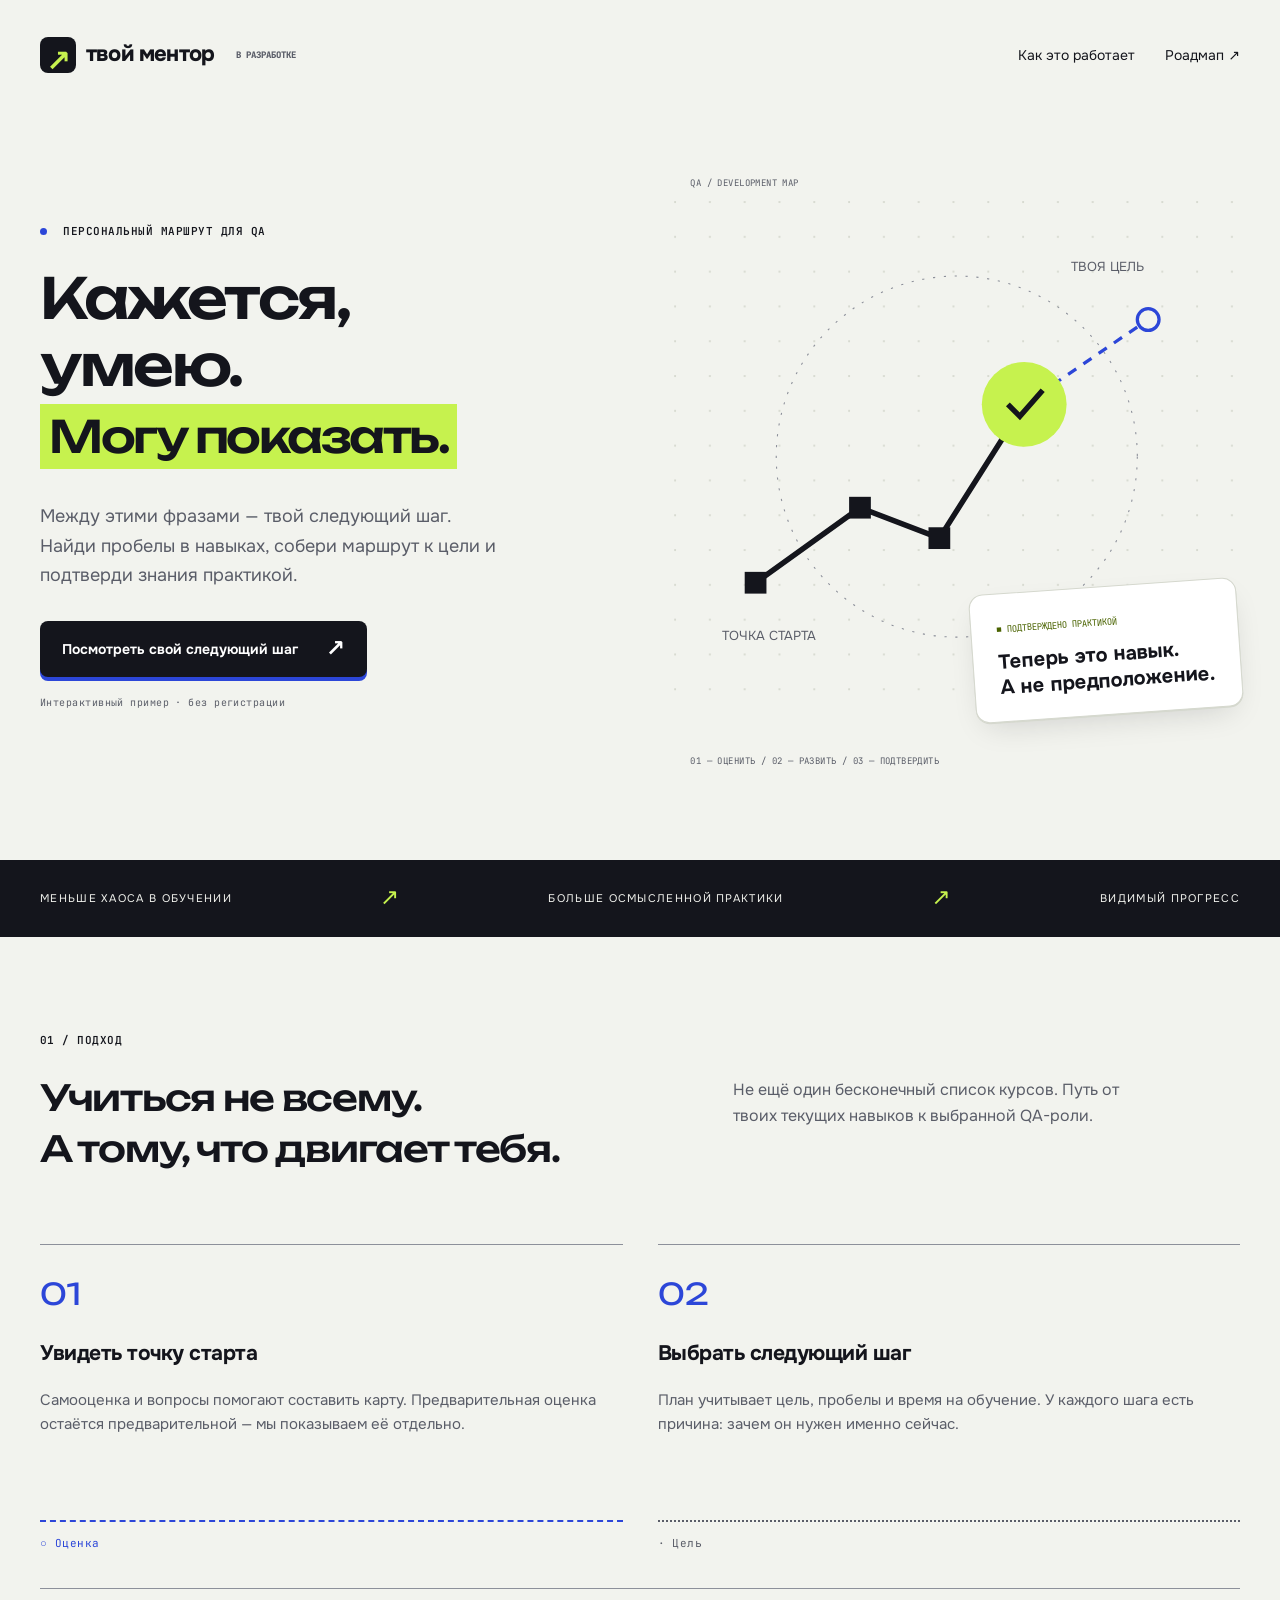
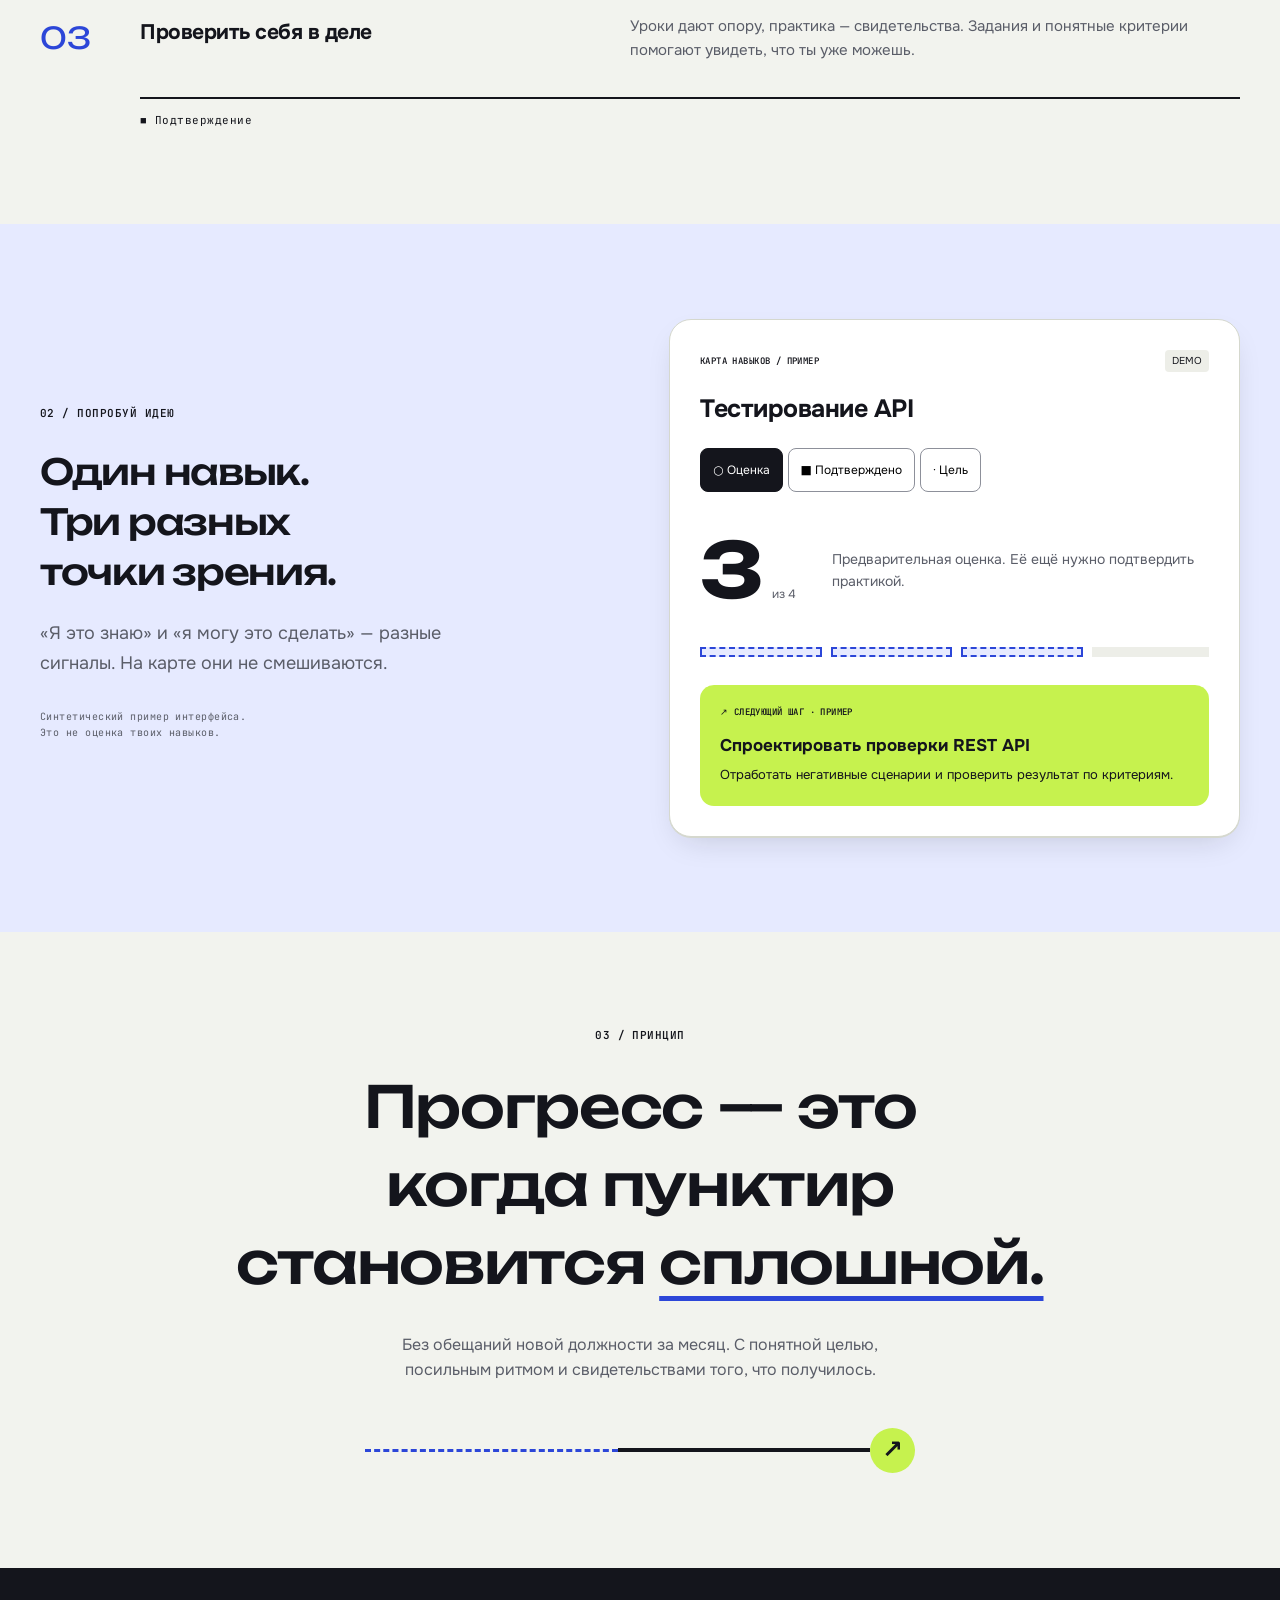
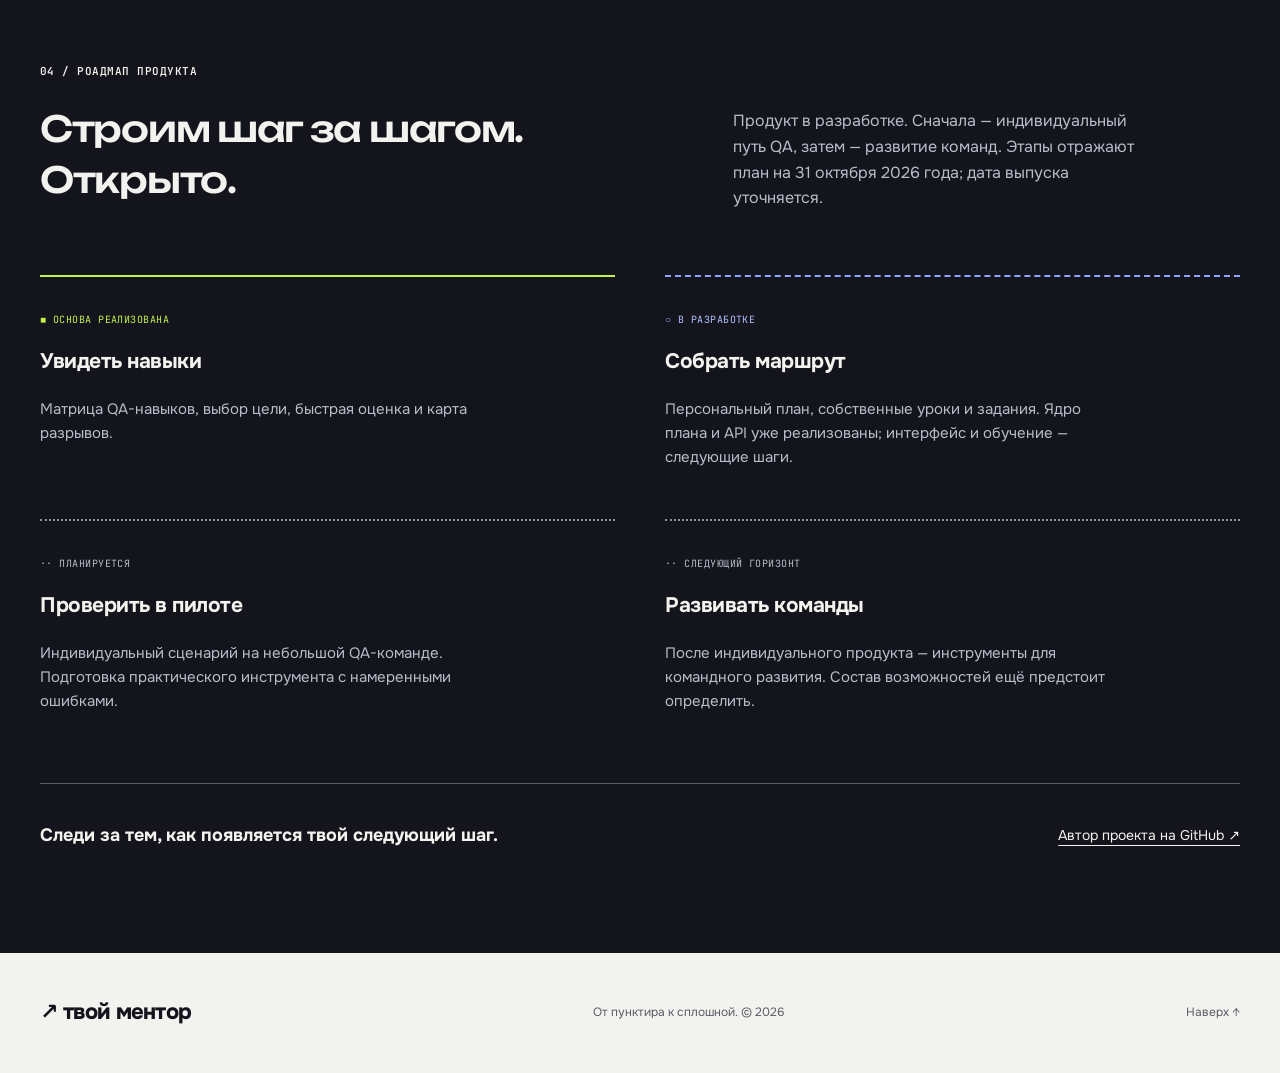
==== index.html @ ec6e6e2c "Publish Tvoi Mentor landing with interactive skill demo and roadmap" ====
<!doctype html>
<html lang="ru" data-theme="light">
  <head>
    <meta charset="utf-8">
    <meta name="viewport" content="width=device-width,initial-scale=1">
    <meta name="description" content="Твой Ментор — персональный путь развития QA: карта навыков, осмысленный план и подтверждение знаний практикой. Продукт в разработке.">
    <meta name="theme-color" content="#f2f3ee">
    <title>Твой Ментор — от «кажется, умею» к «могу показать»</title>
    <link rel="stylesheet" href="theme.css">
    <link rel="stylesheet" href="styles.css">
    <script src="demo.js" defer></script>
  </head>
  <body>
    <a class="skip" href="#main">К содержимому</a>
    <header class="wrap header">
      <a href="#" class="brand" aria-label="Твой Ментор — главная"><span class="brand-mark" aria-hidden="true">↗</span> твой ментор<span class="beta">В РАЗРАБОТКЕ</span></a>
      <nav aria-label="Основная навигация"><a href="#approach">Как это работает</a><a href="#roadmap">Роадмап ↗</a></nav>
    </header>
    <main id="main">
      <section class="wrap hero">
        <div class="hero-copy"><p class="eyebrow"><span class="dot"></span> ПЕРСОНАЛЬНЫЙ МАРШРУТ ДЛЯ QA</p>
          <h1>Кажется,<br>умею.<br><span class="highlight">Могу показать.</span></h1>
          <p class="intro">Между этими фразами — твой следующий шаг. Найди пробелы в навыках, собери маршрут к цели и подтверди знания практикой.</p>
          <a class="button" href="#demo">Посмотреть свой следующий шаг <span aria-hidden="true">↗</span></a>
          <p class="caption">Интерактивный пример · без регистрации</p>
        </div>
        <div class="hero-art" aria-hidden="true">
          <div class="art-coordinate top">QA / DEVELOPMENT MAP</div>
          <svg viewBox="0 0 520 480"><defs><pattern id="grid" width="32" height="32" patternUnits="userSpaceOnUse"><circle cx="1" cy="1" r="1" fill="#d5d8ce"/></pattern></defs><rect width="520" height="480" fill="url(#grid)"/><circle cx="260" cy="235" r="166" fill="none" stroke="#8d909a" stroke-dasharray="2 8"/><path d="M75 351 171 282 244 310 322 187 436 109" fill="none" stroke="#2c46d8" stroke-width="3" stroke-dasharray="9 8"/><path d="M75 351 171 282 244 310 322 187" fill="none" stroke="#14151c" stroke-width="5"/><rect x="65" y="341" width="20" height="20" fill="#14151c"/><rect x="161" y="272" width="20" height="20" fill="#14151c"/><rect x="234" y="300" width="20" height="20" fill="#14151c"/><circle cx="322" cy="187" r="39" fill="#c6f24e"/><path d="m307 187 11 11 21-24" fill="none" stroke="#14151c" stroke-width="5"/><circle cx="436" cy="109" r="10" fill="#f2f3ee" stroke="#2c46d8" stroke-width="3"/><text x="44" y="404" font-size="12" fill="#5a5d68">ТОЧКА СТАРТА</text><text x="365" y="64" font-size="12" fill="#5a5d68">ТВОЯ ЦЕЛЬ</text></svg>
          <div class="art-note"><span>■ ПОДТВЕРЖДЕНО ПРАКТИКОЙ</span><strong>Теперь это навык.<br>А не предположение.</strong></div>
          <div class="art-coordinate bottom">01 — ОЦЕНИТЬ / 02 — РАЗВИТЬ / 03 — ПОДТВЕРДИТЬ</div>
        </div>
      </section>
      <div class="ticker"><div class="wrap">МЕНЬШЕ ХАОСА В ОБУЧЕНИИ <span>↗</span> БОЛЬШЕ ОСМЫСЛЕННОЙ ПРАКТИКИ <span>↗</span> ВИДИМЫЙ ПРОГРЕСС</div></div>
      <section id="approach" class="wrap section">
        <p class="eyebrow">01 / ПОДХОД</p><div class="section-heading"><h2>Учиться не всему.<br>А тому, что двигает тебя.</h2><p>Не ещё один бесконечный список курсов. Путь от твоих текущих навыков к выбранной QA-роли.</p></div>
        <div class="steps"><article><span class="step-number">01</span><h3>Увидеть точку старта</h3><p>Самооценка и вопросы помогают составить карту. Предварительная оценка остаётся предварительной — мы показываем её отдельно.</p><span class="line-sample estimate">○ Оценка</span></article><article><span class="step-number">02</span><h3>Выбрать следующий шаг</h3><p>План учитывает цель, пробелы и время на обучение. У каждого шага есть причина: зачем он нужен именно сейчас.</p><span class="line-sample target">· Цель</span></article><article><span class="step-number">03</span><h3>Проверить себя в деле</h3><p>Уроки дают опору, практика — свидетельства. Задания и понятные критерии помогают увидеть, что ты уже можешь.</p><span class="line-sample confirmed">■ Подтверждение</span></article></div>
      </section>
      <section class="demo-section" id="demo"><div class="wrap section demo-grid"><div><p class="eyebrow">02 / ПОПРОБУЙ ИДЕЮ</p><h2>Один навык.<br>Три разных<br>точки зрения.</h2><p class="intro">«Я это знаю» и «я могу это сделать» — разные сигналы. На карте они не смешиваются.</p><p class="caption">Синтетический пример интерфейса.<br>Это не оценка твоих навыков.</p></div><div class="demo-card"><div class="card-top"><span class="eyebrow">КАРТА НАВЫКОВ / ПРИМЕР</span><span class="sample-badge">DEMO</span></div><h3>Тестирование API</h3><div class="tabs" role="group" aria-label="Выбрать представление"><button type="button" data-view="estimate" aria-pressed="true">○ Оценка</button><button type="button" data-view="confirmed" aria-pressed="false">■ Подтверждено</button><button type="button" data-view="target" aria-pressed="false">· Цель</button></div><div class="level-display" aria-live="polite" aria-atomic="true"><div class="level"><strong id="level">3</strong><span>из 4</span></div><p id="explanation">Предварительная оценка. Её ещё нужно подтвердить практикой.</p></div><div id="level-bars" class="level-bars estimate" aria-hidden="true"><i></i><i></i><i></i><i></i></div><div class="next-step"><span class="eyebrow">↗ СЛЕДУЮЩИЙ ШАГ · ПРИМЕР</span><strong>Спроектировать проверки REST API</strong><p>Отработать негативные сценарии и проверить результат по критериям.</p></div><noscript><p>В примере: оценка 3, подтверждено 2, цель 4.</p></noscript></div></div></section>
      <section class="wrap section manifesto"><p class="eyebrow">03 / ПРИНЦИП</p><h2>Прогресс — это<br>когда пунктир<br>становится <span>сплошной.</span></h2><p>Без обещаний новой должности за месяц. С понятной целью, посильным ритмом и свидетельствами того, что получилось.</p><div class="progress-line" aria-hidden="true"><span></span><b>↗</b></div></section>
      <section class="roadmap-section" id="roadmap"><div class="wrap section"><p class="eyebrow">04 / РОАДМАП ПРОДУКТА</p><div class="section-heading"><h2>Строим шаг за шагом.<br>Открыто.</h2><p>Продукт в разработке. Сначала — индивидуальный путь QA, затем — развитие команд. Этапы отражают план на 31 октября 2026 года; дата выпуска уточняется.</p></div><ol class="roadmap"><li class="done"><span class="roadmap-status">■ ОСНОВА РЕАЛИЗОВАНА</span><h3>Увидеть навыки</h3><p>Матрица QA-навыков, выбор цели, быстрая оценка и карта разрывов.</p></li><li class="current"><span class="roadmap-status">○ В РАЗРАБОТКЕ</span><h3>Собрать маршрут</h3><p>Персональный план, собственные уроки и задания. Ядро плана и API уже реализованы; интерфейс и обучение — следующие шаги.</p></li><li><span class="roadmap-status">·· ПЛАНИРУЕТСЯ</span><h3>Проверить в пилоте</h3><p>Индивидуальный сценарий на небольшой QA-команде. Подготовка практического инструмента с намеренными ошибками.</p></li><li><span class="roadmap-status">·· СЛЕДУЮЩИЙ ГОРИЗОНТ</span><h3>Развивать команды</h3><p>После индивидуального продукта — инструменты для командного развития. Состав возможностей ещё предстоит определить.</p></li></ol><div class="roadmap-footer"><strong>Следи за тем, как появляется твой следующий шаг.</strong><a href="https://github.com/avyakunichkin-code" class="text-link">Автор проекта на GitHub ↗</a></div></div></section>
    </main><footer class="wrap footer"><a href="#" class="brand">↗ твой ментор</a><span>От пунктира к сплошной. © 2026</span><a href="#main">Наверх ↑</a></footer>
  </body>
</html>
---- theme.css ----
/* Твой Ментор — дизайн-система «От пунктира к сплошной» (ADR 0012).
   Значения совпадают с docs/design/DESIGN-PRINCIPLES.md и прототипом docs/design/prototype/styles.css.
   Подключение в приложении — после Tailwind:
     @import 'tailwindcss';
     @import '@tvoi-mentor/ui/theme.css'; */



/* ---------- Шрифты: self-hosted, поднабор кириллица + латиница (ADR 0012) ---------- */
@font-face {
  font-family: "Unbounded";
  src: url("./fonts/unbounded-var.woff2") format("woff2");
  font-weight: 200 900;
  font-display: swap;
}
@font-face {
  font-family: "Onest";
  src: url("./fonts/onest-var.woff2") format("woff2");
  font-weight: 100 900;
  font-display: swap;
}
@font-face {
  font-family: "JetBrains Mono";
  src: url("./fonts/jetbrains-mono-var.woff2") format("woff2");
  font-weight: 100 800;
  font-display: swap;
}

/* ---------- Токены ---------- */
:root {
  color-scheme: light;
  --bg: #f2f3ee;
  --surface: #ffffff;
  --surface-2: #edeee8;
  --border: #d5d8ce;
  --border-strong: #8d909a;
  --text: #14151c;
  --text-2: #5a5d68;
  --primary: #14151c;
  --primary-hover: #2e3039;
  --on-primary: #ffffff;
  --primary-step: #2c46d8;
  --accent: #2c46d8;
  --accent-hover: #1b2fa6;
  --accent-soft: #e6eaff;
  --on-accent: #ffffff;
  --spark: #c6f24e;
  --on-spark: #14151c;
  --spark-text: #4a6300;
  --streak: #ff6a3d;
  --on-streak: #14151c;
  --ok: #157a4a;
  --ok-soft: #dff3e8;
  --warn: #a33a12;
  --warn-soft: #ffe7dc;
  --danger: #b3261e;
  --danger-soft: #fbe6e4;
  --focus: #2c46d8;
  --viz-estimate: #2c46d8;
  --viz-confirmed: #14151c;
  --viz-confirmed-fill: #c6f24e;
  --viz-target: #5a5d68;
  --viz-grid: #e2e4dc;
  --shadow: 0 1px 0 #d5d8ce, 0 12px 32px -12px rgb(20 21 28 / 0.18);
  --shadow-step: 0 3px 0 var(--primary-step);
  --tap: 44px;
}

@media (prefers-color-scheme: dark) {
  :root:not([data-theme="light"]) {
    color-scheme: dark;
    --bg: #0e0f14;
    --surface: #181a22;
    --surface-2: #22252f;
    --border: #2f333f;
    --border-strong: #6b6f7b;
    --text: #eef0ea;
    --text-2: #a3a7b5;
    --primary: #eef0ea;
    --primary-hover: #ffffff;
    --on-primary: #0e0f14;
    --primary-step: #8ea2ff;
    --accent: #8ea2ff;
    --accent-hover: #b3c0ff;
    --accent-soft: #232b4f;
    --on-accent: #0e0f14;
    --spark-text: #c6f24e;
    --ok: #5cc593;
    --ok-soft: #15301f;
    --warn: #ff9a7a;
    --warn-soft: #3a2118;
    --danger: #ff8a80;
    --danger-soft: #3a1b19;
    --focus: #8ea2ff;
    --viz-estimate: #8ea2ff;
    --viz-confirmed: #eef0ea;
    --viz-target: #a3a7b5;
    --viz-grid: #2f333f;
    --shadow: none;
    --shadow-step: none;
  }
}

:root[data-theme="dark"] {
  color-scheme: dark;
  --bg: #0e0f14;
  --surface: #181a22;
  --surface-2: #22252f;
  --border: #2f333f;
  --border-strong: #6b6f7b;
  --text: #eef0ea;
  --text-2: #a3a7b5;
  --primary: #eef0ea;
  --primary-hover: #ffffff;
  --on-primary: #0e0f14;
  --primary-step: #8ea2ff;
  --accent: #8ea2ff;
  --accent-hover: #b3c0ff;
  --accent-soft: #232b4f;
  --on-accent: #0e0f14;
  --spark-text: #c6f24e;
  --ok: #5cc593;
  --ok-soft: #15301f;
  --warn: #ff9a7a;
  --warn-soft: #3a2118;
  --danger: #ff8a80;
  --danger-soft: #3a1b19;
  --focus: #8ea2ff;
  --viz-estimate: #8ea2ff;
  --viz-confirmed: #eef0ea;
  --viz-target: #a3a7b5;
  --viz-grid: #2f333f;
  --shadow: none;
  --shadow-step: none;
}
---- styles.css ----
*{box-sizing:border-box}html{scroll-behavior:smooth;scroll-padding-top:24px}body{margin:0;font-family:Onest,system-ui,sans-serif;background:var(--bg);color:var(--text);line-height:1.6}a{color:inherit;text-decoration:none}button{font:inherit}a:focus-visible,button:focus-visible{outline:3px solid var(--focus);outline-offset:5px}a:hover{text-decoration:underline}.wrap{width:min(1240px,calc(100% - 80px));margin:auto}.header{min-height:110px;display:flex;align-items:center;justify-content:space-between;gap:24px}.brand{display:flex;align-items:center;gap:10px;font-weight:750;font-size:22px;letter-spacing:-.8px}.brand-mark{background:var(--text);color:var(--spark);width:36px;height:36px;display:grid;place-items:center;border-radius:8px;font-size:30px}.beta,.eyebrow,.caption,.art-coordinate,.line-sample,.roadmap-status{font-family:"JetBrains Mono",monospace;font-size:11px;letter-spacing:.045em}.beta{font-size:9px;letter-spacing:0;color:var(--text-2);margin-left:12px}.header nav{display:flex;gap:30px;font-size:14px}.header nav a,.footer a{padding:12px 0;min-height:44px}.hero{display:grid;grid-template-columns:1.06fr 1fr;gap:35px;padding-top:66px;padding-bottom:92px;align-items:center}.eyebrow{font-weight:500;margin:0 0 24px}.dot{display:inline-block;width:7px;height:7px;border-radius:50%;background:var(--accent);margin-right:9px}h1{font-family:Unbounded,system-ui,sans-serif;font-size:clamp(36px,4.4vw,64px);font-weight:550;line-height:1.19;letter-spacing:-2.5px;margin:0 0 30px}.highlight{background:var(--spark);box-decoration-break:clone;-webkit-box-decoration-break:clone;line-height:1.6;font-size:.79em;padding:5px 9px}.intro{font-size:18px;max-width:465px;color:var(--text-2);margin:22px 0 30px;line-height:1.65}.button{display:inline-flex;gap:28px;align-items:center;justify-content:space-between;min-height:56px;padding:16px 22px;background:var(--primary);color:var(--on-primary);border-radius:8px;box-shadow:0 4px 0 var(--primary-step);font-size:14px;font-weight:650}.button:hover{background:var(--primary-hover);text-decoration:none}.button span{font-size:23px;line-height:1}.caption{color:var(--text-2);font-size:10px;margin-top:18px}.hero-art{position:relative;padding:25px 0 45px;min-width:0}.hero-art svg{width:100%;display:block}.art-coordinate{color:var(--text-2);font-size:9px;position:absolute;left:16px}.top{top:0}.bottom{bottom:0}.art-note{position:absolute;right:0;bottom:53px;background:var(--surface);border:1px solid var(--border);border-radius:14px;padding:20px 25px;box-shadow:var(--shadow);transform:rotate(-4deg)}.art-note span{font-family:"JetBrains Mono",monospace;font-size:9px;color:var(--spark-text)}.art-note strong{display:block;font-size:20px;line-height:1.3;margin-top:9px}.ticker{background:var(--text);color:var(--bg);font-size:11px;letter-spacing:1.3px;padding:20px 0}.ticker .wrap{display:flex;justify-content:space-between;gap:12px;align-items:center}.ticker span{font-size:23px;color:var(--spark)}.section{padding-top:95px;padding-bottom:95px}.section-heading{display:grid;grid-template-columns:1.2fr 1fr;gap:85px;align-items:start;margin-bottom:50px}h2{font-family:Unbounded,system-ui,sans-serif;font-weight:500;font-size:clamp(25px,2.8vw,38px);line-height:1.4;letter-spacing:-1.3px;margin:0 0 20px}h3{font-size:21px;line-height:1.35;letter-spacing:-.5px}.section-heading p{color:var(--text-2);max-width:410px;margin:4px 0}.steps{display:grid;grid-template-columns:repeat(3,1fr);gap:35px}.steps article{border-top:1px solid var(--border-strong);padding-top:25px}.step-number{font-family:Unbounded,system-ui,sans-serif;font-size:30px;color:var(--accent)}.steps p{color:var(--text-2);font-size:15px;min-height:104px}.line-sample{display:block;margin-top:28px;padding-top:13px}.estimate{border-top:2px dashed var(--accent);color:var(--accent)}.target{border-top:2px dotted var(--text-2);color:var(--text-2)}.confirmed{border-top:2px solid var(--text)}.demo-section{background:var(--accent-soft)}.demo-grid{display:grid;grid-template-columns:1fr 1.1fr;gap:110px;align-items:center}.demo-card{padding:30px;background:var(--surface);border-radius:22px;border:1px solid var(--border);box-shadow:var(--shadow)}.card-top{display:flex;justify-content:space-between;align-items:baseline;gap:10px}.card-top .eyebrow{font-size:9px}.sample-badge{font-size:10px;background:var(--surface-2);padding:3px 7px;border-radius:4px}.demo-card h3{font-size:25px;margin:0 0 22px}.tabs{display:flex;gap:5px;flex-wrap:wrap}.tabs button{border:1px solid var(--border-strong);border-radius:8px;background:transparent;padding:10px 12px;font-size:12px;min-height:44px;cursor:pointer}.tabs button[aria-pressed=true]{background:var(--text);color:var(--surface);border-color:var(--text)}.level-display{display:grid;grid-template-columns:110px 1fr;align-items:center;gap:22px;min-height:155px}.level strong{font-family:Unbounded,system-ui,sans-serif;font-size:76px;line-height:1}.level span{margin-left:8px;font-size:12px;color:var(--text-2)}.level-display p{font-size:14px;color:var(--text-2)}.level-bars{display:flex;gap:9px;border:0}.level-bars i{height:10px;flex:1;background:var(--surface-2)}.level-bars.estimate i:nth-child(-n+3){border:2px dashed var(--accent);background:var(--accent-soft)}.level-bars.confirmed i:nth-child(-n+2){background:var(--text)}.level-bars.target i{border:2px dotted var(--text-2)}.next-step{background:var(--spark);border-radius:14px;padding:20px;margin-top:28px;color:var(--on-spark)}.next-step .eyebrow{display:block;font-size:9px;margin-bottom:12px}.next-step strong{font-size:17px}.next-step p{font-size:13px;margin:6px 0 0}.manifesto{max-width:900px;text-align:center}.manifesto h2{font-size:clamp(30px,4.5vw,58px);line-height:1.35}.manifesto h2 span{text-decoration:underline;text-decoration-color:var(--accent);text-underline-offset:12px}.manifesto>p:not(.eyebrow){max-width:530px;margin:30px auto;color:var(--text-2)}.progress-line{display:flex;align-items:center;margin:45px auto 0;max-width:550px;gap:0}.progress-line:before{content:"";flex:1;border-top:3px dashed var(--accent)}.progress-line span{flex:1;border-top:4px solid var(--text)}.progress-line b{width:45px;height:45px;display:grid;place-items:center;background:var(--spark);font-size:25px;border-radius:50%}.roadmap-section{background:var(--text);color:var(--bg)}.roadmap-section .section-heading p{color:#b9bdca}.roadmap{list-style:none;padding:0;display:grid;grid-template-columns:repeat(2,1fr);gap:0 50px}.roadmap li{position:relative;padding:28px 0 35px;border-top:2px dotted #8d909a}.roadmap li.done{border-top:2px solid var(--spark)}.roadmap li.current{border-top:2px dashed #8ea2ff}.roadmap-status{font-size:10px;color:#b9bdca}.done .roadmap-status{color:var(--spark)}.current .roadmap-status{color:#b3c0ff}.roadmap p{font-size:15px;color:#b9bdca;max-width:460px}.roadmap h3{margin-top:17px}.roadmap-footer{border-top:1px solid #5a5d68;padding-top:30px;margin-top:20px;display:flex;justify-content:space-between;gap:30px;align-items:center}.roadmap-footer strong{font-size:18px;max-width:480px}.text-link{font-size:14px;text-decoration:underline;text-underline-offset:5px;min-height:44px;display:flex;align-items:center}.footer{display:flex;justify-content:space-between;gap:20px;align-items:center;min-height:120px}.footer span,.footer>a:last-child{font-size:12px;color:var(--text-2)}.skip{position:absolute;top:-100px;left:20px;z-index:5;padding:12px;background:var(--surface)}.skip:focus{top:12px}
@media(min-width:1100px){.steps{grid-template-columns:1fr 1fr}.steps article:last-child{grid-column:1/-1;display:grid;grid-template-columns:80px 1fr 1.3fr;gap:20px;align-items:start}.steps article:last-child p{margin-top:0;min-height:0}.steps article:last-child h3{margin-top:4px}.steps article:last-child .line-sample{grid-column:2/-1;margin-top:0}}
@media(max-width:850px){.wrap{width:calc(100% - 40px)}.header{min-height:85px;flex-wrap:wrap;gap:8px;padding-top:20px;padding-bottom:20px}.brand{font-size:19px}.beta{font-size:8px;margin-left:3px}.header nav{gap:20px;font-size:12px}.hero{grid-template-columns:1fr;padding-top:40px;gap:30px;padding-bottom:60px}h1{font-size:clamp(35px,7.5vw,60px)}.hero-art{max-width:520px;width:100%;margin:auto}.section{padding-top:65px;padding-bottom:65px}.section-heading{grid-template-columns:1fr;gap:12px;margin-bottom:30px}.steps{grid-template-columns:1fr;gap:30px}.steps p{min-height:0}.demo-grid{grid-template-columns:1fr;gap:30px}.demo-card{padding:23px}.ticker{font-size:9px}.ticker .wrap{flex-wrap:wrap;justify-content:center}.roadmap{gap:0 25px}.roadmap-footer{align-items:start;flex-direction:column;gap:12px}.footer{flex-wrap:wrap;padding-top:25px;padding-bottom:25px;gap:10px}.footer .brand{width:100%}}
@media(max-width:480px){.roadmap{grid-template-columns:1fr}.level-display{grid-template-columns:90px 1fr;gap:14px}.level strong{font-size:64px}.tabs button{padding:10px 8px;font-size:11px}.hero-art .art-note{padding:15px;bottom:45px}.art-note strong{font-size:16px}.art-note span{font-size:8px}.button{font-size:12px;gap:12px;padding:15px}.eyebrow{font-size:9px}h1{letter-spacing:-1.6px}.manifesto h2{letter-spacing:-1px}.ticker .wrap{gap:7px}.ticker span:last-of-type{display:none}}
@media(prefers-reduced-motion:reduce){html{scroll-behavior:auto}}
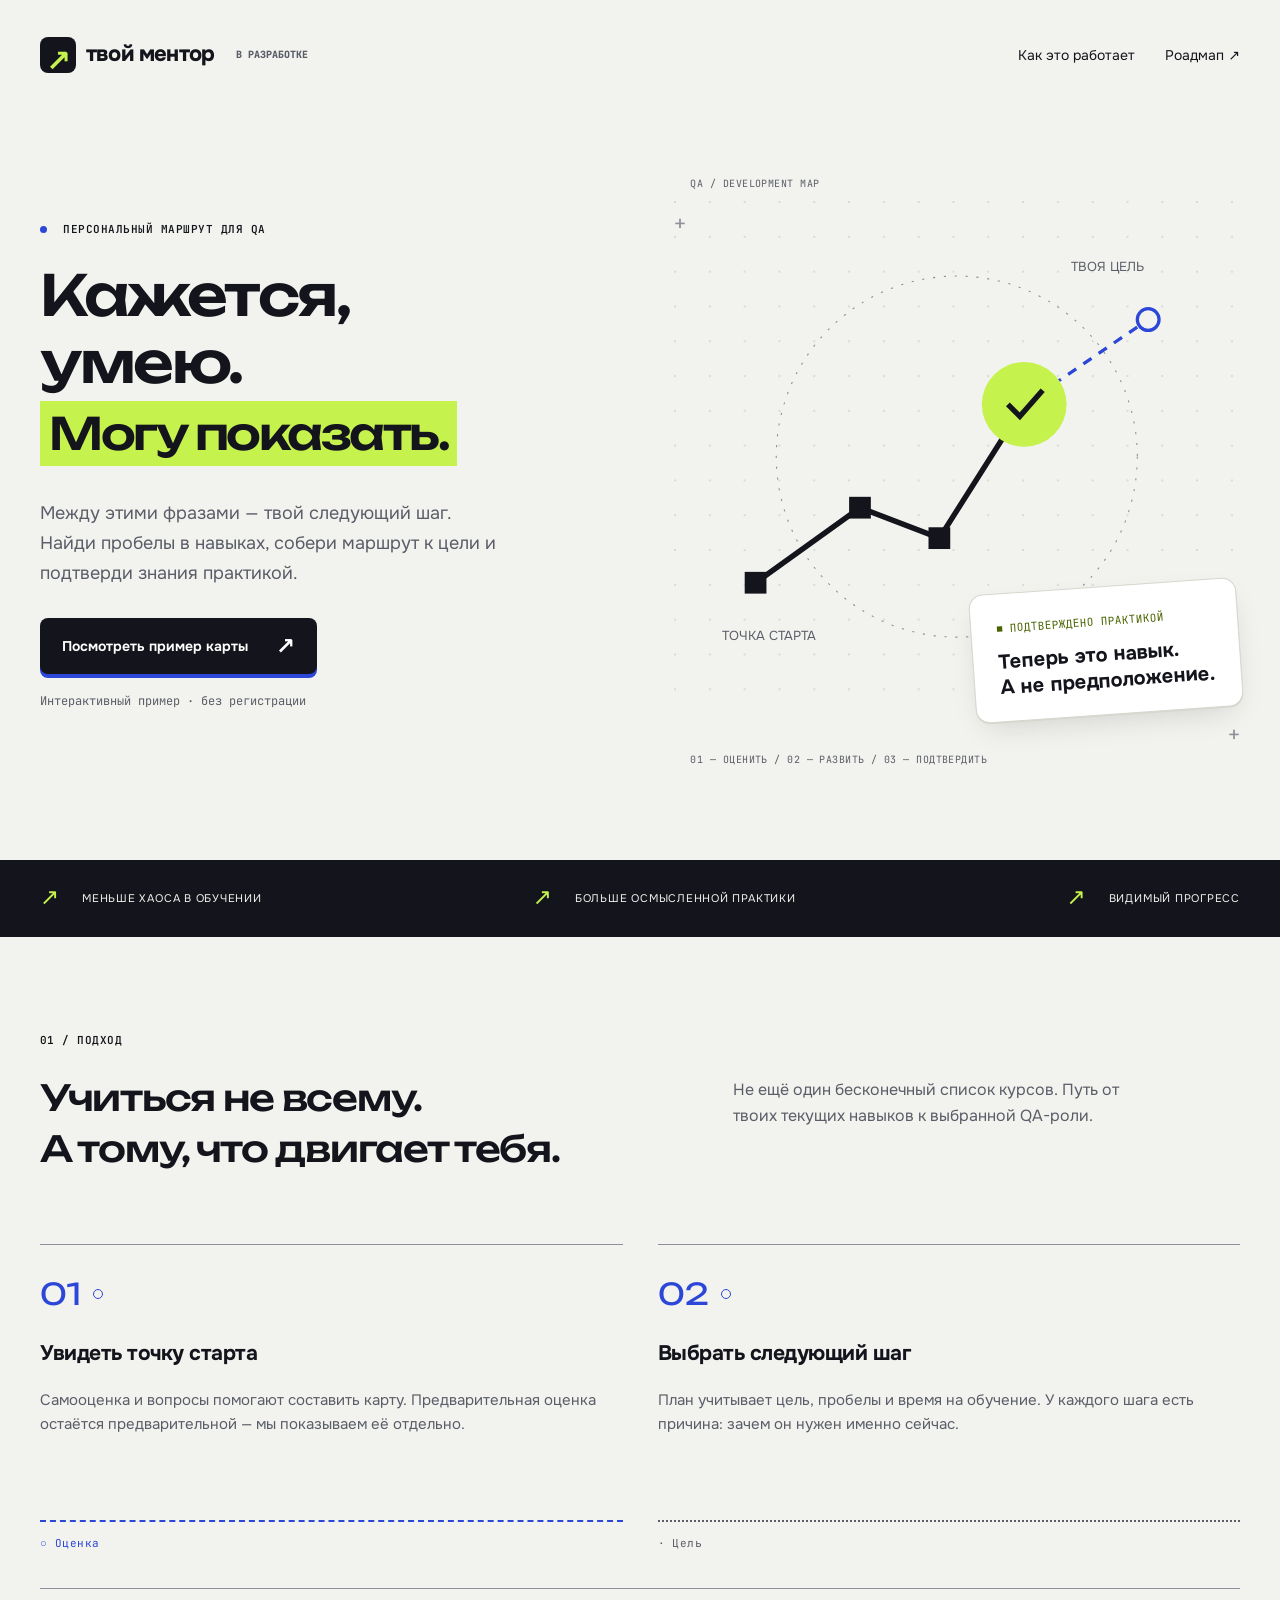
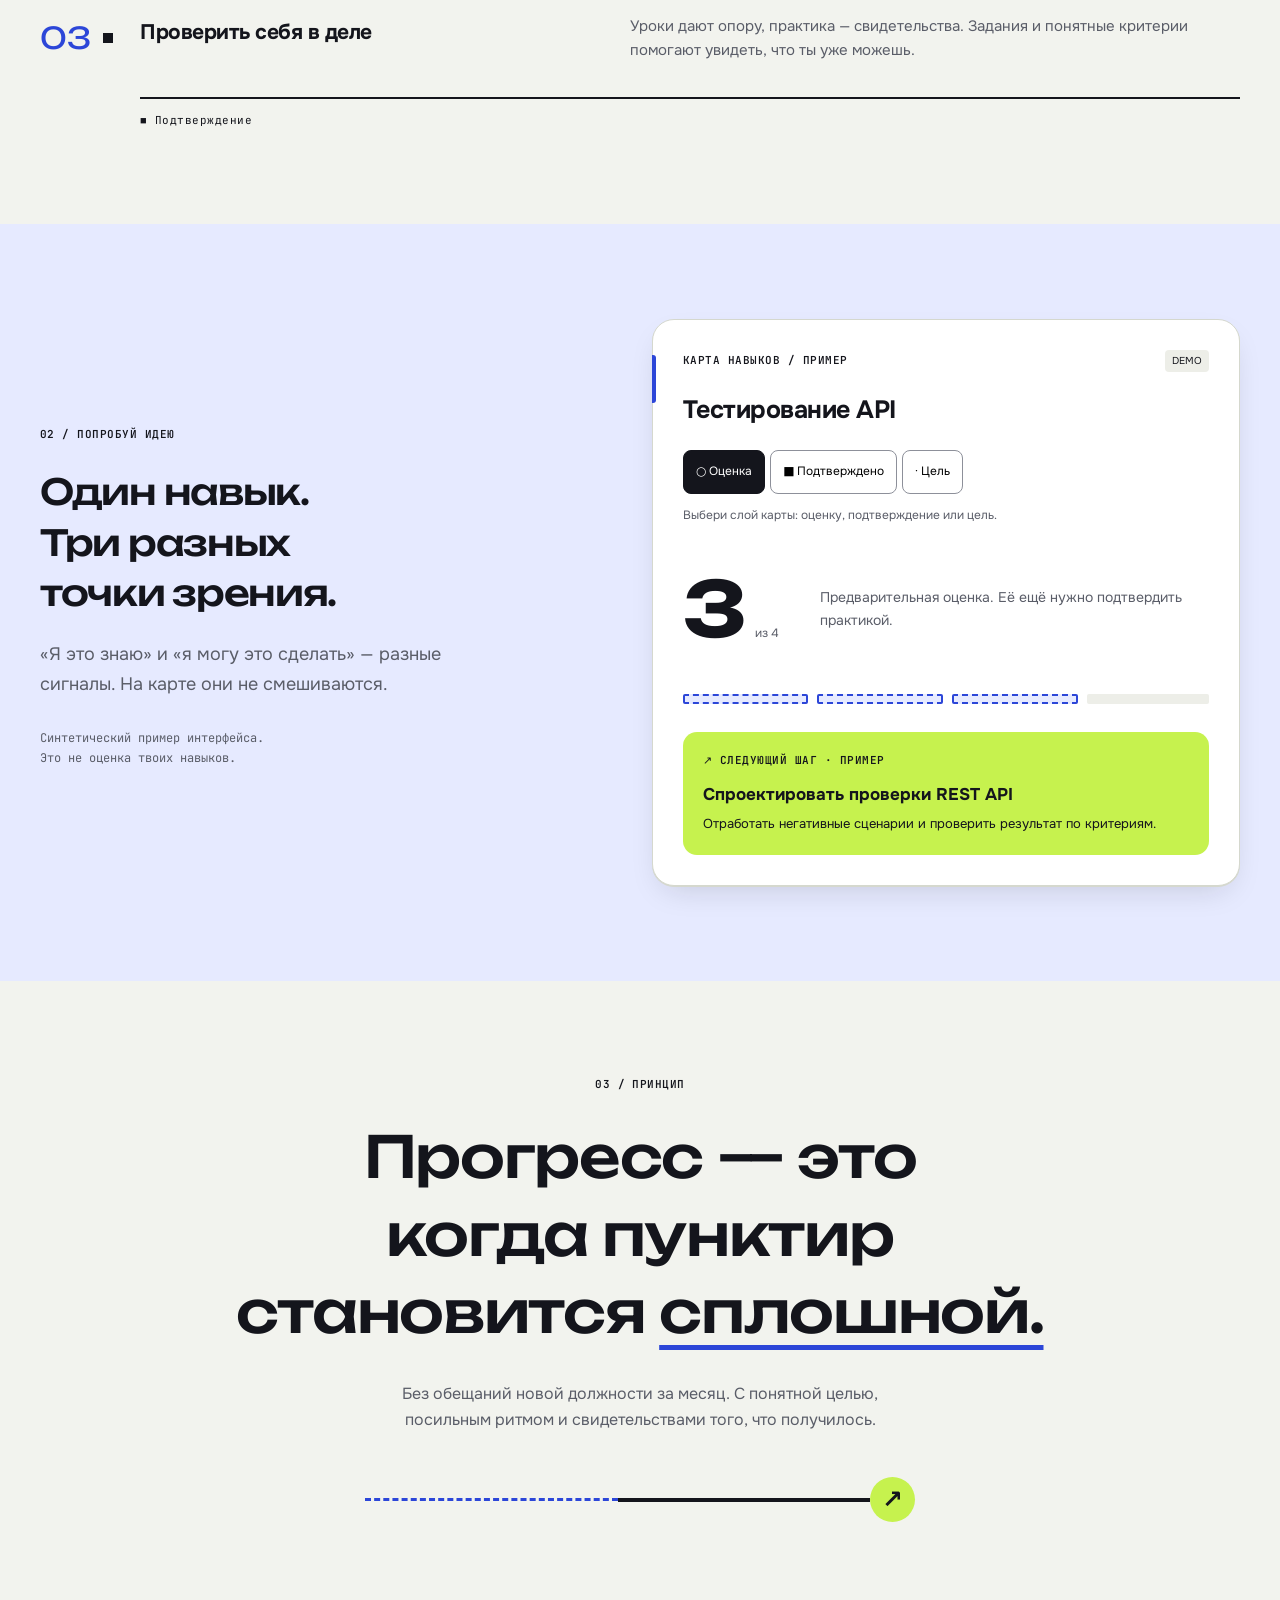
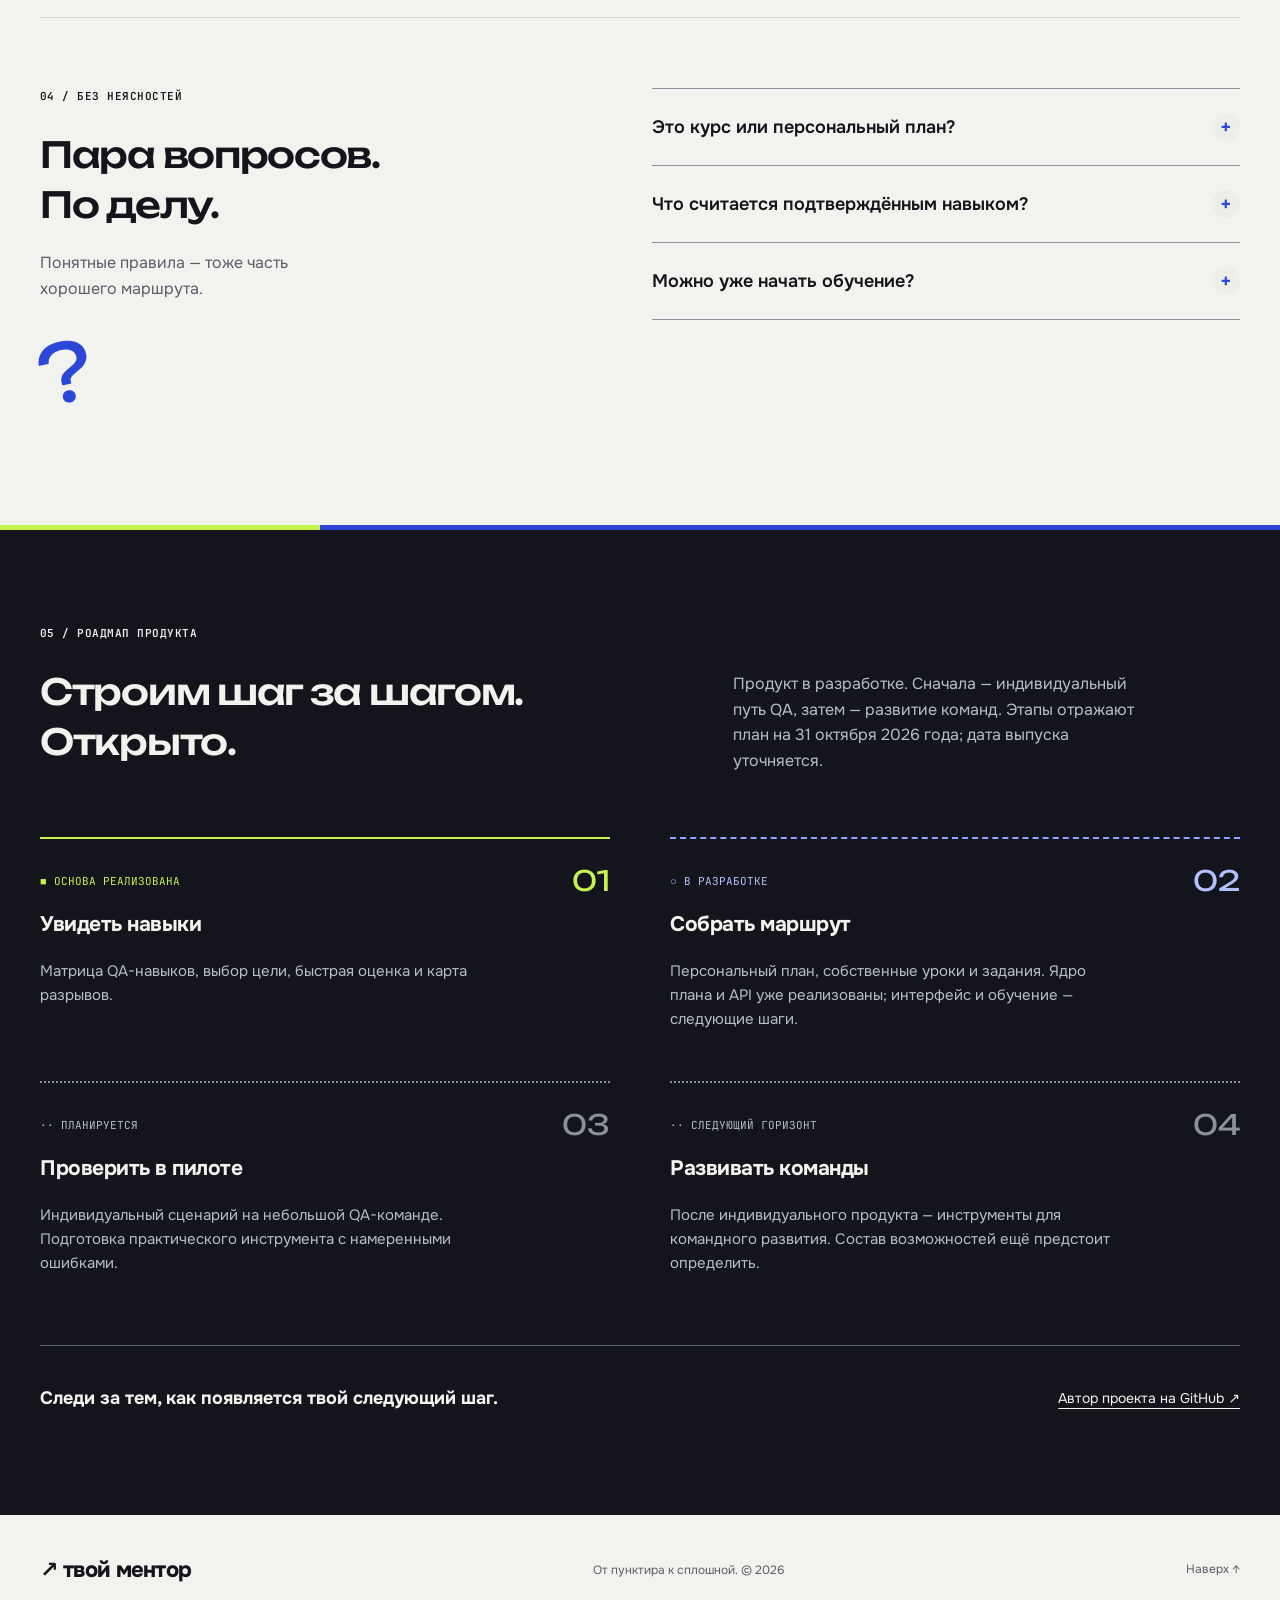
==== commit 54952089: "Refine landing accessibility, mobile layout and brand details" ====
--- a/index.html
+++ b/index.html
@@ -6,6 +6,10 @@
     <meta name="description" content="Твой Ментор — персональный путь развития QA: карта навыков, осмысленный план и подтверждение знаний практикой. Продукт в разработке.">
     <meta name="theme-color" content="#f2f3ee">
     <title>Твой Ментор — от «кажется, умею» к «могу показать»</title>
+    <link rel="icon" href="favicon.svg" type="image/svg+xml">
+    <link rel="canonical" href="https://avyakunichkin-code.github.io/tvoi-mentor-landing/">
+    <link rel="preload" href="fonts/onest-var.woff2" as="font" type="font/woff2" crossorigin>
+    <link rel="preload" href="fonts/unbounded-var.woff2" as="font" type="font/woff2" crossorigin>
     <link rel="stylesheet" href="theme.css">
     <link rel="stylesheet" href="styles.css">
     <script src="demo.js" defer></script>
@@ -21,7 +25,7 @@
         <div class="hero-copy"><p class="eyebrow"><span class="dot"></span> ПЕРСОНАЛЬНЫЙ МАРШРУТ ДЛЯ QA</p>
           <h1>Кажется,<br>умею.<br><span class="highlight">Могу показать.</span></h1>
           <p class="intro">Между этими фразами — твой следующий шаг. Найди пробелы в навыках, собери маршрут к цели и подтверди знания практикой.</p>
-          <a class="button" href="#demo">Посмотреть свой следующий шаг <span aria-hidden="true">↗</span></a>
+          <a class="button" href="#demo">Посмотреть пример карты <span aria-hidden="true">↗</span></a>
           <p class="caption">Интерактивный пример · без регистрации</p>
         </div>
         <div class="hero-art" aria-hidden="true">
@@ -31,14 +35,22 @@
           <div class="art-coordinate bottom">01 — ОЦЕНИТЬ / 02 — РАЗВИТЬ / 03 — ПОДТВЕРДИТЬ</div>
         </div>
       </section>
-      <div class="ticker"><div class="wrap">МЕНЬШЕ ХАОСА В ОБУЧЕНИИ <span>↗</span> БОЛЬШЕ ОСМЫСЛЕННОЙ ПРАКТИКИ <span>↗</span> ВИДИМЫЙ ПРОГРЕСС</div></div>
+      <div class="ticker"><ul class="wrap"><li>Меньше хаоса в обучении</li><li>Больше осмысленной практики</li><li>Видимый прогресс</li></ul></div>
       <section id="approach" class="wrap section">
         <p class="eyebrow">01 / ПОДХОД</p><div class="section-heading"><h2>Учиться не всему.<br>А тому, что двигает тебя.</h2><p>Не ещё один бесконечный список курсов. Путь от твоих текущих навыков к выбранной QA-роли.</p></div>
         <div class="steps"><article><span class="step-number">01</span><h3>Увидеть точку старта</h3><p>Самооценка и вопросы помогают составить карту. Предварительная оценка остаётся предварительной — мы показываем её отдельно.</p><span class="line-sample estimate">○ Оценка</span></article><article><span class="step-number">02</span><h3>Выбрать следующий шаг</h3><p>План учитывает цель, пробелы и время на обучение. У каждого шага есть причина: зачем он нужен именно сейчас.</p><span class="line-sample target">· Цель</span></article><article><span class="step-number">03</span><h3>Проверить себя в деле</h3><p>Уроки дают опору, практика — свидетельства. Задания и понятные критерии помогают увидеть, что ты уже можешь.</p><span class="line-sample confirmed">■ Подтверждение</span></article></div>
       </section>
-      <section class="demo-section" id="demo"><div class="wrap section demo-grid"><div><p class="eyebrow">02 / ПОПРОБУЙ ИДЕЮ</p><h2>Один навык.<br>Три разных<br>точки зрения.</h2><p class="intro">«Я это знаю» и «я могу это сделать» — разные сигналы. На карте они не смешиваются.</p><p class="caption">Синтетический пример интерфейса.<br>Это не оценка твоих навыков.</p></div><div class="demo-card"><div class="card-top"><span class="eyebrow">КАРТА НАВЫКОВ / ПРИМЕР</span><span class="sample-badge">DEMO</span></div><h3>Тестирование API</h3><div class="tabs" role="group" aria-label="Выбрать представление"><button type="button" data-view="estimate" aria-pressed="true">○ Оценка</button><button type="button" data-view="confirmed" aria-pressed="false">■ Подтверждено</button><button type="button" data-view="target" aria-pressed="false">· Цель</button></div><div class="level-display" aria-live="polite" aria-atomic="true"><div class="level"><strong id="level">3</strong><span>из 4</span></div><p id="explanation">Предварительная оценка. Её ещё нужно подтвердить практикой.</p></div><div id="level-bars" class="level-bars estimate" aria-hidden="true"><i></i><i></i><i></i><i></i></div><div class="next-step"><span class="eyebrow">↗ СЛЕДУЮЩИЙ ШАГ · ПРИМЕР</span><strong>Спроектировать проверки REST API</strong><p>Отработать негативные сценарии и проверить результат по критериям.</p></div><noscript><p>В примере: оценка 3, подтверждено 2, цель 4.</p></noscript></div></div></section>
+      <section class="demo-section" id="demo"><div class="wrap section demo-grid"><div><p class="eyebrow">02 / ПОПРОБУЙ ИДЕЮ</p><h2>Один навык.<br>Три разных<br>точки зрения.</h2><p class="intro">«Я это знаю» и «я могу это сделать» — разные сигналы. На карте они не смешиваются.</p><p class="caption">Синтетический пример интерфейса.<br>Это не оценка твоих навыков.</p></div><div class="demo-card"><div class="card-top"><span class="eyebrow">КАРТА НАВЫКОВ / ПРИМЕР</span><span class="sample-badge">DEMO</span></div><h3>Тестирование API</h3><div class="tabs" hidden role="group" aria-label="Выбрать представление" aria-describedby="demo-hint"><button type="button" data-view="estimate" aria-pressed="true">○ Оценка</button><button type="button" data-view="confirmed" aria-pressed="false">■ Подтверждено</button><button type="button" data-view="target" aria-pressed="false">· Цель</button></div><p id="demo-hint" class="demo-hint" hidden>Выбери слой карты: оценку, подтверждение или цель.</p><div class="level-display" aria-live="polite" aria-atomic="true"><div class="level"><strong id="level">3</strong><span>из 4</span></div><p id="explanation">Предварительная оценка. Её ещё нужно подтвердить практикой.</p></div><div id="level-bars" class="level-bars estimate" aria-hidden="true"><i></i><i></i><i></i><i></i></div><div class="next-step"><span class="eyebrow">↗ СЛЕДУЮЩИЙ ШАГ · ПРИМЕР</span><strong>Спроектировать проверки REST API</strong><p>Отработать негативные сценарии и проверить результат по критериям.</p></div><noscript><p>В примере: оценка 3, подтверждено 2, цель 4.</p></noscript></div></div></section>
       <section class="wrap section manifesto"><p class="eyebrow">03 / ПРИНЦИП</p><h2>Прогресс — это<br>когда пунктир<br>становится <span>сплошной.</span></h2><p>Без обещаний новой должности за месяц. С понятной целью, посильным ритмом и свидетельствами того, что получилось.</p><div class="progress-line" aria-hidden="true"><span></span><b>↗</b></div></section>
-      <section class="roadmap-section" id="roadmap"><div class="wrap section"><p class="eyebrow">04 / РОАДМАП ПРОДУКТА</p><div class="section-heading"><h2>Строим шаг за шагом.<br>Открыто.</h2><p>Продукт в разработке. Сначала — индивидуальный путь QA, затем — развитие команд. Этапы отражают план на 31 октября 2026 года; дата выпуска уточняется.</p></div><ol class="roadmap"><li class="done"><span class="roadmap-status">■ ОСНОВА РЕАЛИЗОВАНА</span><h3>Увидеть навыки</h3><p>Матрица QA-навыков, выбор цели, быстрая оценка и карта разрывов.</p></li><li class="current"><span class="roadmap-status">○ В РАЗРАБОТКЕ</span><h3>Собрать маршрут</h3><p>Персональный план, собственные уроки и задания. Ядро плана и API уже реализованы; интерфейс и обучение — следующие шаги.</p></li><li><span class="roadmap-status">·· ПЛАНИРУЕТСЯ</span><h3>Проверить в пилоте</h3><p>Индивидуальный сценарий на небольшой QA-команде. Подготовка практического инструмента с намеренными ошибками.</p></li><li><span class="roadmap-status">·· СЛЕДУЮЩИЙ ГОРИЗОНТ</span><h3>Развивать команды</h3><p>После индивидуального продукта — инструменты для командного развития. Состав возможностей ещё предстоит определить.</p></li></ol><div class="roadmap-footer"><strong>Следи за тем, как появляется твой следующий шаг.</strong><a href="https://github.com/avyakunichkin-code" class="text-link">Автор проекта на GitHub ↗</a></div></div></section>
+      <section class="wrap section faq-section" id="questions" aria-labelledby="faq-heading">
+        <div><p class="eyebrow">04 / БЕЗ НЕЯСНОСТЕЙ</p><h2 id="faq-heading">Пара вопросов.<br>По делу.</h2><p class="faq-aside">Понятные правила — тоже часть хорошего маршрута.</p><span class="faq-symbol" aria-hidden="true">?</span></div>
+        <div class="faq-list">
+          <details><summary>Это курс или персональный план?</summary><p>Идея продукта — связать оценку QA-навыков, цель и персональный маршрут. Собственные уроки и практика станут частью этого пути. Продукт пока в разработке.</p></details>
+          <details><summary>Что считается подтверждённым навыком?</summary><p>Самооценка не повышает подтверждённый уровень. В продукте уровни 1–2 подтверждаются вопросами, а 3–4 требуют практики. Доступность подтверждения зависит от подготовленных заданий.</p></details>
+          <details><summary>Можно уже начать обучение?</summary><p>Пока на этой странице можно попробовать только демонстрацию карты. Пилот ещё готовится; дата публичного запуска уточняется. Этапы разработки — в роадмапе ниже.</p><a class="text-link" href="#roadmap">Посмотреть роадмап ↗</a></details>
+        </div>
+      </section>
+      <section class="roadmap-section" id="roadmap"><div class="wrap section"><p class="eyebrow">05 / РОАДМАП ПРОДУКТА</p><div class="section-heading"><h2>Строим шаг за шагом.<br>Открыто.</h2><p>Продукт в разработке. Сначала — индивидуальный путь QA, затем — развитие команд. Этапы отражают план на 31 октября 2026 года; дата выпуска уточняется.</p></div><ol class="roadmap"><li class="done"><span class="roadmap-status">■ ОСНОВА РЕАЛИЗОВАНА</span><h3>Увидеть навыки</h3><p>Матрица QA-навыков, выбор цели, быстрая оценка и карта разрывов.</p></li><li class="current"><span class="roadmap-status">○ В РАЗРАБОТКЕ</span><h3>Собрать маршрут</h3><p>Персональный план, собственные уроки и задания. Ядро плана и API уже реализованы; интерфейс и обучение — следующие шаги.</p></li><li><span class="roadmap-status">·· ПЛАНИРУЕТСЯ</span><h3>Проверить в пилоте</h3><p>Индивидуальный сценарий на небольшой QA-команде. Подготовка практического инструмента с намеренными ошибками.</p></li><li><span class="roadmap-status">·· СЛЕДУЮЩИЙ ГОРИЗОНТ</span><h3>Развивать команды</h3><p>После индивидуального продукта — инструменты для командного развития. Состав возможностей ещё предстоит определить.</p></li></ol><div class="roadmap-footer"><strong>Следи за тем, как появляется твой следующий шаг.</strong><a href="https://github.com/avyakunichkin-code" class="text-link">Автор проекта на GitHub ↗</a></div></div></section>
     </main><footer class="wrap footer"><a href="#" class="brand">↗ твой ментор</a><span>От пунктира к сплошной. © 2026</span><a href="#main">Наверх ↑</a></footer>
   </body>
 </html>
--- a/styles.css
+++ b/styles.css
@@ -3,3 +3,62 @@
 @media(max-width:850px){.wrap{width:calc(100% - 40px)}.header{min-height:85px;flex-wrap:wrap;gap:8px;padding-top:20px;padding-bottom:20px}.brand{font-size:19px}.beta{font-size:8px;margin-left:3px}.header nav{gap:20px;font-size:12px}.hero{grid-template-columns:1fr;padding-top:40px;gap:30px;padding-bottom:60px}h1{font-size:clamp(35px,7.5vw,60px)}.hero-art{max-width:520px;width:100%;margin:auto}.section{padding-top:65px;padding-bottom:65px}.section-heading{grid-template-columns:1fr;gap:12px;margin-bottom:30px}.steps{grid-template-columns:1fr;gap:30px}.steps p{min-height:0}.demo-grid{grid-template-columns:1fr;gap:30px}.demo-card{padding:23px}.ticker{font-size:9px}.ticker .wrap{flex-wrap:wrap;justify-content:center}.roadmap{gap:0 25px}.roadmap-footer{align-items:start;flex-direction:column;gap:12px}.footer{flex-wrap:wrap;padding-top:25px;padding-bottom:25px;gap:10px}.footer .brand{width:100%}}
 @media(max-width:480px){.roadmap{grid-template-columns:1fr}.level-display{grid-template-columns:90px 1fr;gap:14px}.level strong{font-size:64px}.tabs button{padding:10px 8px;font-size:11px}.hero-art .art-note{padding:15px;bottom:45px}.art-note strong{font-size:16px}.art-note span{font-size:8px}.button{font-size:12px;gap:12px;padding:15px}.eyebrow{font-size:9px}h1{letter-spacing:-1.6px}.manifesto h2{letter-spacing:-1px}.ticker .wrap{gap:7px}.ticker span:last-of-type{display:none}}
 @media(prefers-reduced-motion:reduce){html{scroll-behavior:auto}}
+
+/* Editorial details follow the project's Ink / Cobalt / Lime tokens. */
+[hidden]{display:none!important}
+::selection{background:var(--spark);color:var(--on-spark)}
+.hero-copy,.section-heading>*,.demo-grid>*{min-width:0}
+.hero-art:before,.hero-art:after{content:"+";position:absolute;color:var(--border-strong);font:20px "JetBrains Mono",monospace;line-height:1}
+.hero-art:before{left:0;top:37px}.hero-art:after{right:0;bottom:24px}
+.hero-art svg{aspect-ratio:520/480}
+.art-note{max-width:85%}
+.caption{font-size:12px;letter-spacing:0}
+.beta{font-size:10px}
+.art-coordinate{font-size:10px}
+.art-note span,.card-top .eyebrow,.next-step .eyebrow{font-size:11px}
+.ticker ul{list-style:none;margin:0 auto;padding:0;display:flex;justify-content:space-between;gap:24px}
+.ticker li{display:flex;align-items:center;gap:22px;font-size:11px;text-transform:uppercase;letter-spacing:.07em}
+.ticker li:before{content:"↗";font-size:23px;color:var(--spark)}
+.steps article{position:relative}
+.step-number{display:inline-flex;gap:12px;align-items:center}
+.step-number:after{content:"";display:block;width:8px;height:8px;border:1.5px solid var(--accent);border-radius:50%}
+.steps article:last-child .step-number:after{border-radius:0;background:var(--text);border-color:var(--text)}
+.demo-section{position:relative;background-image:radial-gradient(var(--border-strong) .6px,transparent .6px);background-size:22px 22px}
+.demo-section:before{content:"";position:absolute;inset:0;background:linear-gradient(90deg,var(--accent-soft) 28%,transparent);pointer-events:none}
+.demo-grid{position:relative;gap:clamp(32px,6vw,90px)}
+.demo-card{position:relative}
+.demo-card:before{content:"";position:absolute;left:-1px;top:35px;width:4px;height:48px;background:var(--accent);border-radius:0 3px 3px 0}
+.demo-hint{font-size:12px;color:var(--text-2);line-height:1.5;margin:12px 0 0}
+.level-display{min-height:170px;grid-template-columns:115px minmax(0,1fr)}
+.level{display:flex;align-items:baseline;white-space:nowrap}
+.level-bars i{border-radius:2px}
+.tabs button{transition:background-color .15s,color .15s,border-color .15s}
+.tabs button:hover:not([aria-pressed=true]){background:var(--accent-soft);border-color:var(--accent)}
+.button{transition:transform .15s,box-shadow .15s}
+.button:hover{transform:translateY(-2px);box-shadow:0 6px 0 var(--primary-step)}
+.button:active{transform:translateY(2px);box-shadow:0 2px 0 var(--primary-step)}
+.faq-section{display:grid;grid-template-columns:1fr 1.1fr;gap:clamp(30px,6vw,100px);border-top:1px solid var(--border);padding-top:70px}
+.faq-aside{color:var(--text-2);max-width:300px}
+.faq-symbol{font:80px Unbounded,system-ui,sans-serif;color:var(--accent);display:block;line-height:1.3;transform:rotate(-12deg);transform-origin:left center;margin-top:25px}
+.faq-list{border-top:1px solid var(--border-strong)}
+.faq-list details{border-bottom:1px solid var(--border-strong)}
+.faq-list summary{list-style:none;display:flex;justify-content:space-between;align-items:center;gap:20px;padding:24px 0;cursor:pointer;font-size:18px;font-weight:600;line-height:1.5;min-height:64px}
+.faq-list summary::-webkit-details-marker{display:none}
+.faq-list summary:after{content:"+";flex-shrink:0;width:28px;height:28px;display:grid;place-items:center;border-radius:50%;background:var(--surface-2);font-size:20px;color:var(--accent)}
+.faq-list details[open] summary:after{content:"−";background:var(--spark);color:var(--on-spark)}
+.faq-list summary:focus-visible{outline:3px solid var(--focus);outline-offset:5px}
+.faq-list details p{margin:0 0 24px;font-size:15px;color:var(--text-2);max-width:510px}
+.faq-list .text-link{margin-bottom:20px;color:var(--accent)}
+.roadmap{counter-reset:stage;gap:0 60px}
+.roadmap li{padding-right:45px;counter-increment:stage}
+.roadmap li:after{content:"0" counter(stage);position:absolute;right:0;top:24px;font:28px Unbounded,system-ui,sans-serif;color:#8d909a}
+.roadmap li.done:after{color:var(--spark)}
+.roadmap li.current:after{color:#b3c0ff}
+.roadmap-status{font-size:11px;letter-spacing:0}
+.roadmap-section{position:relative;border-top:5px solid var(--accent)}
+.roadmap-section:before{content:"";position:absolute;top:-5px;left:0;width:25%;height:5px;background:var(--spark)}
+.footer{min-height:110px}
+@media(min-width:851px) and (max-width:1099px){.steps{grid-template-columns:1fr 1fr}.steps article:last-child{grid-column:1/-1}.steps p{min-height:0}.line-sample{margin-top:auto}.steps article{display:flex;flex-direction:column}.steps h3{min-height:56px}.steps article:last-child h3{min-height:0}}
+@media(max-width:850px){.ticker ul{display:grid;justify-content:start;gap:10px}.ticker li{font-size:11px;gap:14px}.ticker li:before{font-size:18px}.demo-section:before{background:linear-gradient(var(--accent-soft) 15%,transparent)}.faq-section{grid-template-columns:1fr;gap:28px}.faq-symbol{display:none}.caption{font-size:12px}.art-coordinate{font-size:9px}.beta{font-size:9px}}
+@media(max-width:480px){.level-display{grid-template-columns:90px minmax(0,1fr);min-height:185px}.level-display p{font-size:14px}.demo-card{padding:22px 18px}.card-top .eyebrow{font-size:10px}.art-note span{font-size:9px}.next-step .eyebrow{font-size:10px}.hero .caption{max-width:260px}.faq-list summary{font-size:17px}.roadmap{gap:0}.roadmap li{padding-right:35px}.roadmap li:after{font-size:23px}.roadmap-status{font-size:10px}.brand-mark{flex-shrink:0}.art-note{right:4px}.section{padding-top:60px;padding-bottom:60px}}
+@media(prefers-reduced-motion:reduce){*,*:before,*:after{transition:none!important;animation:none!important}.button:hover,.button:active{transform:none}}
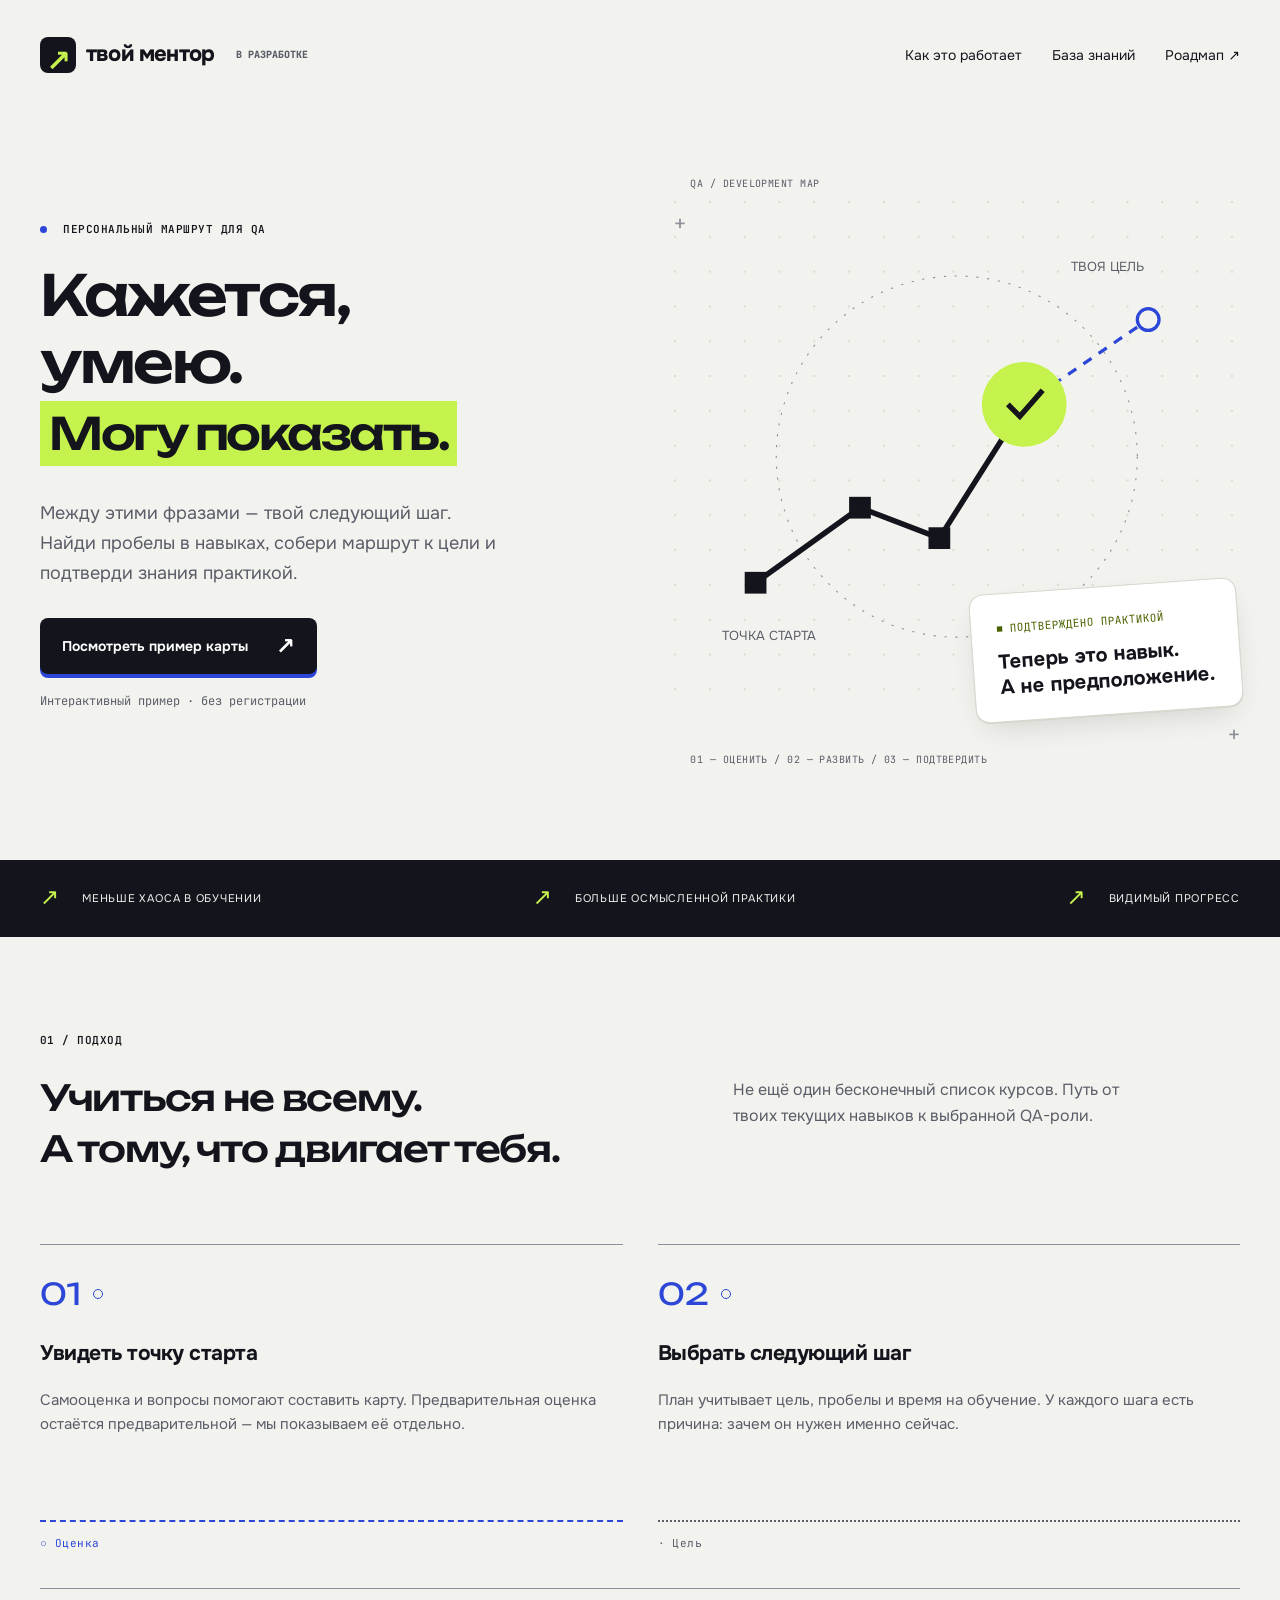
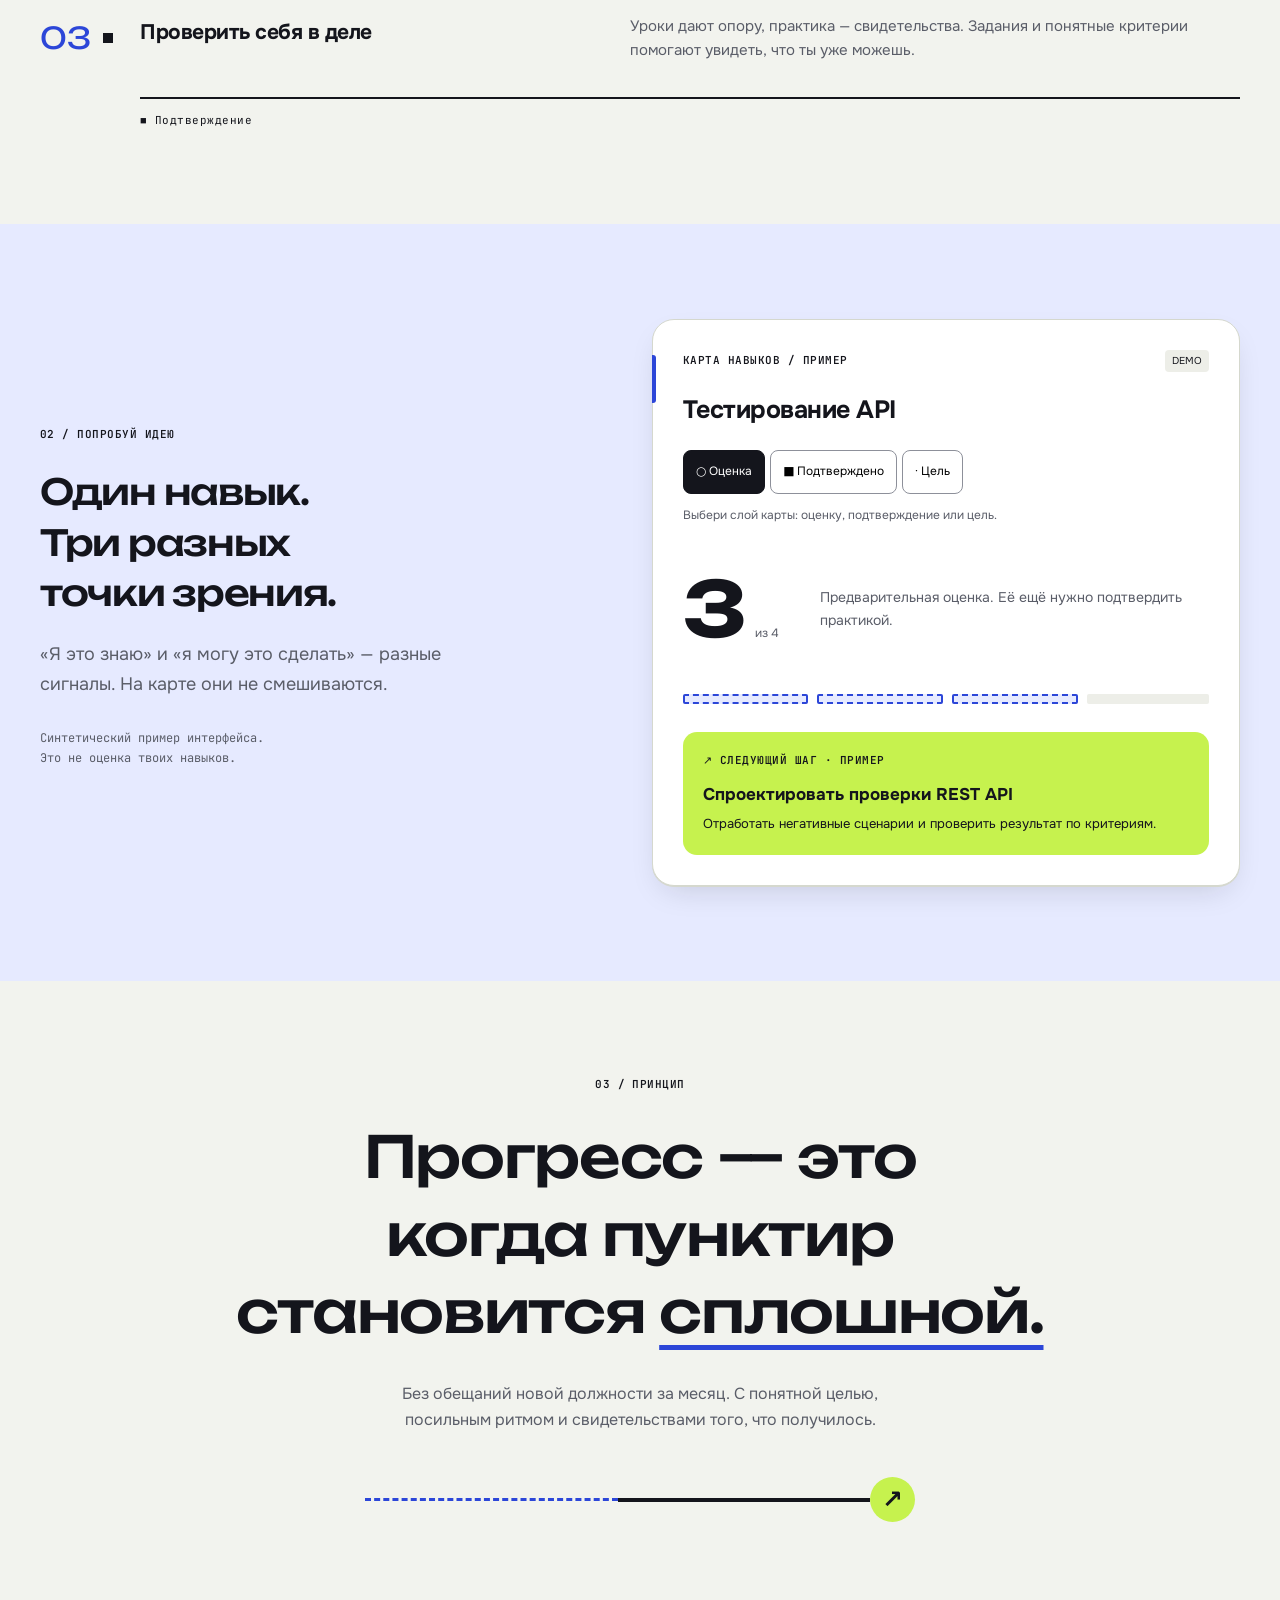
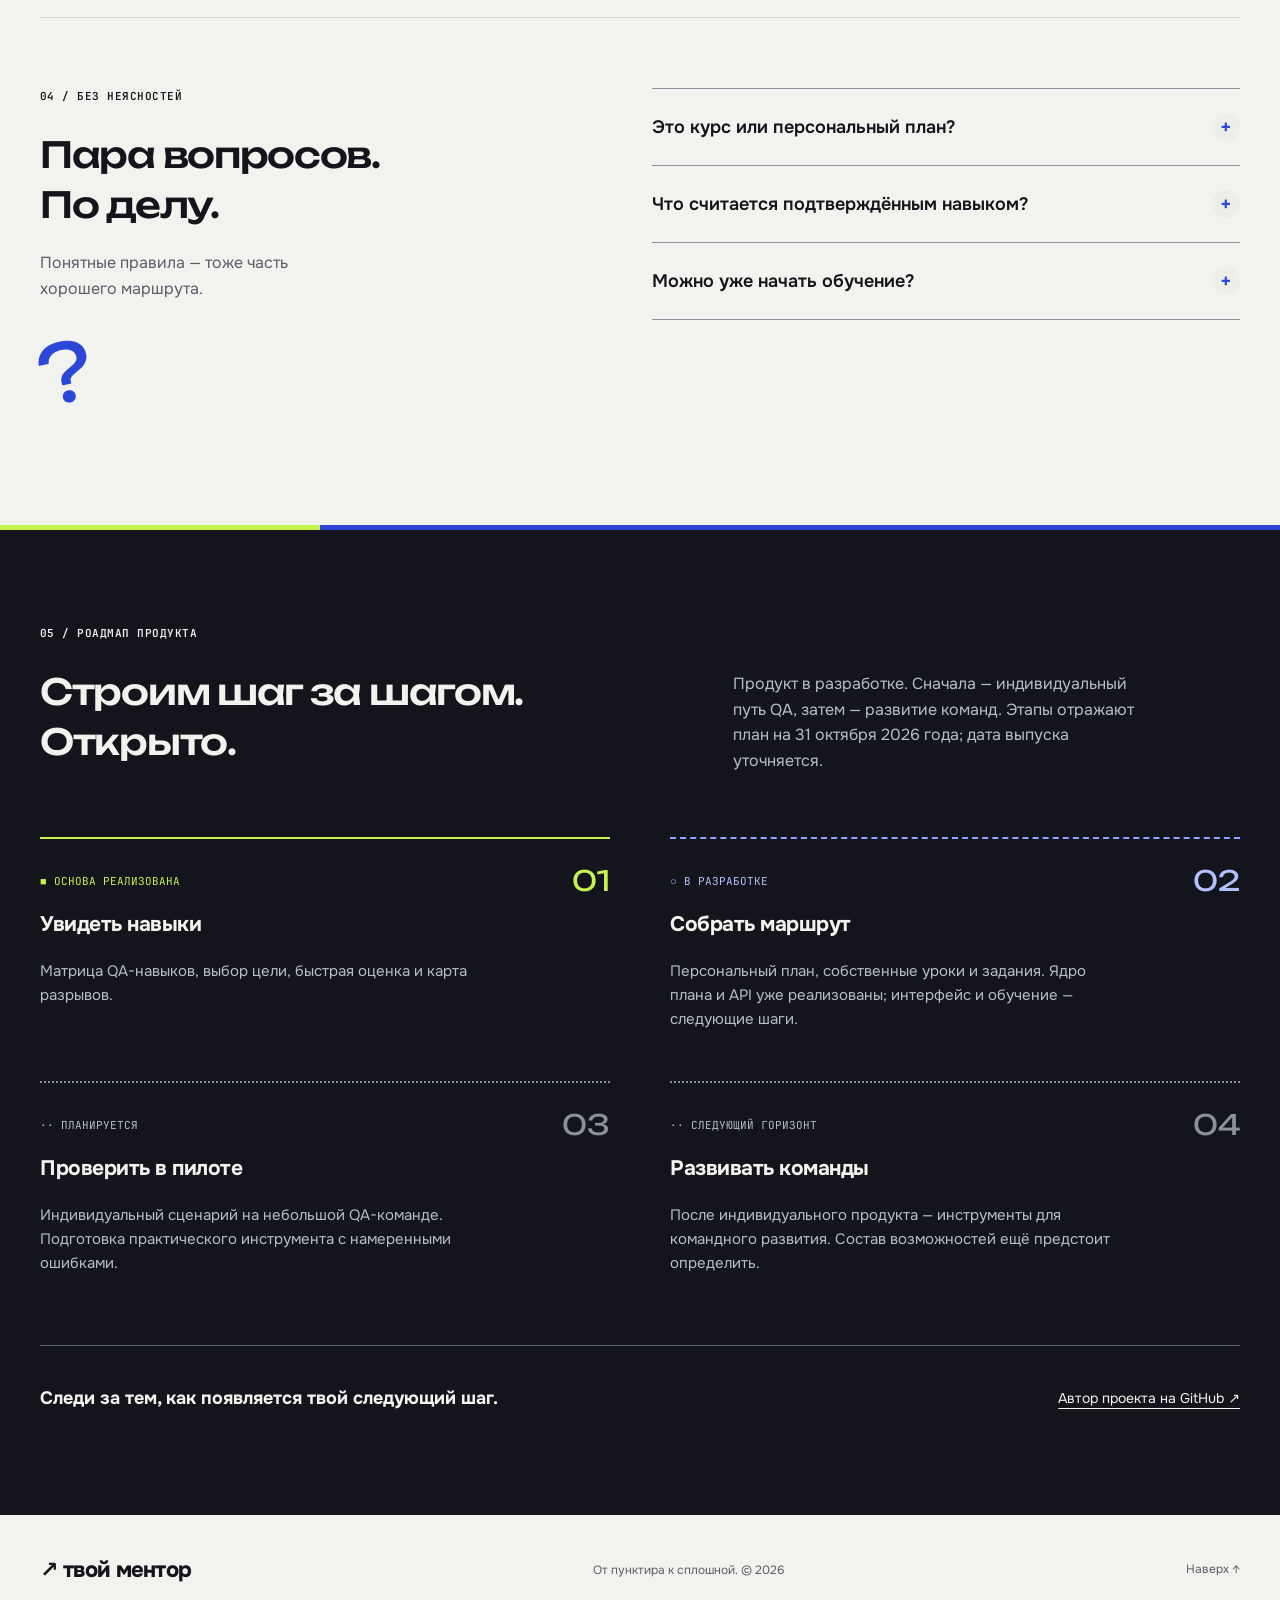
==== commit 3888ac64: "Publish draft QA knowledge base beside landing" ====
--- a/index.html
+++ b/index.html
@@ -18,7 +18,7 @@
     <a class="skip" href="#main">К содержимому</a>
     <header class="wrap header">
       <a href="#" class="brand" aria-label="Твой Ментор — главная"><span class="brand-mark" aria-hidden="true">↗</span> твой ментор<span class="beta">В РАЗРАБОТКЕ</span></a>
-      <nav aria-label="Основная навигация"><a href="#approach">Как это работает</a><a href="#roadmap">Роадмап ↗</a></nav>
+      <nav aria-label="Основная навигация"><a href="#approach">Как это работает</a><a href="knowledge/">База знаний</a><a href="#roadmap">Роадмап ↗</a></nav>
     </header>
     <main id="main">
       <section class="wrap hero">
@@ -47,7 +47,7 @@
         <div class="faq-list">
           <details><summary>Это курс или персональный план?</summary><p>Идея продукта — связать оценку QA-навыков, цель и персональный маршрут. Собственные уроки и практика станут частью этого пути. Продукт пока в разработке.</p></details>
           <details><summary>Что считается подтверждённым навыком?</summary><p>Самооценка не повышает подтверждённый уровень. В продукте уровни 1–2 подтверждаются вопросами, а 3–4 требуют практики. Доступность подтверждения зависит от подготовленных заданий.</p></details>
-          <details><summary>Можно уже начать обучение?</summary><p>Пока на этой странице можно попробовать только демонстрацию карты. Пилот ещё готовится; дата публичного запуска уточняется. Этапы разработки — в роадмапе ниже.</p><a class="text-link" href="#roadmap">Посмотреть роадмап ↗</a></details>
+          <details><summary>Можно уже начать обучение?</summary><p>Сейчас можно посмотреть демонстрацию карты и черновики материалов базы знаний. Полный учебный маршрут ещё готовится; дата публичного запуска уточняется. Этапы разработки — в роадмапе ниже.</p><a class="text-link" href="#roadmap">Посмотреть роадмап ↗</a></details>
         </div>
       </section>
       <section class="roadmap-section" id="roadmap"><div class="wrap section"><p class="eyebrow">05 / РОАДМАП ПРОДУКТА</p><div class="section-heading"><h2>Строим шаг за шагом.<br>Открыто.</h2><p>Продукт в разработке. Сначала — индивидуальный путь QA, затем — развитие команд. Этапы отражают план на 31 октября 2026 года; дата выпуска уточняется.</p></div><ol class="roadmap"><li class="done"><span class="roadmap-status">■ ОСНОВА РЕАЛИЗОВАНА</span><h3>Увидеть навыки</h3><p>Матрица QA-навыков, выбор цели, быстрая оценка и карта разрывов.</p></li><li class="current"><span class="roadmap-status">○ В РАЗРАБОТКЕ</span><h3>Собрать маршрут</h3><p>Персональный план, собственные уроки и задания. Ядро плана и API уже реализованы; интерфейс и обучение — следующие шаги.</p></li><li><span class="roadmap-status">·· ПЛАНИРУЕТСЯ</span><h3>Проверить в пилоте</h3><p>Индивидуальный сценарий на небольшой QA-команде. Подготовка практического инструмента с намеренными ошибками.</p></li><li><span class="roadmap-status">·· СЛЕДУЮЩИЙ ГОРИЗОНТ</span><h3>Развивать команды</h3><p>После индивидуального продукта — инструменты для командного развития. Состав возможностей ещё предстоит определить.</p></li></ol><div class="roadmap-footer"><strong>Следи за тем, как появляется твой следующий шаг.</strong><a href="https://github.com/avyakunichkin-code" class="text-link">Автор проекта на GitHub ↗</a></div></div></section>
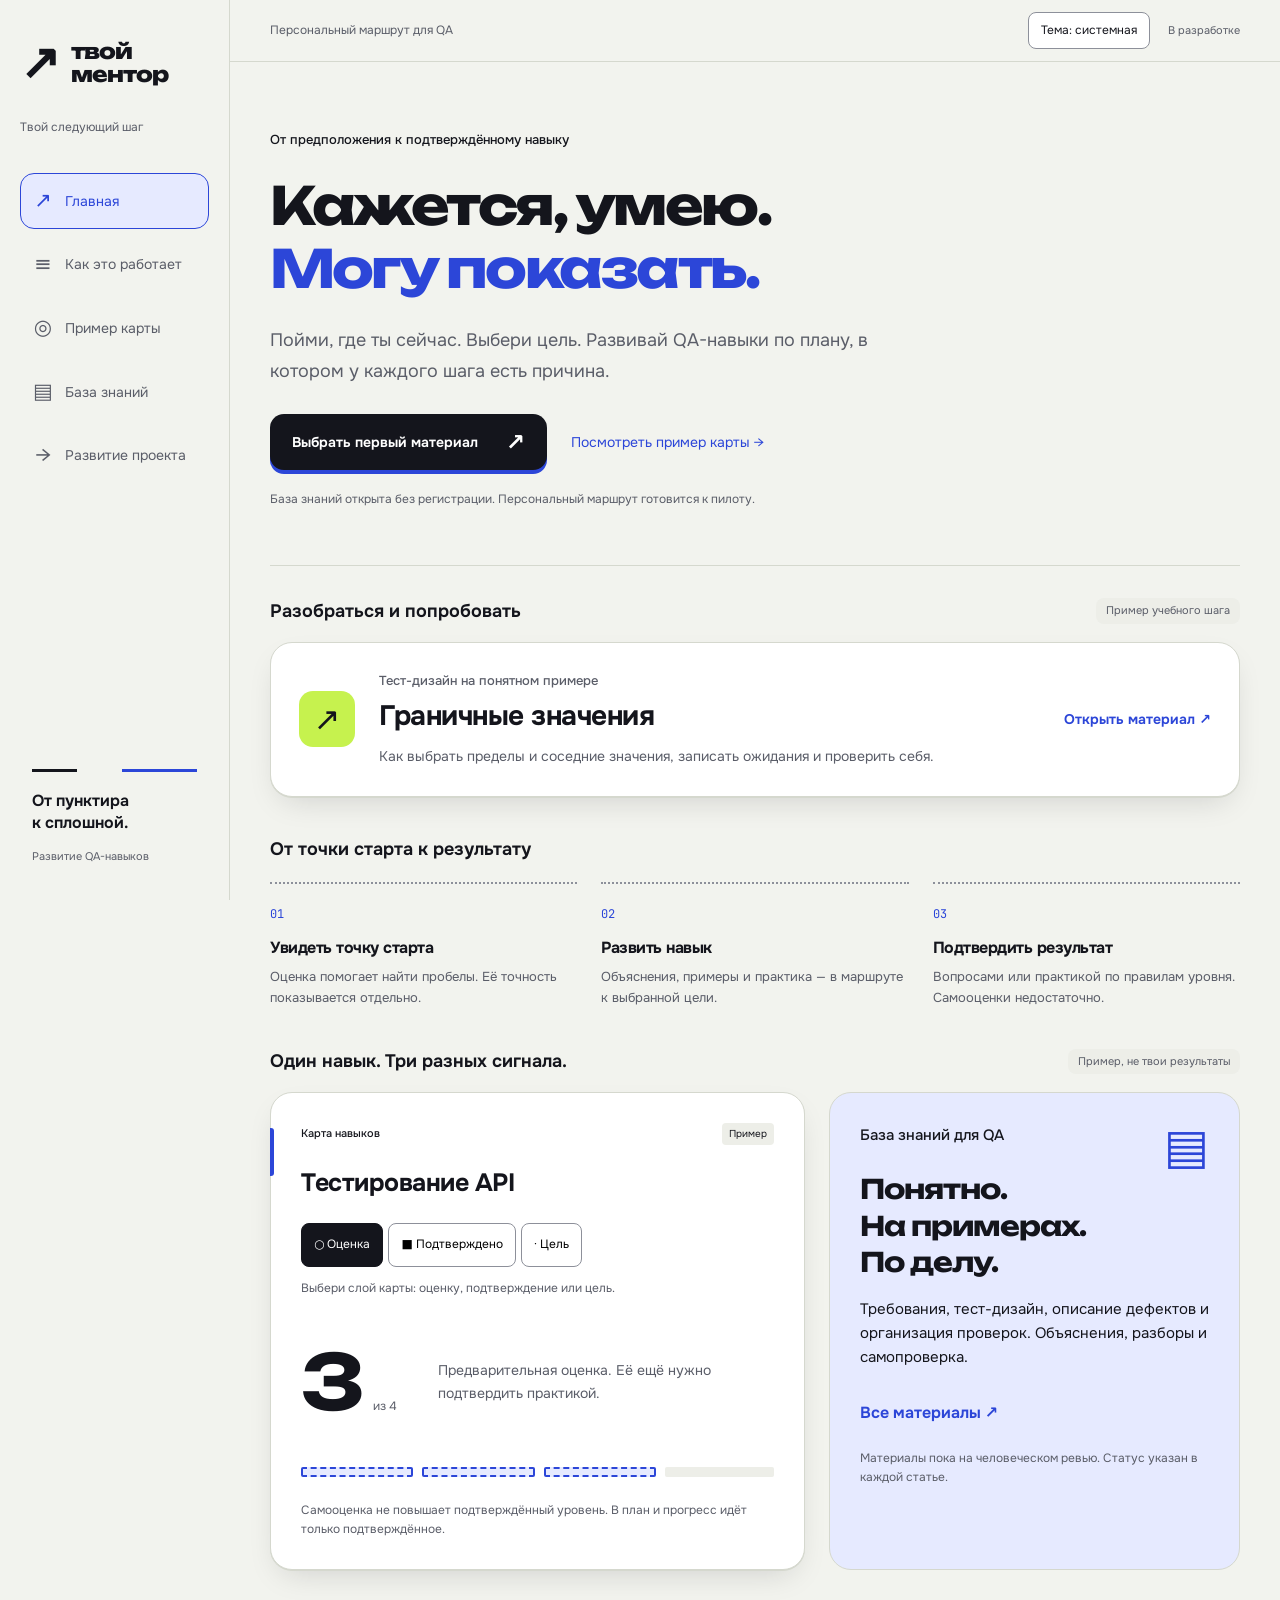
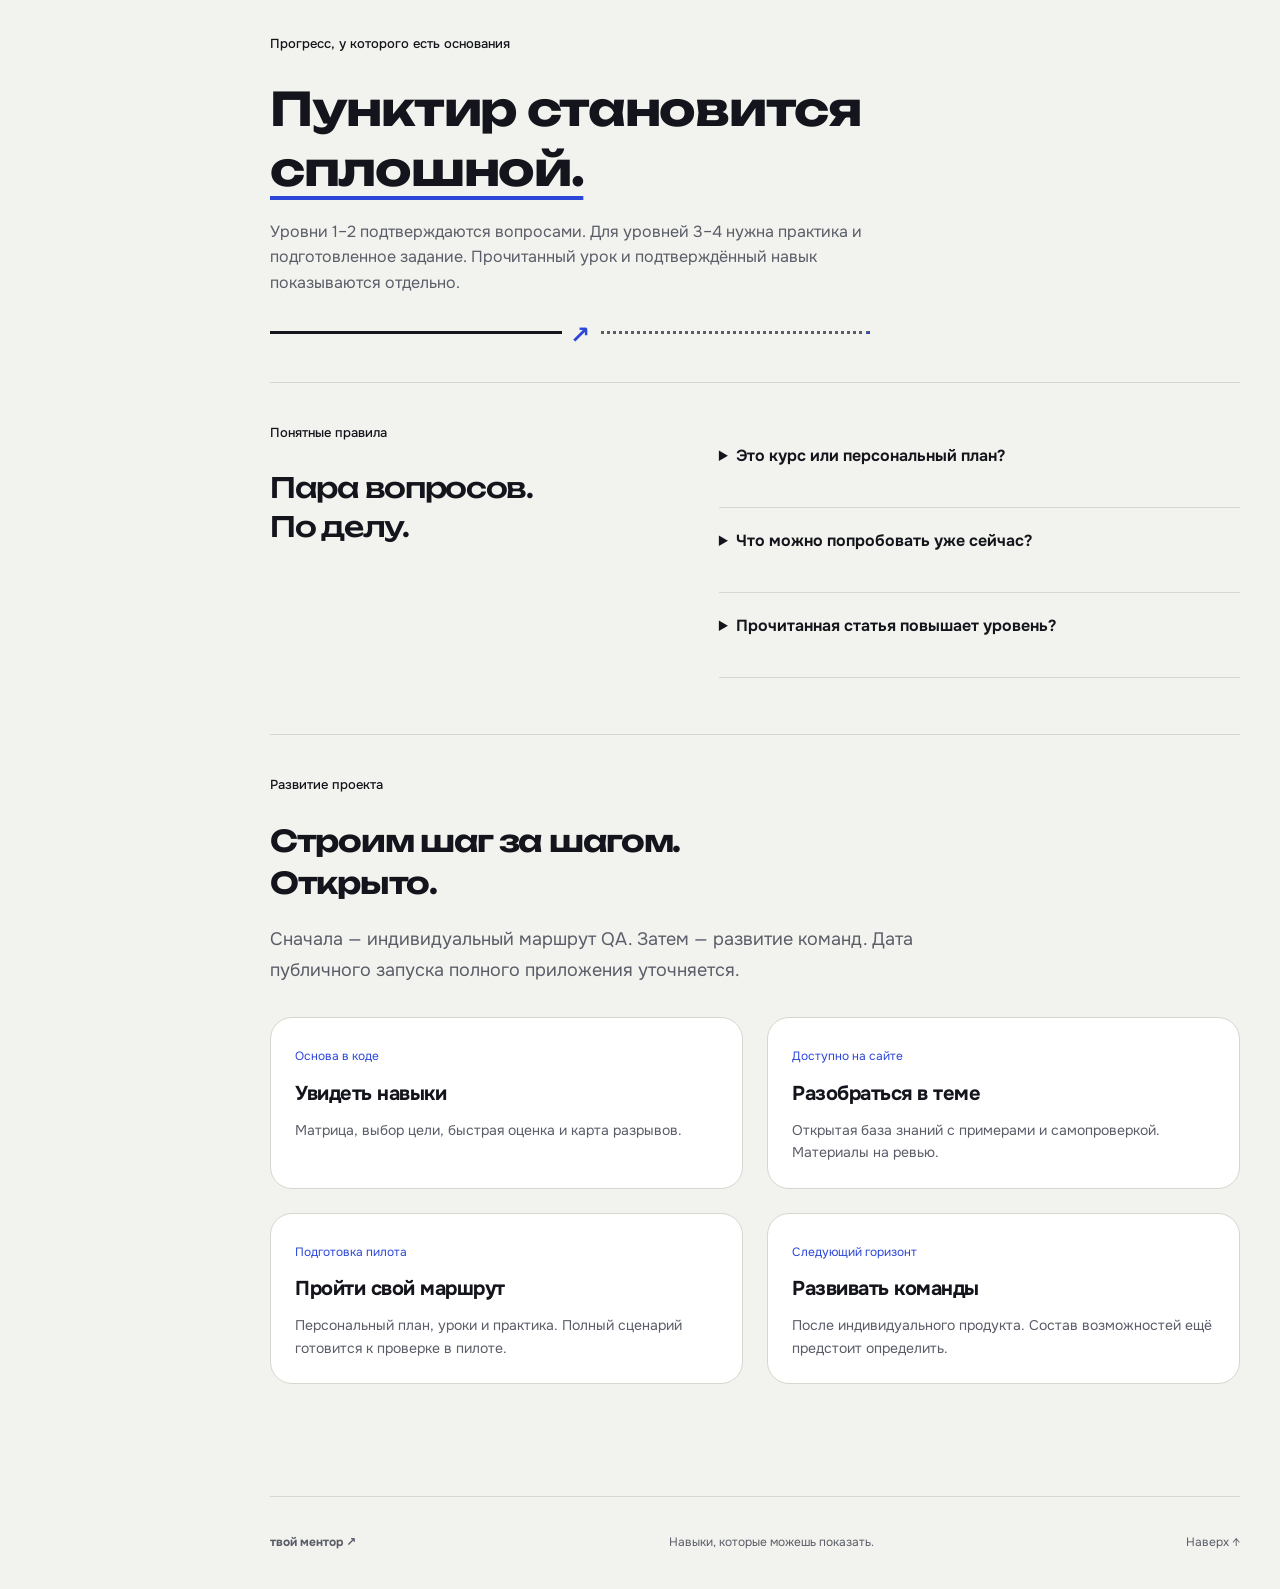
==== commit 1e84456c: "Unify landing and knowledge base with the selected mentor design" ====
--- a/index.html
+++ b/index.html
@@ -1,56 +1,58 @@
 <!doctype html>
-<html lang="ru" data-theme="light">
-  <head>
-    <meta charset="utf-8">
-    <meta name="viewport" content="width=device-width,initial-scale=1">
-    <meta name="description" content="Твой Ментор — персональный путь развития QA: карта навыков, осмысленный план и подтверждение знаний практикой. Продукт в разработке.">
-    <meta name="theme-color" content="#f2f3ee">
-    <title>Твой Ментор — от «кажется, умею» к «могу показать»</title>
-    <link rel="icon" href="favicon.svg" type="image/svg+xml">
-    <link rel="canonical" href="https://avyakunichkin-code.github.io/tvoi-mentor-landing/">
-    <link rel="preload" href="fonts/onest-var.woff2" as="font" type="font/woff2" crossorigin>
-    <link rel="preload" href="fonts/unbounded-var.woff2" as="font" type="font/woff2" crossorigin>
-    <link rel="stylesheet" href="theme.css">
-    <link rel="stylesheet" href="styles.css">
-    <script src="demo.js" defer></script>
-  </head>
-  <body>
-    <a class="skip" href="#main">К содержимому</a>
-    <header class="wrap header">
-      <a href="#" class="brand" aria-label="Твой Ментор — главная"><span class="brand-mark" aria-hidden="true">↗</span> твой ментор<span class="beta">В РАЗРАБОТКЕ</span></a>
-      <nav aria-label="Основная навигация"><a href="#approach">Как это работает</a><a href="knowledge/">База знаний</a><a href="#roadmap">Роадмап ↗</a></nav>
-    </header>
-    <main id="main">
-      <section class="wrap hero">
-        <div class="hero-copy"><p class="eyebrow"><span class="dot"></span> ПЕРСОНАЛЬНЫЙ МАРШРУТ ДЛЯ QA</p>
-          <h1>Кажется,<br>умею.<br><span class="highlight">Могу показать.</span></h1>
-          <p class="intro">Между этими фразами — твой следующий шаг. Найди пробелы в навыках, собери маршрут к цели и подтверди знания практикой.</p>
-          <a class="button" href="#demo">Посмотреть пример карты <span aria-hidden="true">↗</span></a>
-          <p class="caption">Интерактивный пример · без регистрации</p>
-        </div>
-        <div class="hero-art" aria-hidden="true">
-          <div class="art-coordinate top">QA / DEVELOPMENT MAP</div>
-          <svg viewBox="0 0 520 480"><defs><pattern id="grid" width="32" height="32" patternUnits="userSpaceOnUse"><circle cx="1" cy="1" r="1" fill="#d5d8ce"/></pattern></defs><rect width="520" height="480" fill="url(#grid)"/><circle cx="260" cy="235" r="166" fill="none" stroke="#8d909a" stroke-dasharray="2 8"/><path d="M75 351 171 282 244 310 322 187 436 109" fill="none" stroke="#2c46d8" stroke-width="3" stroke-dasharray="9 8"/><path d="M75 351 171 282 244 310 322 187" fill="none" stroke="#14151c" stroke-width="5"/><rect x="65" y="341" width="20" height="20" fill="#14151c"/><rect x="161" y="272" width="20" height="20" fill="#14151c"/><rect x="234" y="300" width="20" height="20" fill="#14151c"/><circle cx="322" cy="187" r="39" fill="#c6f24e"/><path d="m307 187 11 11 21-24" fill="none" stroke="#14151c" stroke-width="5"/><circle cx="436" cy="109" r="10" fill="#f2f3ee" stroke="#2c46d8" stroke-width="3"/><text x="44" y="404" font-size="12" fill="#5a5d68">ТОЧКА СТАРТА</text><text x="365" y="64" font-size="12" fill="#5a5d68">ТВОЯ ЦЕЛЬ</text></svg>
-          <div class="art-note"><span>■ ПОДТВЕРЖДЕНО ПРАКТИКОЙ</span><strong>Теперь это навык.<br>А не предположение.</strong></div>
-          <div class="art-coordinate bottom">01 — ОЦЕНИТЬ / 02 — РАЗВИТЬ / 03 — ПОДТВЕРДИТЬ</div>
-        </div>
-      </section>
-      <div class="ticker"><ul class="wrap"><li>Меньше хаоса в обучении</li><li>Больше осмысленной практики</li><li>Видимый прогресс</li></ul></div>
-      <section id="approach" class="wrap section">
-        <p class="eyebrow">01 / ПОДХОД</p><div class="section-heading"><h2>Учиться не всему.<br>А тому, что двигает тебя.</h2><p>Не ещё один бесконечный список курсов. Путь от твоих текущих навыков к выбранной QA-роли.</p></div>
-        <div class="steps"><article><span class="step-number">01</span><h3>Увидеть точку старта</h3><p>Самооценка и вопросы помогают составить карту. Предварительная оценка остаётся предварительной — мы показываем её отдельно.</p><span class="line-sample estimate">○ Оценка</span></article><article><span class="step-number">02</span><h3>Выбрать следующий шаг</h3><p>План учитывает цель, пробелы и время на обучение. У каждого шага есть причина: зачем он нужен именно сейчас.</p><span class="line-sample target">· Цель</span></article><article><span class="step-number">03</span><h3>Проверить себя в деле</h3><p>Уроки дают опору, практика — свидетельства. Задания и понятные критерии помогают увидеть, что ты уже можешь.</p><span class="line-sample confirmed">■ Подтверждение</span></article></div>
-      </section>
-      <section class="demo-section" id="demo"><div class="wrap section demo-grid"><div><p class="eyebrow">02 / ПОПРОБУЙ ИДЕЮ</p><h2>Один навык.<br>Три разных<br>точки зрения.</h2><p class="intro">«Я это знаю» и «я могу это сделать» — разные сигналы. На карте они не смешиваются.</p><p class="caption">Синтетический пример интерфейса.<br>Это не оценка твоих навыков.</p></div><div class="demo-card"><div class="card-top"><span class="eyebrow">КАРТА НАВЫКОВ / ПРИМЕР</span><span class="sample-badge">DEMO</span></div><h3>Тестирование API</h3><div class="tabs" hidden role="group" aria-label="Выбрать представление" aria-describedby="demo-hint"><button type="button" data-view="estimate" aria-pressed="true">○ Оценка</button><button type="button" data-view="confirmed" aria-pressed="false">■ Подтверждено</button><button type="button" data-view="target" aria-pressed="false">· Цель</button></div><p id="demo-hint" class="demo-hint" hidden>Выбери слой карты: оценку, подтверждение или цель.</p><div class="level-display" aria-live="polite" aria-atomic="true"><div class="level"><strong id="level">3</strong><span>из 4</span></div><p id="explanation">Предварительная оценка. Её ещё нужно подтвердить практикой.</p></div><div id="level-bars" class="level-bars estimate" aria-hidden="true"><i></i><i></i><i></i><i></i></div><div class="next-step"><span class="eyebrow">↗ СЛЕДУЮЩИЙ ШАГ · ПРИМЕР</span><strong>Спроектировать проверки REST API</strong><p>Отработать негативные сценарии и проверить результат по критериям.</p></div><noscript><p>В примере: оценка 3, подтверждено 2, цель 4.</p></noscript></div></div></section>
-      <section class="wrap section manifesto"><p class="eyebrow">03 / ПРИНЦИП</p><h2>Прогресс — это<br>когда пунктир<br>становится <span>сплошной.</span></h2><p>Без обещаний новой должности за месяц. С понятной целью, посильным ритмом и свидетельствами того, что получилось.</p><div class="progress-line" aria-hidden="true"><span></span><b>↗</b></div></section>
-      <section class="wrap section faq-section" id="questions" aria-labelledby="faq-heading">
-        <div><p class="eyebrow">04 / БЕЗ НЕЯСНОСТЕЙ</p><h2 id="faq-heading">Пара вопросов.<br>По делу.</h2><p class="faq-aside">Понятные правила — тоже часть хорошего маршрута.</p><span class="faq-symbol" aria-hidden="true">?</span></div>
-        <div class="faq-list">
-          <details><summary>Это курс или персональный план?</summary><p>Идея продукта — связать оценку QA-навыков, цель и персональный маршрут. Собственные уроки и практика станут частью этого пути. Продукт пока в разработке.</p></details>
-          <details><summary>Что считается подтверждённым навыком?</summary><p>Самооценка не повышает подтверждённый уровень. В продукте уровни 1–2 подтверждаются вопросами, а 3–4 требуют практики. Доступность подтверждения зависит от подготовленных заданий.</p></details>
-          <details><summary>Можно уже начать обучение?</summary><p>Сейчас можно посмотреть демонстрацию карты и черновики материалов базы знаний. Полный учебный маршрут ещё готовится; дата публичного запуска уточняется. Этапы разработки — в роадмапе ниже.</p><a class="text-link" href="#roadmap">Посмотреть роадмап ↗</a></details>
-        </div>
-      </section>
-      <section class="roadmap-section" id="roadmap"><div class="wrap section"><p class="eyebrow">05 / РОАДМАП ПРОДУКТА</p><div class="section-heading"><h2>Строим шаг за шагом.<br>Открыто.</h2><p>Продукт в разработке. Сначала — индивидуальный путь QA, затем — развитие команд. Этапы отражают план на 31 октября 2026 года; дата выпуска уточняется.</p></div><ol class="roadmap"><li class="done"><span class="roadmap-status">■ ОСНОВА РЕАЛИЗОВАНА</span><h3>Увидеть навыки</h3><p>Матрица QA-навыков, выбор цели, быстрая оценка и карта разрывов.</p></li><li class="current"><span class="roadmap-status">○ В РАЗРАБОТКЕ</span><h3>Собрать маршрут</h3><p>Персональный план, собственные уроки и задания. Ядро плана и API уже реализованы; интерфейс и обучение — следующие шаги.</p></li><li><span class="roadmap-status">·· ПЛАНИРУЕТСЯ</span><h3>Проверить в пилоте</h3><p>Индивидуальный сценарий на небольшой QA-команде. Подготовка практического инструмента с намеренными ошибками.</p></li><li><span class="roadmap-status">·· СЛЕДУЮЩИЙ ГОРИЗОНТ</span><h3>Развивать команды</h3><p>После индивидуального продукта — инструменты для командного развития. Состав возможностей ещё предстоит определить.</p></li></ol><div class="roadmap-footer"><strong>Следи за тем, как появляется твой следующий шаг.</strong><a href="https://github.com/avyakunichkin-code" class="text-link">Автор проекта на GitHub ↗</a></div></div></section>
-    </main><footer class="wrap footer"><a href="#" class="brand">↗ твой ментор</a><span>От пунктира к сплошной. © 2026</span><a href="#main">Наверх ↑</a></footer>
-  </body>
-</html>
+<html lang="ru">
+<head>
+  <meta charset="utf-8"><meta name="viewport" content="width=device-width,initial-scale=1">
+  <meta name="description" content="Твой Ментор — персональный путь развития QA: карта навыков, осмысленный план и подтверждение знаний практикой. Продукт в разработке.">
+  <title>Твой Ментор — от «кажется, умею» к «могу показать»</title>
+  <link rel="canonical" href="https://avyakunichkin-code.github.io/tvoi-mentor-landing/">
+  <link rel="icon" href="favicon.svg" type="image/svg+xml">
+  <link rel="preload" href="fonts/onest-var.woff2" as="font" type="font/woff2" crossorigin>
+  <link rel="preload" href="fonts/unbounded-var.woff2" as="font" type="font/woff2" crossorigin>
+  <link rel="stylesheet" href="theme.css"><link rel="stylesheet" href="styles.css"><link rel="stylesheet" href="site.css">
+  <script src="site.js"></script><script src="demo.js" defer></script>
+</head>
+<body class="public-home">
+<a class="skip" href="#main">К содержимому</a>
+<aside class="site-sidebar" aria-label="Навигация сайта">
+<a class="site-brand" href="index.html" aria-label="Твой Ментор — главная"><span aria-hidden="true">↗</span><span>твой<br> ментор</span></a>
+<p class="site-caption">Твой следующий шаг</p>
+<nav class="site-nav" aria-label="Основная навигация">
+<a href="index.html" aria-current="page"><span aria-hidden="true">↗</span>Главная</a>
+<a href="index.html#approach"><span aria-hidden="true">≡</span>Как это работает</a>
+<a href="index.html#demo"><span aria-hidden="true">◎</span>Пример карты</a>
+<a href="knowledge/"><span aria-hidden="true">▤</span>База знаний</a>
+<a href="index.html#roadmap"><span aria-hidden="true">→</span>Развитие проекта</a>
+</nav>
+<div class="site-sidebar-foot"><span class="site-seam" aria-hidden="true"></span><p>От пунктира<br>к сплошной.</p><small>Развитие QA-навыков</small></div></aside>
+<div class="site-workspace"><header class="site-topbar"><span>Персональный маршрут для QA</span><button type="button" data-theme-toggle hidden>Тема</button><span class="site-status">В разработке</span></header>
+<main id="main" class="wrap public-main">
+  <section class="public-hero" aria-labelledby="home-title">
+    <p class="eyebrow">От предположения к подтверждённому навыку</p>
+    <h1 id="home-title">Кажется, умею.<br><span>Могу показать.</span></h1>
+    <p class="public-intro">Пойми, где ты сейчас. Выбери цель. Развивай QA-навыки по плану, в котором у каждого шага есть причина.</p>
+    <div class="public-actions"><a class="button" href="knowledge/">Выбрать первый материал <span aria-hidden="true">↗</span></a><a href="#demo">Посмотреть пример карты →</a></div>
+    <p class="public-caption">База знаний открыта без регистрации. Персональный маршрут готовится к пилоту.</p>
+  </section>
+  <section class="public-next" aria-labelledby="next-title">
+    <div class="public-section-head"><h2 id="next-title">Разобраться и попробовать</h2><span class="public-tag">Пример учебного шага</span></div>
+    <article class="public-next-card"><span class="public-next-icon" aria-hidden="true">↗</span><div><p class="eyebrow">Тест-дизайн на понятном примере</p><h3>Граничные значения</h3><p>Как выбрать пределы и соседние значения, записать ожидания и проверить себя.</p></div><a href="knowledge/boundary-values/">Открыть материал ↗</a></article>
+  </section>
+  <section id="approach" class="public-approach" aria-labelledby="approach-title">
+    <h2 id="approach-title" class="public-section-title">От точки старта к результату</h2>
+    <ol class="public-route"><li><span aria-hidden="true">01</span><h3>Увидеть точку старта</h3><p>Оценка помогает найти пробелы. Её точность показывается отдельно.</p></li><li><span aria-hidden="true">02</span><h3>Развить навык</h3><p>Объяснения, примеры и практика — в маршруте к выбранной цели.</p></li><li><span aria-hidden="true">03</span><h3>Подтвердить результат</h3><p>Вопросами или практикой по правилам уровня. Самооценки недостаточно.</p></li></ol>
+  </section>
+  <section id="demo" class="public-demo" aria-labelledby="demo-title">
+    <div class="public-section-head"><h2 id="demo-title">Один навык. Три разных сигнала.</h2><span class="public-tag">Пример, не твои результаты</span></div>
+    <div class="public-demo-grid"><div class="demo-card"><div class="card-top"><p class="eyebrow">Карта навыков</p><span class="sample-badge">Пример</span></div><h3>Тестирование API</h3>
+      <div class="tabs" hidden role="group" aria-label="Выбрать представление" aria-describedby="demo-hint"><button type="button" data-view="estimate" aria-pressed="true">○ Оценка</button><button type="button" data-view="confirmed" aria-pressed="false">■ Подтверждено</button><button type="button" data-view="target" aria-pressed="false">· Цель</button></div>
+      <p id="demo-hint" class="demo-hint" hidden>Выбери слой карты: оценку, подтверждение или цель.</p>
+      <div class="level-display" aria-live="polite" aria-atomic="true"><div class="level"><strong id="level">3</strong><span>из 4</span></div><p id="explanation">Предварительная оценка. Её ещё нужно подтвердить практикой.</p></div><div id="level-bars" class="level-bars estimate" aria-hidden="true"><i></i><i></i><i></i><i></i></div>
+      <p class="public-card-note">Самооценка не повышает подтверждённый уровень. В план и прогресс идёт только подтверждённое.</p><noscript><p>В примере: оценка 3, подтверждено 2, цель 4.</p></noscript>
+    </div><article class="public-library"><span aria-hidden="true">▤</span><p class="eyebrow">База знаний для QA</p><h3>Понятно.<br>На примерах.<br>По делу.</h3><p>Требования, тест-дизайн, описание дефектов и организация проверок. Объяснения, разборы и самопроверка.</p><a href="knowledge/">Все материалы ↗</a><p class="public-card-note">Материалы пока на человеческом ревью. Статус указан в каждой статье.</p></article></div>
+  </section>
+  <section class="public-manifesto" aria-labelledby="principle-title"><p class="eyebrow">Прогресс, у которого есть основания</p><h2 id="principle-title">Пунктир становится<br><span>сплошной.</span></h2><p>Уровни 1–2 подтверждаются вопросами. Для уровней 3–4 нужна практика и подготовленное задание. Прочитанный урок и подтверждённый навык показываются отдельно.</p><div class="public-progress-line" aria-hidden="true"><span></span><b>↗</b></div></section>
+  <section class="public-faq" aria-labelledby="faq-title"><div><p class="eyebrow">Понятные правила</p><h2 id="faq-title">Пара вопросов.<br>По делу.</h2></div><div class="public-faq-items"><details><summary>Это курс или персональный план?</summary><p>Твой Ментор связывает оценку QA-навыков, цель и персональный маршрут. Собственные уроки и практика — части этого пути. Полный продукт пока в разработке.</p></details><details><summary>Что можно попробовать уже сейчас?</summary><p>Пример карты и открытую базу знаний: объяснения, примеры и самопроверку. Материалы обозначены как AI-черновики на человеческом ревью.</p><a href="knowledge/">Открыть базу знаний ↗</a></details><details><summary>Прочитанная статья повышает уровень?</summary><p>Нет. Чтение и самопроверка помогают разобраться, но не подтверждают уровень. Уровни 1–2 подтверждаются вопросами, а 3–4 требуют подготовленной практики и проверки по критериям.</p></details></div></section>
+  <section id="roadmap" class="public-roadmap" aria-labelledby="roadmap-title"><p class="eyebrow">Развитие проекта</p><h2 id="roadmap-title">Строим шаг за шагом.<br>Открыто.</h2><p class="public-intro">Сначала — индивидуальный маршрут QA. Затем — развитие команд. Дата публичного запуска полного приложения уточняется.</p><ol><li><span>Основа в коде</span><h3>Увидеть навыки</h3><p>Матрица, выбор цели, быстрая оценка и карта разрывов.</p></li><li><span>Доступно на сайте</span><h3>Разобраться в теме</h3><p>Открытая база знаний с примерами и самопроверкой. Материалы на ревью.</p></li><li><span>Подготовка пилота</span><h3>Пройти свой маршрут</h3><p>Персональный план, уроки и практика. Полный сценарий готовится к проверке в пилоте.</p></li><li><span>Следующий горизонт</span><h3>Развивать команды</h3><p>После индивидуального продукта. Состав возможностей ещё предстоит определить.</p></li></ol></section>
+</main>
+<footer class="wrap site-footer"><a href="index.html">твой ментор ↗</a><span>Навыки, которые можешь показать.</span><a href="#main">Наверх ↑</a></footer></div>
+</body></html>
--- a/site.css
+++ b/site.css
@@ -0,0 +1,5 @@
+/* Shared public shell, using the canonical ADR 0012 tokens. */
+[hidden]{display:none!important}.site-sidebar{position:fixed;inset:0 auto 0 0;width:230px;padding:32px 20px;display:flex;flex-direction:column;border-right:1px solid var(--border);background:var(--bg);z-index:20}.site-brand{display:flex;align-items:center;gap:12px;font:800 21px/1.1 Unbounded,sans-serif;letter-spacing:-1px}.site-brand>span:first-child{font:700 48px Onest,sans-serif}.site-caption{font-size:12px;color:var(--text-2);margin:24px 0 36px}.site-nav{display:grid;gap:8px}.site-nav a{display:flex;align-items:center;gap:12px;min-height:48px;padding:10px 12px;border:1px solid transparent;border-radius:14px;font-size:14px;color:var(--text-2)}.site-nav a>span{width:20px;font-size:21px;text-align:center}.site-nav a:hover{background:var(--surface-2);text-decoration:none;color:var(--text)}.site-nav a[aria-current=page]{background:var(--accent-soft);border-color:var(--accent);color:var(--accent)}.site-sidebar-foot{margin-top:auto;padding:40px 12px 0}.site-sidebar-foot p{font-weight:650;line-height:1.4;margin:18px 0 8px}.site-sidebar-foot small{font-size:11px;color:var(--text-2)}.site-seam{display:block;height:3px;border-right:75px dashed var(--accent);background:linear-gradient(to right,var(--text) 50%,transparent 50%)}.site-workspace{margin-left:230px;min-width:0;min-height:100dvh}.site-workspace .wrap{width:calc(100% - 80px);max-width:1180px}.site-topbar{min-height:60px;padding:12px 40px;border-bottom:1px solid var(--border);display:flex;align-items:center;gap:18px;color:var(--text-2);font-size:12px}.site-status{margin-left:auto;font-size:11px}.site-topbar button{margin-left:auto;border:1px solid var(--border-strong);border-radius:8px;color:var(--text);background:var(--surface);padding:8px 12px;min-height:36px;font-size:12px;cursor:pointer}.site-topbar button:not([hidden])+.site-status{margin-left:0}.site-footer{border-top:1px solid var(--border);padding:24px 0;display:flex;flex-wrap:wrap;justify-content:space-between;gap:16px;color:var(--text-2);font-size:12px}.site-footer a{min-height:44px;display:flex;align-items:center}.site-footer>span{align-self:center}.site-footer a:first-child{font-weight:700}.eyebrow{font-family:Onest,sans-serif;font-size:13px;letter-spacing:0;text-transform:none}.public-main{padding:56px 0 72px}.public-hero{padding:12px 0 44px;border-bottom:1px solid var(--border)}.public-hero h1{font-size:clamp(30px,4.1vw,64px);font-weight:750;letter-spacing:-2.5px;line-height:1.2;margin:24px 0}.public-hero h1 span{color:var(--accent)}.public-intro{max-width:670px;font-size:18px;color:var(--text-2);line-height:1.7}.public-actions{display:flex;align-items:center;flex-wrap:wrap;gap:24px;margin-top:28px}.public-actions>a:not(.button){font-size:14px;color:var(--accent)}.public-caption{font-size:12px;color:var(--text-2);margin-top:20px}.button{border-radius:14px}.public-section-head{display:flex;align-items:center;justify-content:space-between;flex-wrap:wrap;gap:12px;margin:0 0 18px}.public-section-head h2,.public-section-title{font:650 18px/1.4 Onest,sans-serif;letter-spacing:0;margin:0}.public-tag{font-size:11px;padding:4px 10px;border-radius:8px;background:var(--surface-2);color:var(--text-2)}.public-next{padding-top:32px}.public-next-card{display:grid;grid-template-columns:auto minmax(0,1fr) auto;align-items:center;gap:24px;padding:28px;background:var(--surface);border:1px solid var(--border);border-radius:22px;box-shadow:var(--shadow)}.public-next-icon{width:56px;height:56px;background:var(--spark);color:var(--on-spark);border-radius:14px;display:grid;place-items:center;font-size:32px}.public-next-card .eyebrow{margin:0 0 8px;color:var(--text-2)}.public-next-card h3{font-size:28px;line-height:1.2;margin:0 0 12px}.public-next-card p:last-child{font-size:14px;color:var(--text-2);max-width:560px;margin:0}.public-next-card>a{color:var(--accent);font-weight:650;font-size:14px;max-width:155px}.public-approach{padding:40px 0}.public-route{padding:0;margin:20px 0 0;list-style:none;display:grid;grid-template-columns:repeat(3,minmax(0,1fr));gap:24px}.public-route li{border-top:2px dotted var(--border-strong);padding-top:16px}.public-route li>span{color:var(--accent);font:12px 'JetBrains Mono',monospace}.public-route h3{font-size:16px;margin:12px 0 8px}.public-route p{font-size:13px;color:var(--text-2);margin:0}.public-demo-grid{display:grid;grid-template-columns:minmax(0,1.3fr) minmax(0,1fr);gap:24px}.public-library{padding:30px;background:var(--accent-soft);border:1px solid var(--border);border-radius:22px}.public-library>span{float:right;color:var(--accent);font-size:48px;line-height:1}.public-library h3{font:700 27px/1.35 Unbounded,sans-serif;letter-spacing:-1px;margin:16px 0}.public-library p{font-size:15px}.public-library>a{display:inline-block;color:var(--accent);font-weight:650;margin-top:16px}.public-card-note{color:var(--text-2);font-size:12px!important;margin:24px 0 0!important}.public-manifesto{padding:64px 0 48px;max-width:850px}.public-manifesto h2{font-weight:700;font-size:clamp(26px,3.6vw,50px);line-height:1.3}.public-manifesto h2 span{text-decoration:underline;text-decoration-color:var(--accent);text-underline-offset:10px}.public-manifesto>p:last-of-type{max-width:650px;color:var(--text-2);font-size:16px}.public-progress-line{height:3px;border-right:4px solid var(--accent);border-top:3px dotted var(--text-2);position:relative;margin-top:36px;max-width:600px}.public-progress-line span{position:absolute;width:50%;left:0;top:-3px;border-top:3px solid var(--text)}.public-progress-line b{position:absolute;left:49%;top:-18px;background:var(--bg);padding:0 8px;color:var(--accent);font-size:24px}.public-faq{display:grid;grid-template-columns:1fr 1.3fr;gap:48px;padding:40px 0 56px;border-top:1px solid var(--border)}.public-faq h2{font-size:28px}.public-faq details{border-bottom:1px solid var(--border);padding:20px 0}.public-faq summary{cursor:pointer;font-weight:650;min-height:44px}.public-faq details p{font-size:15px;color:var(--text-2)}.public-faq details a{color:var(--accent)}.public-roadmap{padding:40px 0;border-top:1px solid var(--border)}.public-roadmap h2{font-size:30px;font-weight:650}.public-roadmap ol{display:grid;grid-template-columns:repeat(2,minmax(0,1fr));list-style:none;gap:24px;padding:0;margin:32px 0 0}.public-roadmap li{padding:24px;border:1px solid var(--border);border-radius:22px;background:var(--surface)}.public-roadmap li>span{font-size:12px;color:var(--accent)}.public-roadmap h3{font-size:20px;margin:12px 0}.public-roadmap li p{font-size:14px;color:var(--text-2);margin:0}.kb-main{padding-top:36px}.kb-heading{margin-top:16px}.kb-heading h1{font-size:clamp(28px,3.5vw,46px);font-weight:700}.kb-layout{grid-template-columns:minmax(170px,210px) minmax(0,720px);gap:32px}.kb-section{max-width:none;margin-top:40px}.kb-section>h2{font-family:Onest,sans-serif;font-weight:700;letter-spacing:-.5px}.kb-cards{gap:20px}.kb-card{border:1px solid var(--border);border-radius:22px;padding:26px;background:var(--surface);box-shadow:var(--shadow)}.kb-card h2{font-size:23px}.kb-card .eyebrow{font-size:12px}.kb-draft{border-radius:14px;background:var(--accent-soft);border-color:var(--border)}.kb-pagination a{font-size:14px}.kb-toc{border-left:2px dotted var(--border-strong);padding-left:18px}.kb-prose h2{border-top:1px solid var(--border);padding-top:24px}.kb-prose h2:first-child{border-top:0;padding-top:0}.kb-example{border-radius:14px}.kb-visual{border-radius:22px}.skip{position:fixed;top:-100px;left:16px;z-index:100;padding:12px 18px;background:var(--surface);border:1px solid var(--border-strong);border-radius:14px}.skip:focus{top:16px}html{scroll-behavior:auto}button:focus-visible,summary:focus-visible{outline:3px solid var(--focus);outline-offset:4px}
+@media(max-width:1200px){.site-sidebar{width:200px;padding-inline:14px}.site-workspace{margin-left:200px}.site-workspace .wrap{width:calc(100% - 48px)}.site-topbar{padding-inline:24px}.public-next-card{grid-template-columns:auto minmax(0,1fr)}.public-next-card>a{grid-column:2;max-width:none}.public-demo-grid{grid-template-columns:1fr}.public-library h3 br{display:none}.public-library h3{max-width:500px}.kb-layout{grid-template-columns:1fr}.kb-toc{position:static;border-bottom:1px solid var(--border);padding-bottom:20px}.kb-toc ol{columns:2;column-gap:24px}.kb-toc li{break-inside:avoid}}
+@media(max-width:760px){.site-sidebar{position:relative;width:auto;padding:16px;border-right:0;border-bottom:1px solid var(--border)}.site-brand{font-size:18px}.site-brand br{display:none}.site-brand>span:first-child{font-size:32px}.site-caption,.site-sidebar-foot{display:none}.site-nav{display:flex;gap:4px;overflow:auto;padding:4px;margin:16px -4px -4px}.site-nav a{flex:0 0 auto;min-height:44px;font-size:13px;padding:8px 12px}.site-nav a>span{display:none}.site-workspace{margin-left:0}.site-workspace .wrap{width:calc(100% - 32px)}.site-topbar{padding:10px 16px;gap:10px;font-size:11px;flex-wrap:wrap}.site-topbar button{font-size:11px}.site-status{font-size:10px}.public-main{padding-top:28px}.public-hero{padding-top:8px}.public-hero h1{font-size:clamp(25px,6.4vw,45px);letter-spacing:-1.5px}.public-intro{font-size:16px}.public-actions{gap:20px}.public-next-card{padding:20px;gap:16px}.public-next-card h3{font-size:23px}.public-next-icon{width:42px;height:42px;font-size:26px}.public-next-card>a{grid-column:1/-1}.public-route{grid-template-columns:1fr}.public-route li{padding-top:12px}.public-route h3{margin-top:8px}.public-faq{grid-template-columns:1fr;gap:12px}.public-roadmap ol{grid-template-columns:1fr}.public-library h3{font-size:23px}.demo-card{padding:20px}.level-display{grid-template-columns:100px 1fr;gap:14px}.level strong{font-size:64px}.tabs button{font-size:11px;padding:10px}.kb-heading h1{font-size:30px;overflow-wrap:normal}.kb-cards{grid-template-columns:1fr;gap:16px}.kb-toc ol{columns:1}.kb-card{padding:22px}.kb-card h2{font-size:23px}.kb-lead{font-size:17px}.site-footer{font-size:11px}.public-manifesto h2{font-size:26px}.public-faq h2,.public-roadmap h2{font-size:26px}}
+@media(prefers-reduced-motion:no-preference){html{scroll-behavior:smooth}.site-nav a{transition:background-color 150ms ease,color 150ms ease}}
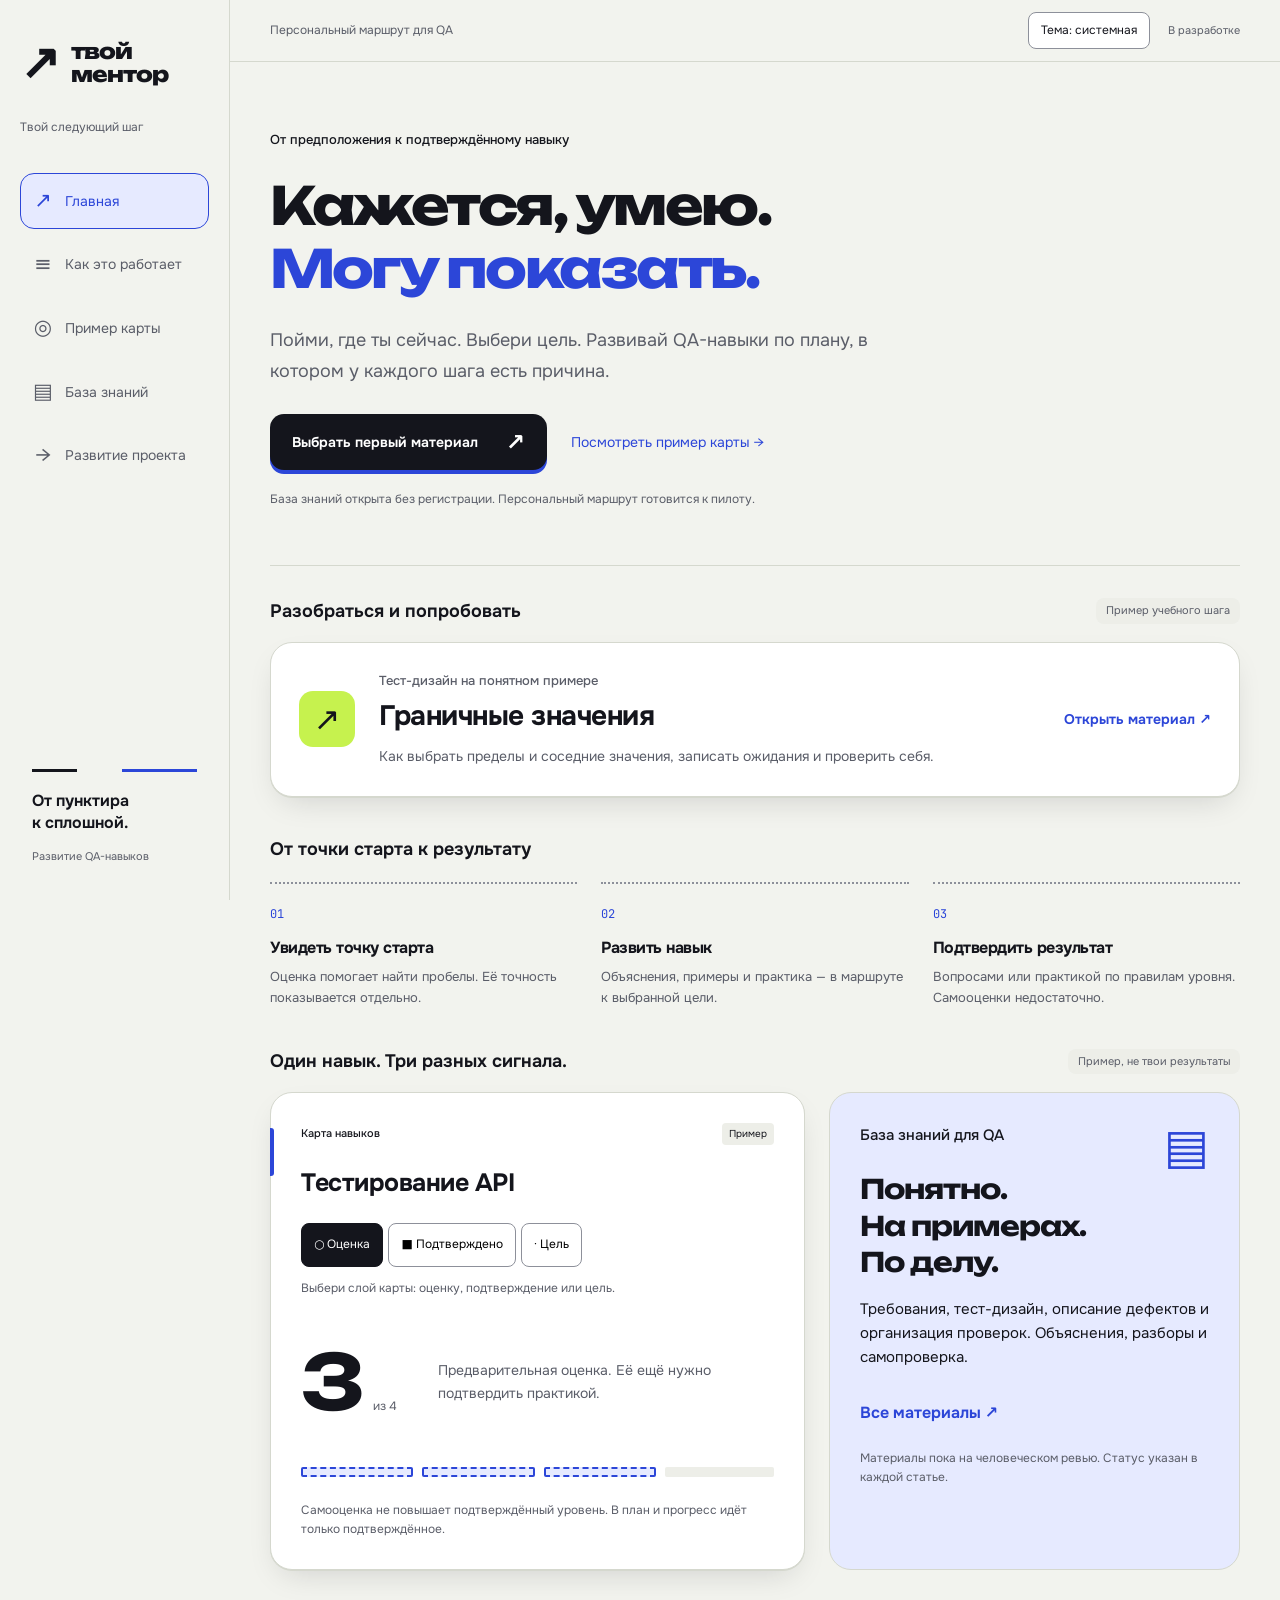
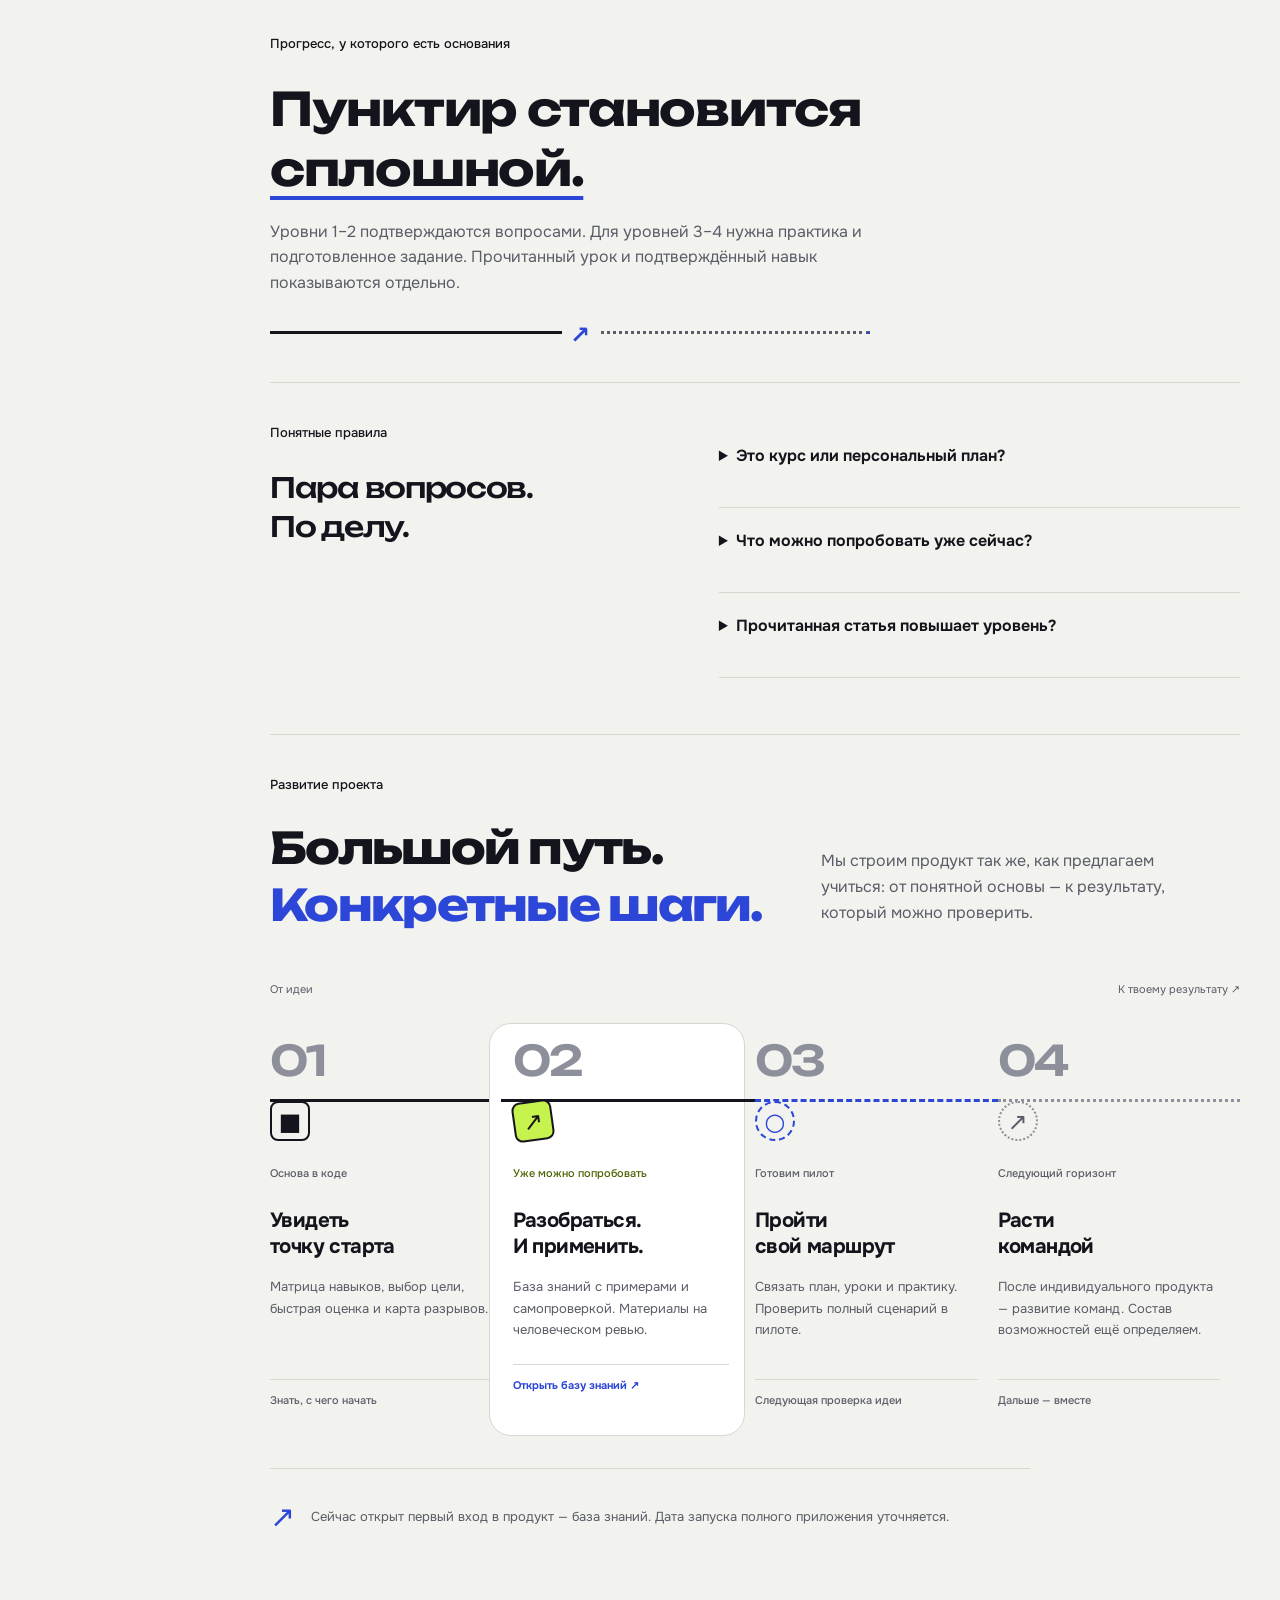
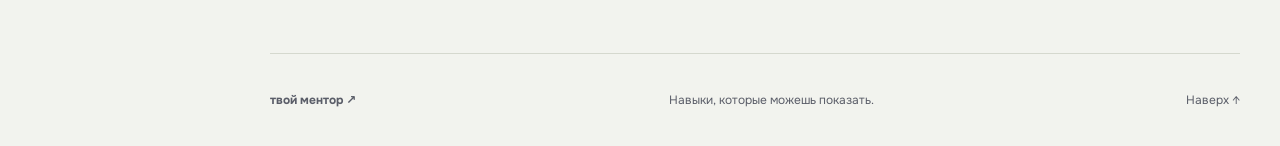
==== commit 2ad99af7: "Present project development as a connected learning journey" ====
--- a/index.html
+++ b/index.html
@@ -8,7 +8,7 @@
   <link rel="icon" href="favicon.svg" type="image/svg+xml">
   <link rel="preload" href="fonts/onest-var.woff2" as="font" type="font/woff2" crossorigin>
   <link rel="preload" href="fonts/unbounded-var.woff2" as="font" type="font/woff2" crossorigin>
-  <link rel="stylesheet" href="theme.css"><link rel="stylesheet" href="styles.css"><link rel="stylesheet" href="site.css">
+  <link rel="stylesheet" href="theme.css"><link rel="stylesheet" href="styles.css"><link rel="stylesheet" href="site.css"><link rel="stylesheet" href="roadmap.css">
   <script src="site.js"></script><script src="demo.js" defer></script>
 </head>
 <body class="public-home">
@@ -52,7 +52,17 @@
   </section>
   <section class="public-manifesto" aria-labelledby="principle-title"><p class="eyebrow">Прогресс, у которого есть основания</p><h2 id="principle-title">Пунктир становится<br><span>сплошной.</span></h2><p>Уровни 1–2 подтверждаются вопросами. Для уровней 3–4 нужна практика и подготовленное задание. Прочитанный урок и подтверждённый навык показываются отдельно.</p><div class="public-progress-line" aria-hidden="true"><span></span><b>↗</b></div></section>
   <section class="public-faq" aria-labelledby="faq-title"><div><p class="eyebrow">Понятные правила</p><h2 id="faq-title">Пара вопросов.<br>По делу.</h2></div><div class="public-faq-items"><details><summary>Это курс или персональный план?</summary><p>Твой Ментор связывает оценку QA-навыков, цель и персональный маршрут. Собственные уроки и практика — части этого пути. Полный продукт пока в разработке.</p></details><details><summary>Что можно попробовать уже сейчас?</summary><p>Пример карты и открытую базу знаний: объяснения, примеры и самопроверку. Материалы обозначены как AI-черновики на человеческом ревью.</p><a href="knowledge/">Открыть базу знаний ↗</a></details><details><summary>Прочитанная статья повышает уровень?</summary><p>Нет. Чтение и самопроверка помогают разобраться, но не подтверждают уровень. Уровни 1–2 подтверждаются вопросами, а 3–4 требуют подготовленной практики и проверки по критериям.</p></details></div></section>
-  <section id="roadmap" class="public-roadmap" aria-labelledby="roadmap-title"><p class="eyebrow">Развитие проекта</p><h2 id="roadmap-title">Строим шаг за шагом.<br>Открыто.</h2><p class="public-intro">Сначала — индивидуальный маршрут QA. Затем — развитие команд. Дата публичного запуска полного приложения уточняется.</p><ol><li><span>Основа в коде</span><h3>Увидеть навыки</h3><p>Матрица, выбор цели, быстрая оценка и карта разрывов.</p></li><li><span>Доступно на сайте</span><h3>Разобраться в теме</h3><p>Открытая база знаний с примерами и самопроверкой. Материалы на ревью.</p></li><li><span>Подготовка пилота</span><h3>Пройти свой маршрут</h3><p>Персональный план, уроки и практика. Полный сценарий готовится к проверке в пилоте.</p></li><li><span>Следующий горизонт</span><h3>Развивать команды</h3><p>После индивидуального продукта. Состав возможностей ещё предстоит определить.</p></li></ol></section>
+  <section id="roadmap" class="public-roadmap roadmap-journey" aria-labelledby="roadmap-title">
+    <div class="journey-heading"><div><p class="eyebrow">Развитие проекта</p><h2 id="roadmap-title">Большой путь.<br><span>Конкретные шаги.</span></h2></div><p>Мы строим продукт так же, как предлагаем учиться: от понятной основы — к результату, который можно проверить.</p></div>
+    <div class="journey-map"><div class="journey-axis" aria-hidden="true"><span>От идеи</span><span>К твоему результату ↗</span></div>
+    <ol aria-label="Маршрут развития проекта">
+      <li class="journey-stage journey-built"><span class="journey-number" aria-hidden="true">01</span><div class="journey-node" aria-hidden="true">■</div><span class="journey-status">Основа в коде</span><h3>Увидеть<br> точку старта</h3><p>Матрица навыков, выбор цели, быстрая оценка и карта разрывов.</p><span class="journey-detail">Знать, с чего начать</span></li>
+      <li class="journey-stage journey-open"><span class="journey-number" aria-hidden="true">02</span><div class="journey-node" aria-hidden="true">↗</div><span class="journey-status">Уже можно попробовать</span><h3>Разобраться.<br> И применить.</h3><p>База знаний с примерами и самопроверкой. Материалы на человеческом ревью.</p><a class="journey-detail" href="knowledge/">Открыть базу знаний ↗</a></li>
+      <li class="journey-stage journey-pilot"><span class="journey-number" aria-hidden="true">03</span><div class="journey-node" aria-hidden="true">○</div><span class="journey-status">Готовим пилот</span><h3>Пройти<br> свой маршрут</h3><p>Связать план, уроки и практику. Проверить полный сценарий в пилоте.</p><span class="journey-detail">Следующая проверка идеи</span></li>
+      <li class="journey-stage journey-future"><span class="journey-number" aria-hidden="true">04</span><div class="journey-node" aria-hidden="true">↗</div><span class="journey-status">Следующий горизонт</span><h3>Расти<br> командой</h3><p>После индивидуального продукта — развитие команд. Состав возможностей ещё определяем.</p><span class="journey-detail">Дальше — вместе</span></li>
+    </ol></div>
+    <p class="journey-footnote"><span aria-hidden="true">↗</span> Сейчас открыт первый вход в продукт — база знаний. Дата запуска полного приложения уточняется.</p>
+  </section>
 </main>
 <footer class="wrap site-footer"><a href="index.html">твой ментор ↗</a><span>Навыки, которые можешь показать.</span><a href="#main">Наверх ↑</a></footer></div>
 </body></html>
--- a/roadmap.css
+++ b/roadmap.css
@@ -0,0 +1,5 @@
+/* A route, rather than a grid of release cards. */
+.journey-stage h3 br{display:initial!important}
+.journey-heading{display:grid;grid-template-columns:1.2fr 1fr;gap:48px;align-items:end;margin-bottom:48px}.journey-heading h2{font-size:clamp(28px,3.4vw,48px);font-weight:750;line-height:1.3;margin:0;letter-spacing:-1.7px}.journey-heading h2 span{color:var(--accent)}.journey-heading>p{font-size:16px;color:var(--text-2);max-width:390px;margin:0 0 8px}.journey-map{position:relative}.journey-axis{display:flex;justify-content:space-between;font-size:11px;color:var(--text-2);margin-bottom:16px}.public-roadmap.roadmap-journey ol{grid-template-columns:repeat(4,minmax(0,1fr));gap:0;margin:0;position:relative}.public-roadmap .journey-stage{position:relative;min-width:0;border:0;border-radius:0;background:transparent;padding:24px 20px 28px 0;display:flex;flex-direction:column;align-items:start}.journey-stage::before{content:'';position:absolute;top:84px;left:0;right:0;border-top:3px solid var(--text)}.journey-stage.journey-pilot::before{border-top:3px dashed var(--accent)}.journey-stage.journey-future::before{border-top:3px dotted var(--border-strong)}.journey-stage .journey-number{font:600 42px/1 Unbounded,sans-serif;color:var(--border-strong);letter-spacing:-3px;display:block;margin-bottom:20px}.journey-node{position:relative;width:40px;height:40px;display:grid;place-items:center;background:var(--bg);color:var(--text);font-size:24px;margin-bottom:24px;border:2px solid var(--text);border-radius:8px;z-index:1}.journey-open .journey-node{background:var(--spark);color:var(--on-spark);border-color:var(--on-spark);transform:rotate(-8deg)}.journey-pilot .journey-node{border:2px dashed var(--accent);color:var(--accent);border-radius:50%}.journey-future .journey-node{border:2px dotted var(--border-strong);color:var(--text-2);border-radius:50%}.public-roadmap .journey-stage>.journey-status{font:500 11px/1.5 Onest,sans-serif;color:var(--text-2);min-height:34px}.public-roadmap .journey-open>.journey-status{color:var(--spark-text)}.public-roadmap .journey-stage h3{font:700 clamp(17px,1.6vw,23px)/1.3 Onest,sans-serif;letter-spacing:-.6px;margin:8px 0 16px}.public-roadmap .journey-stage p{font-size:13px;line-height:1.65;margin-bottom:24px;max-width:230px}.public-roadmap .journey-stage>.journey-detail{font:500 11px/1.5 Onest,sans-serif;color:var(--text-2);padding-top:12px;margin-top:auto;border-top:1px solid var(--border);width:100%}.public-roadmap .journey-open>a.journey-detail{color:var(--accent);font-weight:650;min-height:44px}.journey-open::after{content:'';position:absolute;inset:8px 10px 0 -12px;border:1px solid var(--border);border-radius:22px;background:var(--surface);z-index:-1}.public-roadmap .journey-open{isolation:isolate;padding-left:12px;margin-left:-12px;padding-right:26px}.journey-footnote{display:flex;gap:16px;align-items:center;border-top:1px solid var(--border);padding-top:24px;margin:32px 0 0;color:var(--text-2);font-size:13px;max-width:760px}.journey-footnote>span{color:var(--accent);font-size:30px}
+@media(max-width:1150px){.journey-heading{gap:24px}.public-roadmap.roadmap-journey ol{grid-template-columns:repeat(2,minmax(0,1fr));gap:20px 0}.public-roadmap .journey-stage{padding-right:28px}.journey-stage p{max-width:300px}.journey-open::after{right:16px}.journey-heading>p{font-size:14px}.public-roadmap .journey-stage h3{font-size:24px}}
+@media(max-width:600px){.journey-heading{grid-template-columns:1fr;gap:20px;margin-bottom:32px}.journey-heading h2{font-size:28px;letter-spacing:-1px}.journey-axis{display:none}.public-roadmap.roadmap-journey ol{grid-template-columns:1fr;gap:0}.public-roadmap .journey-stage{padding:16px 16px 32px 68px;margin:0;min-height:240px}.journey-stage::before{top:38px;bottom:0;left:22px;right:auto;border-top:0;border-left:3px solid var(--text)}.journey-stage.journey-pilot::before{border-top:0;border-left:3px dashed var(--accent)}.journey-stage.journey-future::before{border-top:0;border-left:3px dotted var(--border-strong);bottom:38px}.journey-stage .journey-node{position:absolute;left:4px;top:16px;margin:0;width:38px;height:38px}.journey-stage .journey-number{position:absolute;right:18px;top:18px;font-size:32px;opacity:.55}.public-roadmap .journey-stage>.journey-status{min-height:0;padding-right:42px}.public-roadmap .journey-stage h3{font-size:24px;margin-top:12px}.public-roadmap .journey-stage h3 br{display:none}.public-roadmap .journey-stage p{max-width:none}.public-roadmap .journey-stage>.journey-detail{margin-top:0}.journey-open::after{inset:0 0 12px 52px}.journey-footnote{margin-top:8px;align-items:start;font-size:12px}}
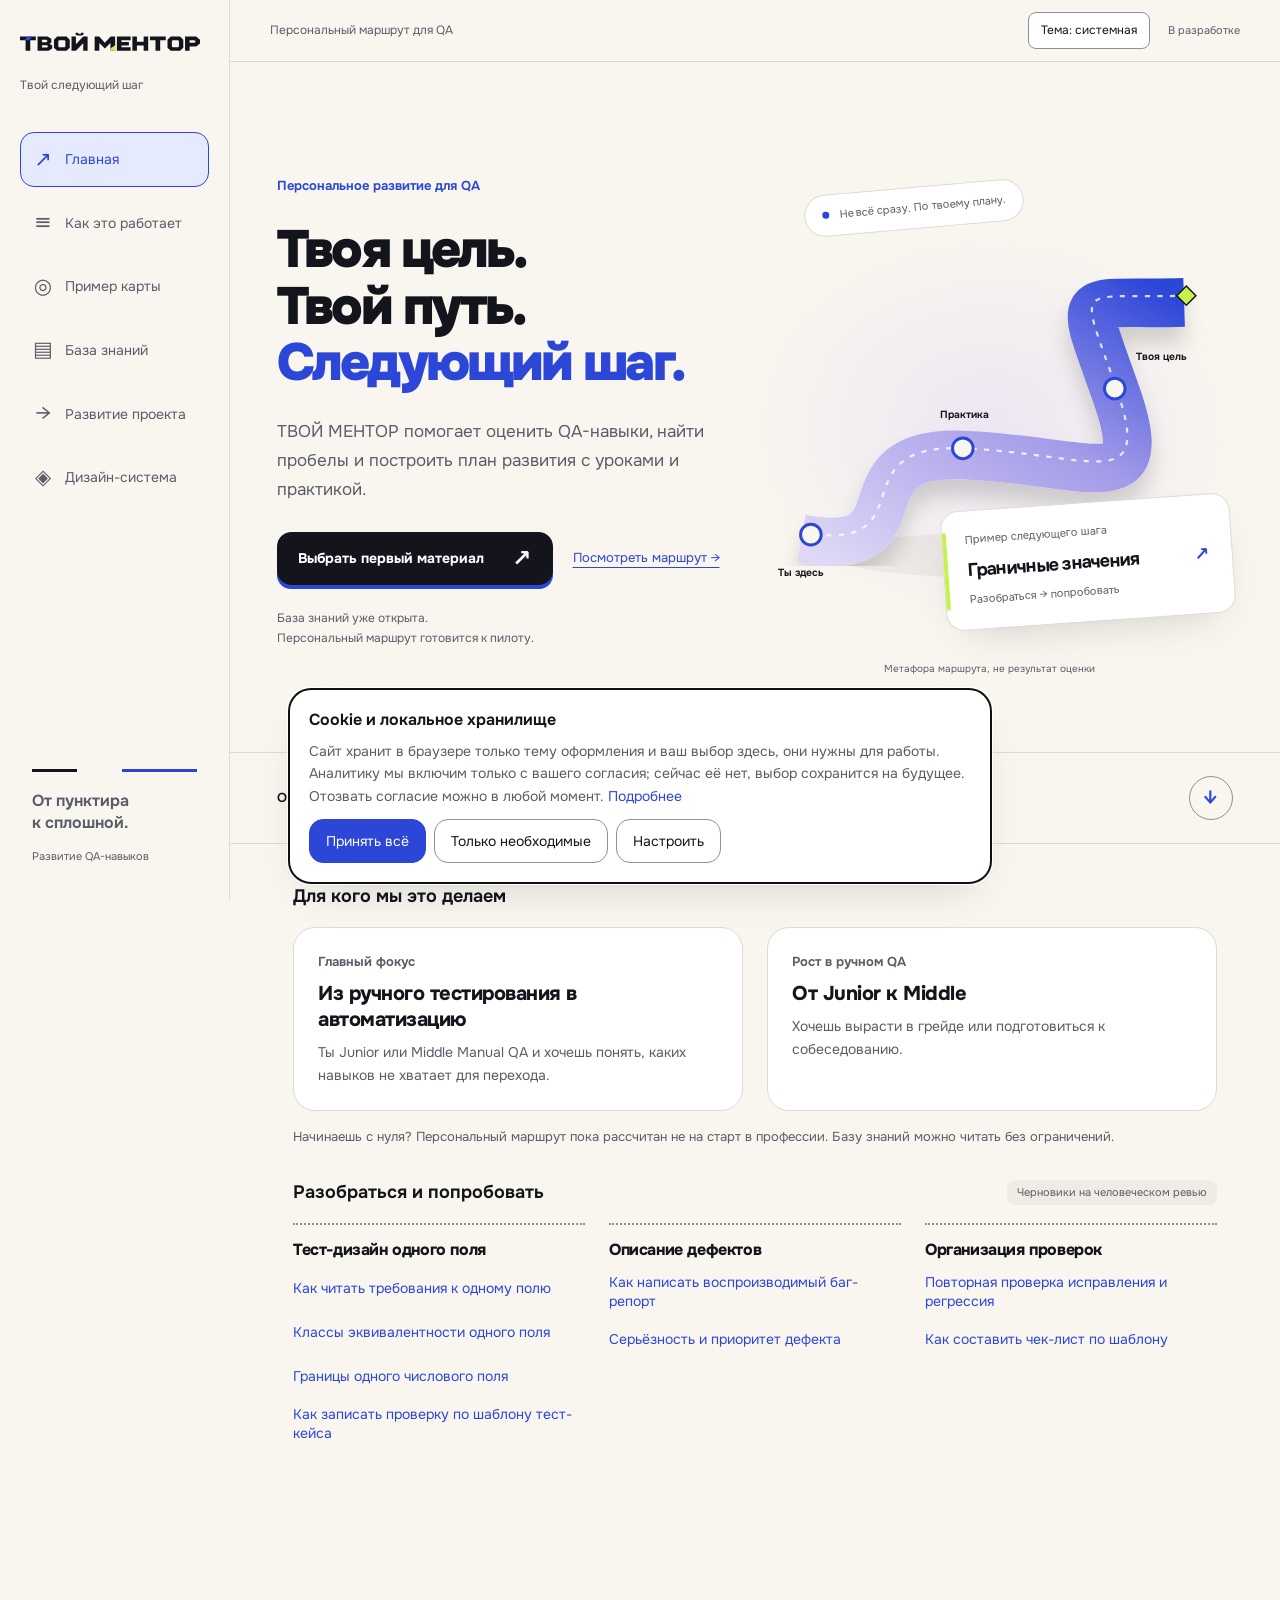
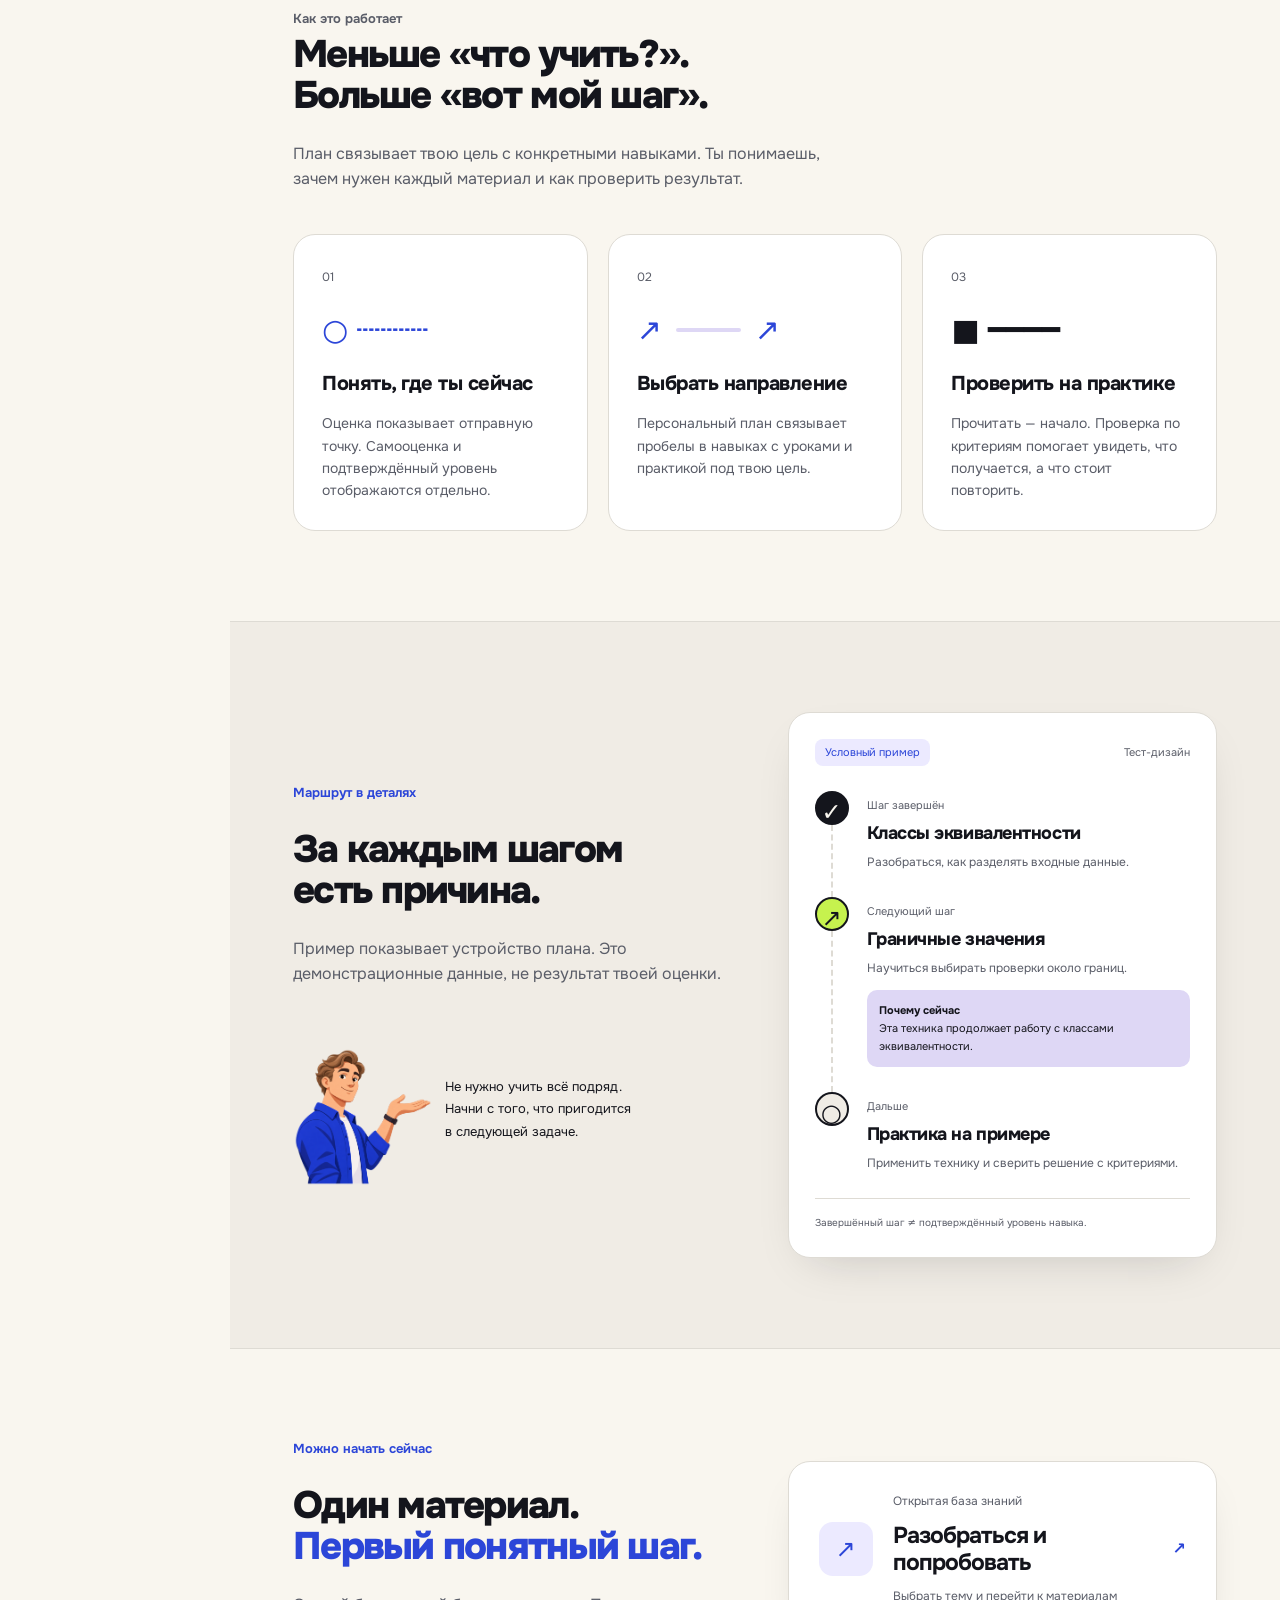
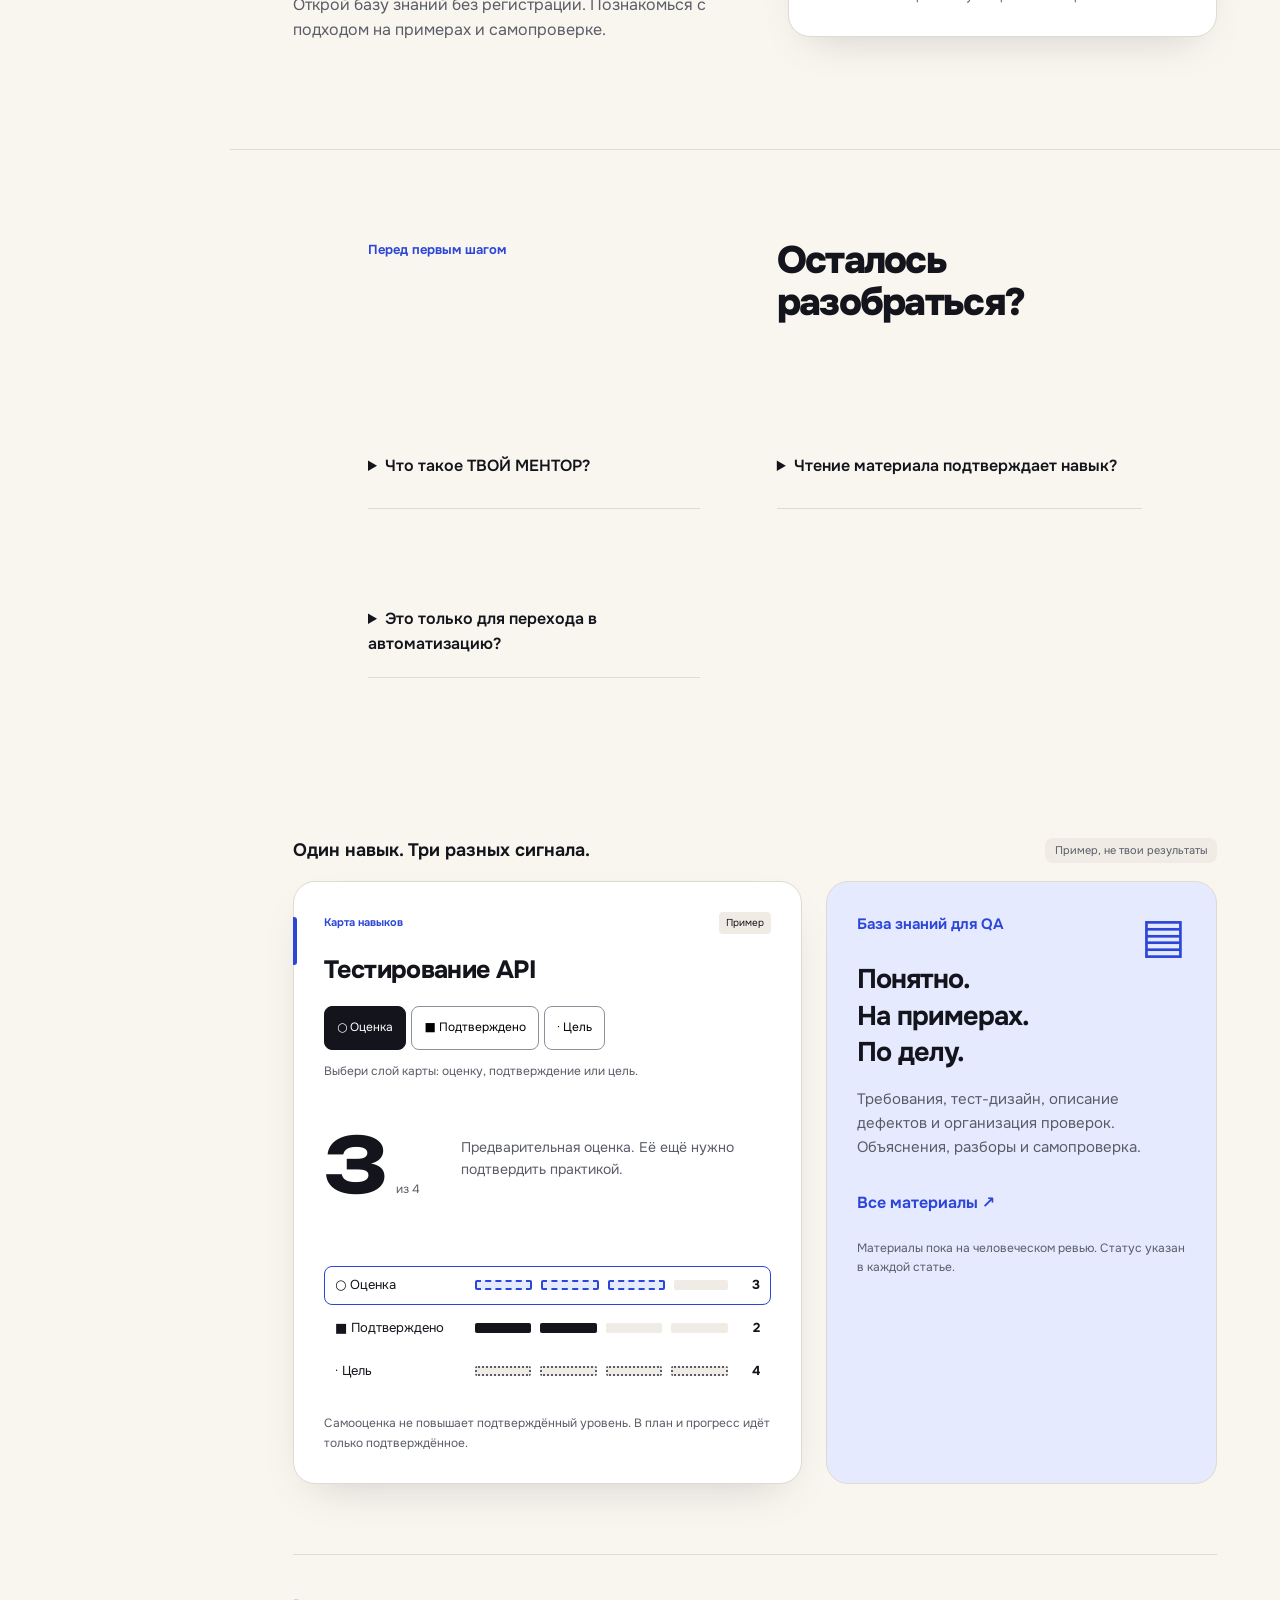
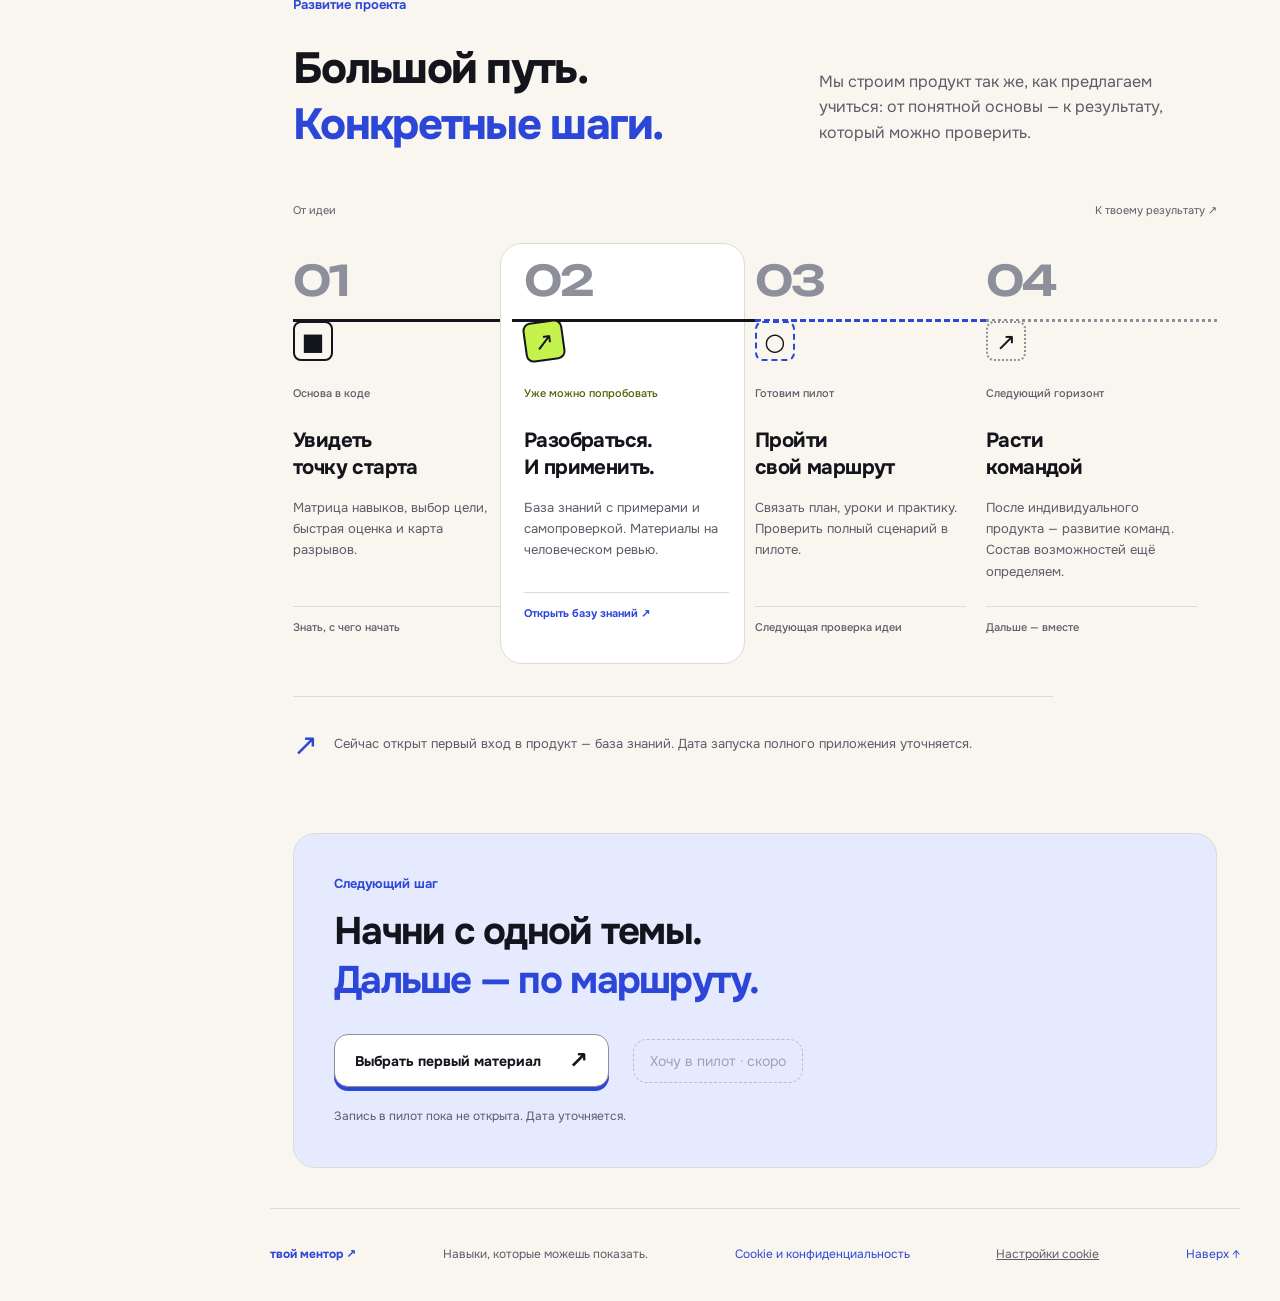
==== commit a183ee58: "Publish approved Mentor route landing and web design system" ====
--- a/index.html
+++ b/index.html
@@ -3,18 +3,29 @@
 <head>
   <meta charset="utf-8"><meta name="viewport" content="width=device-width,initial-scale=1">
   <meta name="description" content="Твой Ментор — персональный путь развития QA: карта навыков, осмысленный план и подтверждение знаний практикой. Продукт в разработке.">
-  <title>Твой Ментор — от «кажется, умею» к «могу показать»</title>
+  <title>ТВОЙ МЕНТОР — твоя цель, твой путь, следующий шаг</title>
   <link rel="canonical" href="https://avyakunichkin-code.github.io/tvoi-mentor-landing/">
+  <meta property="og:type" content="website">
+  <meta property="og:locale" content="ru_RU">
+  <meta property="og:site_name" content="Твой Ментор">
+  <meta property="og:title" content="Твой Ментор — от «кажется, умею» к «могу показать»">
+  <meta property="og:description" content="Персональный путь развития QA: карта навыков, осмысленный план и подтверждение знаний практикой. Продукт в разработке.">
+  <meta property="og:url" content="https://avyakunichkin-code.github.io/tvoi-mentor-landing/">
+  <meta property="og:image" content="https://avyakunichkin-code.github.io/tvoi-mentor-landing/og-image.png">
+  <meta property="og:image:width" content="1200">
+  <meta property="og:image:height" content="630">
+  <meta property="og:image:alt" content="Твой Ментор. Кажется, умею. Могу показать.">
+  <meta name="twitter:card" content="summary_large_image">
   <link rel="icon" href="favicon.svg" type="image/svg+xml">
   <link rel="preload" href="fonts/onest-var.woff2" as="font" type="font/woff2" crossorigin>
   <link rel="preload" href="fonts/unbounded-var.woff2" as="font" type="font/woff2" crossorigin>
-  <link rel="stylesheet" href="theme.css"><link rel="stylesheet" href="styles.css"><link rel="stylesheet" href="site.css"><link rel="stylesheet" href="roadmap.css">
-  <script src="site.js"></script><script src="demo.js" defer></script>
-</head>
+  <link rel="stylesheet" href="theme.css"><link rel="stylesheet" href="styles.css"><link rel="stylesheet" href="site.css"><link rel="stylesheet" href="roadmap.css"><link rel="stylesheet" href="consent.css">
+  <script src="site.js"></script><script src="consent.js" defer></script><script src="demo.js" defer></script>
+<link rel="stylesheet" href="brand-home.css"><script src="brand-motion.js" defer></script></head>
 <body class="public-home">
 <a class="skip" href="#main">К содержимому</a>
 <aside class="site-sidebar" aria-label="Навигация сайта">
-<a class="site-brand" href="index.html" aria-label="Твой Ментор — главная"><span aria-hidden="true">↗</span><span>твой<br> ментор</span></a>
+<a class="site-brand" href="index.html" aria-label="Твой Ментор — главная"><img data-brand-logo src="brand/logos/wordmark.svg" data-light-src="brand/logos/wordmark.svg" data-dark-src="brand/logos/wordmark-inverse.svg" alt="ТВОЙ МЕНТОР" width="180" height="25"></a>
 <p class="site-caption">Твой следующий шаг</p>
 <nav class="site-nav" aria-label="Основная навигация">
 <a href="index.html" aria-current="page"><span aria-hidden="true">↗</span>Главная</a>
@@ -22,37 +33,36 @@
 <a href="index.html#demo"><span aria-hidden="true">◎</span>Пример карты</a>
 <a href="knowledge/"><span aria-hidden="true">▤</span>База знаний</a>
 <a href="index.html#roadmap"><span aria-hidden="true">→</span>Развитие проекта</a>
+<a href="design-system/"><span aria-hidden="true">◈</span>Дизайн-система</a>
 </nav>
 <div class="site-sidebar-foot"><span class="site-seam" aria-hidden="true"></span><p>От пунктира<br>к сплошной.</p><small>Развитие QA-навыков</small></div></aside>
 <div class="site-workspace"><header class="site-topbar"><span>Персональный маршрут для QA</span><button type="button" data-theme-toggle hidden>Тема</button><span class="site-status">В разработке</span></header>
-<main id="main" class="wrap public-main">
-  <section class="public-hero" aria-labelledby="home-title">
-    <p class="eyebrow">От предположения к подтверждённому навыку</p>
-    <h1 id="home-title">Кажется, умею.<br><span>Могу показать.</span></h1>
-    <p class="public-intro">Пойми, где ты сейчас. Выбери цель. Развивай QA-навыки по плану, в котором у каждого шага есть причина.</p>
-    <div class="public-actions"><a class="button" href="knowledge/">Выбрать первый материал <span aria-hidden="true">↗</span></a><a href="#demo">Посмотреть пример карты →</a></div>
-    <p class="public-caption">База знаний открыта без регистрации. Персональный маршрут готовится к пилоту.</p>
-  </section>
-  <section class="public-next" aria-labelledby="next-title">
-    <div class="public-section-head"><h2 id="next-title">Разобраться и попробовать</h2><span class="public-tag">Пример учебного шага</span></div>
-    <article class="public-next-card"><span class="public-next-icon" aria-hidden="true">↗</span><div><p class="eyebrow">Тест-дизайн на понятном примере</p><h3>Граничные значения</h3><p>Как выбрать пределы и соседние значения, записать ожидания и проверить себя.</p></div><a href="knowledge/boundary-values/">Открыть материал ↗</a></article>
-  </section>
-  <section id="approach" class="public-approach" aria-labelledby="approach-title">
-    <h2 id="approach-title" class="public-section-title">От точки старта к результату</h2>
-    <ol class="public-route"><li><span aria-hidden="true">01</span><h3>Увидеть точку старта</h3><p>Оценка помогает найти пробелы. Её точность показывается отдельно.</p></li><li><span aria-hidden="true">02</span><h3>Развить навык</h3><p>Объяснения, примеры и практика — в маршруте к выбранной цели.</p></li><li><span aria-hidden="true">03</span><h3>Подтвердить результат</h3><p>Вопросами или практикой по правилам уровня. Самооценки недостаточно.</p></li></ol>
-  </section>
-  <section id="demo" class="public-demo" aria-labelledby="demo-title">
+<main id="main" class="wrap public-main approved-home" tabindex="-1">
+<section class="hero" data-concept="route"><div class="hero-copy"><p class="eyebrow">Персональное развитие для QA</p><h1>Твоя цель.<br>Твой путь.<br><em>Следующий шаг.</em></h1><p class="lead">ТВОЙ МЕНТОР помогает оценить QA-навыки, найти пробелы и построить план развития с уроками и практикой.</p><div class="actions"><a class="button primary" href="knowledge/">Выбрать первый материал <span>↗</span></a><a class="text-link" href="#route-plan">Посмотреть маршрут →</a></div><p class="availability">База знаний уже открыта.<br>Персональный маршрут готовится к пилоту.</p></div><div class="hero-art route-art"><div class="art-halo"></div><svg class="route-svg" viewBox="0 0 660 520" role="img" aria-label="Извилистая лента связывает текущую точку, практику и цель"><defs><linearGradient id="ribbon" x1="0" y1="1" x2="1" y2="0"><stop stop-color="#ded7f5"/><stop offset=".55" stop-color="#a39be9"/><stop offset="1" stop-color="#2c46d8"/></linearGradient><filter id="ribbon-shadow"><feDropShadow dx="0" dy="22" stdDeviation="14" flood-color="#14151c" flood-opacity=".15"/></filter></defs><ellipse cx="357" cy="438" rx="245" ry="31" fill="#14151c" opacity=".05"/><path d="M75 416 C250 446 120 295 294 302 S554 369 502 220 S445 100 594 95" fill="none" stroke="url(#ribbon)" stroke-width="66" filter="url(#ribbon-shadow)"/><path class="draw-path" d="M75 407 C250 437 120 286 294 293 S554 360 502 211 S445 91 594 86" fill="none" stroke="#fff" stroke-opacity=".8" stroke-width="3" stroke-dasharray="7 10"/><g fill="#f9f6ef" stroke="#2c46d8" stroke-width="4"><circle cx="88" cy="410" r="14"/><circle cx="294" cy="293" r="14"/><circle cx="500" cy="212" r="14"/></g><path d="M584 86l13-13 13 13-13 13z" fill="#c6f24e" stroke="#14151c" stroke-width="2"/><g fill="#14151c" font-size="14" font-weight="650"><text x="43" y="466">Ты здесь</text><text x="263" y="252">Практика</text><text x="529" y="173">Твоя цель</text></g></svg><div class="floating-note note-top"><span class="tiny-dot"></span> Не всё сразу. По твоему плану.</div><div class="next-card"><span class="small-label">Пример следующего шага</span><strong>Граничные значения <b>↗</b></strong><span>Разобраться → попробовать</span></div><div class="art-caption">Метафора маршрута, не результат оценки</div></div></section>
+
+
+<section class="hero-bottom"><span>Оценка навыков</span><span class="divider-arrow">→</span><span>Персональный план</span><span class="divider-arrow">→</span><span>Уроки и практика</span><a href="#approach" aria-label="Перейти к разделу Как это работает">↓</a></section><div class="retained-sections"><section class="public-audience" aria-labelledby="audience-title">
+    <div class="public-section-head"><h2 id="audience-title">Для кого мы это делаем</h2></div>
+    <div class="public-audience-grid"><article class="public-audience-card"><p class="eyebrow">Главный фокус</p><h3>Из ручного тестирования в автоматизацию</h3><p>Ты Junior или Middle Manual QA и хочешь понять, каких навыков не хватает для перехода.</p></article><article class="public-audience-card"><p class="eyebrow">Рост в ручном QA</p><h3>От Junior к Middle</h3><p>Хочешь вырасти в грейде или подготовиться к собеседованию.</p></article></div>
+    <p class="public-audience-note">Начинаешь с нуля? Персональный маршрут пока рассчитан не на старт в профессии. Базу знаний можно читать без ограничений.</p>
+  </section><section class="public-next" aria-labelledby="next-title">
+    <div class="public-section-head"><h2 id="next-title">Разобраться и попробовать</h2><span class="public-tag">Черновики на человеческом ревью</span></div>
+    <div class="kb-preview"><section class="kb-preview-group"><h3>Тест-дизайн одного поля</h3><ol><li><a href="knowledge/reading-field-requirements/">Как читать требования к одному полю</a></li><li><a href="knowledge/equivalence-partitioning/">Классы эквивалентности одного поля</a></li><li><a href="knowledge/boundary-values/">Границы одного числового поля</a></li><li><a href="knowledge/writing-test-cases/">Как записать проверку по шаблону тест-кейса</a></li></ol></section><section class="kb-preview-group"><h3>Описание дефектов</h3><ol><li><a href="knowledge/reproducible-bug-reports/">Как написать воспроизводимый баг-репорт</a></li><li><a href="knowledge/severity-and-priority/">Серьёзность и приоритет дефекта</a></li></ol></section><section class="kb-preview-group"><h3>Организация проверок</h3><ol><li><a href="knowledge/confirmation-and-regression/">Повторная проверка исправления и регрессия</a></li><li><a href="knowledge/writing-checklists/">Как составить чек-лист по шаблону</a></li></ol></section></div>
+  </section></div>
+<section class="section how-section" id="approach"><div class="section-heading"><p class="eyebrow">Как это работает</p><h2>Меньше «что учить?».<br>Больше «вот мой шаг».</h2><p>План связывает твою цель с конкретными навыками. Ты понимаешь, зачем нужен каждый материал и как проверить результат.</p></div><div class="three-grid"><article class="feature-card reveal"><span class="number">01</span><div class="mini-estimate">○ ┄┄┄┄</div><h3>Понять, где ты сейчас</h3><p>Оценка показывает отправную точку. Самооценка и подтверждённый уровень отображаются отдельно.</p></article><article class="feature-card reveal"><span class="number">02</span><div class="mini-route">↗ <span></span> ↗</div><h3>Выбрать направление</h3><p>Персональный план связывает пробелы в навыках с уроками и практикой под твою цель.</p></article><article class="feature-card reveal"><span class="number">03</span><div class="mini-confirm">■ ━━━━</div><h3>Проверить на практике</h3><p>Прочитать — начало. Проверка по критериям помогает увидеть, что получается, а что стоит повторить.</p></article></div></section>
+<section class="section map-section" id="route-plan"><div class="map-intro"><p class="eyebrow">Маршрут в деталях</p><h2>За каждым шагом<br>есть причина.</h2><p>Пример показывает устройство плана. Это демонстрационные данные, не результат твоей оценки.</p><div class="mentor-inline"><img src="brand/mascot/explain-waist.png" alt="" width="180" height="180" loading="lazy"><blockquote>Не нужно учить всё подряд.<br>Начни с того, что пригодится<br>в следующей задаче.</blockquote></div></div><div class="journey-demo reveal"><div class="demo-header"><span class="badge">Условный пример</span><span>Тест-дизайн</span></div><div class="journey-row done"><span class="journey-node">✓</span><div><small>Шаг завершён</small><h3>Классы эквивалентности</h3><p>Разобраться, как разделять входные данные.</p></div></div><div class="journey-row active"><span class="journey-node">↗</span><div><small>Следующий шаг</small><h3>Граничные значения</h3><p>Научиться выбирать проверки около границ.</p><div class="why"><b>Почему сейчас</b><br>Эта техника продолжает работу с классами эквивалентности.</div></div></div><div class="journey-row"><span class="journey-node">○</span><div><small>Дальше</small><h3>Практика на примере</h3><p>Применить технику и сверить решение с критериями.</p></div></div><p class="demo-disclaimer">Завершённый шаг ≠ подтверждённый уровень навыка.</p></div></section>
+<section class="section start-section" id="start"><div><p class="eyebrow">Можно начать сейчас</p><h2>Один материал.<br><em>Первый понятный шаг.</em></h2><p>Открой базу знаний без регистрации. Познакомься с подходом на примерах и самопроверке.</p></div><a class="material-card" href="knowledge/"><span class="material-icon">↗</span><span><small>Открытая база знаний</small><strong>Разобраться и попробовать</strong><span>Выбрать тему и перейти к материалам</span></span><b>↗</b></a></section>
+<section class="section faq-section"><p class="eyebrow">Перед первым шагом</p><h2>Осталось разобраться?</h2><details><summary>Что такое ТВОЙ МЕНТОР?</summary><p>Сервис оценки QA-навыков и персонального развития: оценка, план, уроки и практика. База знаний доступна сейчас, персональный маршрут готовится к пилоту.</p></details><details><summary>Чтение материала подтверждает навык?</summary><p>Нет. Прочитанный материал и выполненный учебный шаг сами по себе не подтверждают уровень. Нужны соответствующие свидетельства проверки по правилам продукта.</p></details><details><summary>Это только для перехода в автоматизацию?</summary><p>Подход помогает развивать QA-навыки под выбранную цель. Переход в автоматизацию — один из сценариев; базовые техники тестирования тоже входят в развитие.</p></details></section>
+<div class="retained-sections"><section id="demo" class="public-demo" aria-labelledby="demo-title">
     <div class="public-section-head"><h2 id="demo-title">Один навык. Три разных сигнала.</h2><span class="public-tag">Пример, не твои результаты</span></div>
     <div class="public-demo-grid"><div class="demo-card"><div class="card-top"><p class="eyebrow">Карта навыков</p><span class="sample-badge">Пример</span></div><h3>Тестирование API</h3>
       <div class="tabs" hidden role="group" aria-label="Выбрать представление" aria-describedby="demo-hint"><button type="button" data-view="estimate" aria-pressed="true">○ Оценка</button><button type="button" data-view="confirmed" aria-pressed="false">■ Подтверждено</button><button type="button" data-view="target" aria-pressed="false">· Цель</button></div>
       <p id="demo-hint" class="demo-hint" hidden>Выбери слой карты: оценку, подтверждение или цель.</p>
-      <div class="level-display" aria-live="polite" aria-atomic="true"><div class="level"><strong id="level">3</strong><span>из 4</span></div><p id="explanation">Предварительная оценка. Её ещё нужно подтвердить практикой.</p></div><div id="level-bars" class="level-bars estimate" aria-hidden="true"><i></i><i></i><i></i><i></i></div>
-      <p class="public-card-note">Самооценка не повышает подтверждённый уровень. В план и прогресс идёт только подтверждённое.</p><noscript><p>В примере: оценка 3, подтверждено 2, цель 4.</p></noscript>
-    </div><article class="public-library"><span aria-hidden="true">▤</span><p class="eyebrow">База знаний для QA</p><h3>Понятно.<br>На примерах.<br>По делу.</h3><p>Требования, тест-дизайн, описание дефектов и организация проверок. Объяснения, разборы и самопроверка.</p><a href="knowledge/">Все материалы ↗</a><p class="public-card-note">Материалы пока на человеческом ревью. Статус указан в каждой статье.</p></article></div>
-  </section>
-  <section class="public-manifesto" aria-labelledby="principle-title"><p class="eyebrow">Прогресс, у которого есть основания</p><h2 id="principle-title">Пунктир становится<br><span>сплошной.</span></h2><p>Уровни 1–2 подтверждаются вопросами. Для уровней 3–4 нужна практика и подготовленное задание. Прочитанный урок и подтверждённый навык показываются отдельно.</p><div class="public-progress-line" aria-hidden="true"><span></span><b>↗</b></div></section>
-  <section class="public-faq" aria-labelledby="faq-title"><div><p class="eyebrow">Понятные правила</p><h2 id="faq-title">Пара вопросов.<br>По делу.</h2></div><div class="public-faq-items"><details><summary>Это курс или персональный план?</summary><p>Твой Ментор связывает оценку QA-навыков, цель и персональный маршрут. Собственные уроки и практика — части этого пути. Полный продукт пока в разработке.</p></details><details><summary>Что можно попробовать уже сейчас?</summary><p>Пример карты и открытую базу знаний: объяснения, примеры и самопроверку. Материалы обозначены как AI-черновики на человеческом ревью.</p><a href="knowledge/">Открыть базу знаний ↗</a></details><details><summary>Прочитанная статья повышает уровень?</summary><p>Нет. Чтение и самопроверка помогают разобраться, но не подтверждают уровень. Уровни 1–2 подтверждаются вопросами, а 3–4 требуют подготовленной практики и проверки по критериям.</p></details></div></section>
-  <section id="roadmap" class="public-roadmap roadmap-journey" aria-labelledby="roadmap-title">
+      <div class="level-display" aria-live="polite" aria-atomic="true"><div class="level"><strong id="level">3</strong><span>из 4</span></div><p id="explanation">Предварительная оценка. Её ещё нужно подтвердить практикой.</p></div>
+      <ul class="signal-rows" aria-label="Пример по шкале из 4 уровней"><li class="is-active" data-signal="estimate"><span>○ Оценка</span><div class="level-bars estimate" aria-hidden="true"><i></i><i></i><i></i><i></i></div><strong>3</strong></li><li data-signal="confirmed"><span>■ Подтверждено</span><div class="level-bars confirmed" aria-hidden="true"><i></i><i></i><i></i><i></i></div><strong>2</strong></li><li data-signal="target"><span>· Цель</span><div class="level-bars target" aria-hidden="true"><i></i><i></i><i></i><i></i></div><strong>4</strong></li></ul>
+      <p class="public-card-note">Самооценка не повышает подтверждённый уровень. В план и прогресс идёт только подтверждённое.</p>
+    </div><article class="public-library"><span aria-hidden="true">▤</span><p class="eyebrow">База знаний для QA</p><h3>Понятно.<br> На примерах.<br> По делу.</h3><p>Требования, тест-дизайн, описание дефектов и организация проверок. Объяснения, разборы и самопроверка.</p><a href="knowledge/">Все материалы ↗</a><p class="public-card-note">Материалы пока на человеческом ревью. Статус указан в каждой статье.</p></article></div>
+  </section><section id="roadmap" class="public-roadmap roadmap-journey" aria-labelledby="roadmap-title">
     <div class="journey-heading"><div><p class="eyebrow">Развитие проекта</p><h2 id="roadmap-title">Большой путь.<br><span>Конкретные шаги.</span></h2></div><p>Мы строим продукт так же, как предлагаем учиться: от понятной основы — к результату, который можно проверить.</p></div>
     <div class="journey-map"><div class="journey-axis" aria-hidden="true"><span>От идеи</span><span>К твоему результату ↗</span></div>
     <ol aria-label="Маршрут развития проекта">
@@ -62,7 +72,6 @@
       <li class="journey-stage journey-future"><span class="journey-number" aria-hidden="true">04</span><div class="journey-node" aria-hidden="true">↗</div><span class="journey-status">Следующий горизонт</span><h3>Расти<br> командой</h3><p>После индивидуального продукта — развитие команд. Состав возможностей ещё определяем.</p><span class="journey-detail">Дальше — вместе</span></li>
     </ol></div>
     <p class="journey-footnote"><span aria-hidden="true">↗</span> Сейчас открыт первый вход в продукт — база знаний. Дата запуска полного приложения уточняется.</p>
-  </section>
-</main>
-<footer class="wrap site-footer"><a href="index.html">твой ментор ↗</a><span>Навыки, которые можешь показать.</span><a href="#main">Наверх ↑</a></footer></div>
+  </section><section class="public-final" aria-labelledby="final-title"><p class="eyebrow">Следующий шаг</p><h2 id="final-title">Начни с одной темы.<br><span>Дальше — по маршруту.</span></h2><div class="public-actions"><a class="button" href="knowledge/">Выбрать первый материал <span aria-hidden="true">↗</span></a><button class="pilot-stub" type="button" disabled>Хочу в пилот · скоро</button></div><p class="public-caption">Запись в пилот пока не открыта. Дата уточняется.</p></section></div></main>
+<footer class="wrap site-footer"><a href="index.html">твой ментор ↗</a><span>Навыки, которые можешь показать.</span><a href="privacy.html">Cookie и конфиденциальность</a><button type="button" class="cookie-settings" data-cookie-settings>Настройки cookie</button><a href="#main">Наверх ↑</a></footer></div>
 </body></html>
--- a/site.css
+++ b/site.css
@@ -2,4 +2,27 @@
 [hidden]{display:none!important}.site-sidebar{position:fixed;inset:0 auto 0 0;width:230px;padding:32px 20px;display:flex;flex-direction:column;border-right:1px solid var(--border);background:var(--bg);z-index:20}.site-brand{display:flex;align-items:center;gap:12px;font:800 21px/1.1 Unbounded,sans-serif;letter-spacing:-1px}.site-brand>span:first-child{font:700 48px Onest,sans-serif}.site-caption{font-size:12px;color:var(--text-2);margin:24px 0 36px}.site-nav{display:grid;gap:8px}.site-nav a{display:flex;align-items:center;gap:12px;min-height:48px;padding:10px 12px;border:1px solid transparent;border-radius:14px;font-size:14px;color:var(--text-2)}.site-nav a>span{width:20px;font-size:21px;text-align:center}.site-nav a:hover{background:var(--surface-2);text-decoration:none;color:var(--text)}.site-nav a[aria-current=page]{background:var(--accent-soft);border-color:var(--accent);color:var(--accent)}.site-sidebar-foot{margin-top:auto;padding:40px 12px 0}.site-sidebar-foot p{font-weight:650;line-height:1.4;margin:18px 0 8px}.site-sidebar-foot small{font-size:11px;color:var(--text-2)}.site-seam{display:block;height:3px;border-right:75px dashed var(--accent);background:linear-gradient(to right,var(--text) 50%,transparent 50%)}.site-workspace{margin-left:230px;min-width:0;min-height:100dvh}.site-workspace .wrap{width:calc(100% - 80px);max-width:1180px}.site-topbar{min-height:60px;padding:12px 40px;border-bottom:1px solid var(--border);display:flex;align-items:center;gap:18px;color:var(--text-2);font-size:12px}.site-status{margin-left:auto;font-size:11px}.site-topbar button{margin-left:auto;border:1px solid var(--border-strong);border-radius:8px;color:var(--text);background:var(--surface);padding:8px 12px;min-height:36px;font-size:12px;cursor:pointer}.site-topbar button:not([hidden])+.site-status{margin-left:0}.site-footer{border-top:1px solid var(--border);padding:24px 0;display:flex;flex-wrap:wrap;justify-content:space-between;gap:16px;color:var(--text-2);font-size:12px}.site-footer a{min-height:44px;display:flex;align-items:center}.site-footer>span{align-self:center}.site-footer a:first-child{font-weight:700}.eyebrow{font-family:Onest,sans-serif;font-size:13px;letter-spacing:0;text-transform:none}.public-main{padding:56px 0 72px}.public-hero{padding:12px 0 44px;border-bottom:1px solid var(--border)}.public-hero h1{font-size:clamp(30px,4.1vw,64px);font-weight:750;letter-spacing:-2.5px;line-height:1.2;margin:24px 0}.public-hero h1 span{color:var(--accent)}.public-intro{max-width:670px;font-size:18px;color:var(--text-2);line-height:1.7}.public-actions{display:flex;align-items:center;flex-wrap:wrap;gap:24px;margin-top:28px}.public-actions>a:not(.button){font-size:14px;color:var(--accent)}.public-caption{font-size:12px;color:var(--text-2);margin-top:20px}.button{border-radius:14px}.public-section-head{display:flex;align-items:center;justify-content:space-between;flex-wrap:wrap;gap:12px;margin:0 0 18px}.public-section-head h2,.public-section-title{font:650 18px/1.4 Onest,sans-serif;letter-spacing:0;margin:0}.public-tag{font-size:11px;padding:4px 10px;border-radius:8px;background:var(--surface-2);color:var(--text-2)}.public-next{padding-top:32px}.public-next-card{display:grid;grid-template-columns:auto minmax(0,1fr) auto;align-items:center;gap:24px;padding:28px;background:var(--surface);border:1px solid var(--border);border-radius:22px;box-shadow:var(--shadow)}.public-next-icon{width:56px;height:56px;background:var(--spark);color:var(--on-spark);border-radius:14px;display:grid;place-items:center;font-size:32px}.public-next-card .eyebrow{margin:0 0 8px;color:var(--text-2)}.public-next-card h3{font-size:28px;line-height:1.2;margin:0 0 12px}.public-next-card p:last-child{font-size:14px;color:var(--text-2);max-width:560px;margin:0}.public-next-card>a{color:var(--accent);font-weight:650;font-size:14px;max-width:155px}.public-approach{padding:40px 0}.public-route{padding:0;margin:20px 0 0;list-style:none;display:grid;grid-template-columns:repeat(3,minmax(0,1fr));gap:24px}.public-route li{border-top:2px dotted var(--border-strong);padding-top:16px}.public-route li>span{color:var(--accent);font:12px 'JetBrains Mono',monospace}.public-route h3{font-size:16px;margin:12px 0 8px}.public-route p{font-size:13px;color:var(--text-2);margin:0}.public-demo-grid{display:grid;grid-template-columns:minmax(0,1.3fr) minmax(0,1fr);gap:24px}.public-library{padding:30px;background:var(--accent-soft);border:1px solid var(--border);border-radius:22px}.public-library>span{float:right;color:var(--accent);font-size:48px;line-height:1}.public-library h3{font:700 27px/1.35 Unbounded,sans-serif;letter-spacing:-1px;margin:16px 0}.public-library p{font-size:15px}.public-library>a{display:inline-block;color:var(--accent);font-weight:650;margin-top:16px}.public-card-note{color:var(--text-2);font-size:12px!important;margin:24px 0 0!important}.public-manifesto{padding:64px 0 48px;max-width:850px}.public-manifesto h2{font-weight:700;font-size:clamp(26px,3.6vw,50px);line-height:1.3}.public-manifesto h2 span{text-decoration:underline;text-decoration-color:var(--accent);text-underline-offset:10px}.public-manifesto>p:last-of-type{max-width:650px;color:var(--text-2);font-size:16px}.public-progress-line{height:3px;border-right:4px solid var(--accent);border-top:3px dotted var(--text-2);position:relative;margin-top:36px;max-width:600px}.public-progress-line span{position:absolute;width:50%;left:0;top:-3px;border-top:3px solid var(--text)}.public-progress-line b{position:absolute;left:49%;top:-18px;background:var(--bg);padding:0 8px;color:var(--accent);font-size:24px}.public-faq{display:grid;grid-template-columns:1fr 1.3fr;gap:48px;padding:40px 0 56px;border-top:1px solid var(--border)}.public-faq h2{font-size:28px}.public-faq details{border-bottom:1px solid var(--border);padding:20px 0}.public-faq summary{cursor:pointer;font-weight:650;min-height:44px}.public-faq details p{font-size:15px;color:var(--text-2)}.public-faq details a{color:var(--accent)}.public-roadmap{padding:40px 0;border-top:1px solid var(--border)}.public-roadmap h2{font-size:30px;font-weight:650}.public-roadmap ol{display:grid;grid-template-columns:repeat(2,minmax(0,1fr));list-style:none;gap:24px;padding:0;margin:32px 0 0}.public-roadmap li{padding:24px;border:1px solid var(--border);border-radius:22px;background:var(--surface)}.public-roadmap li>span{font-size:12px;color:var(--accent)}.public-roadmap h3{font-size:20px;margin:12px 0}.public-roadmap li p{font-size:14px;color:var(--text-2);margin:0}.kb-main{padding-top:36px}.kb-heading{margin-top:16px}.kb-heading h1{font-size:clamp(28px,3.5vw,46px);font-weight:700}.kb-layout{grid-template-columns:minmax(170px,210px) minmax(0,720px);gap:32px}.kb-section{max-width:none;margin-top:40px}.kb-section>h2{font-family:Onest,sans-serif;font-weight:700;letter-spacing:-.5px}.kb-cards{gap:20px}.kb-card{border:1px solid var(--border);border-radius:22px;padding:26px;background:var(--surface);box-shadow:var(--shadow)}.kb-card h2{font-size:23px}.kb-card .eyebrow{font-size:12px}.kb-draft{border-radius:14px;background:var(--accent-soft);border-color:var(--border)}.kb-pagination a{font-size:14px}.kb-toc{border-left:2px dotted var(--border-strong);padding-left:18px}.kb-prose h2{border-top:1px solid var(--border);padding-top:24px}.kb-prose h2:first-child{border-top:0;padding-top:0}.kb-example{border-radius:14px}.kb-visual{border-radius:22px}.skip{position:fixed;top:-100px;left:16px;z-index:100;padding:12px 18px;background:var(--surface);border:1px solid var(--border-strong);border-radius:14px}.skip:focus{top:16px}html{scroll-behavior:auto}button:focus-visible,summary:focus-visible{outline:3px solid var(--focus);outline-offset:4px}
 @media(max-width:1200px){.site-sidebar{width:200px;padding-inline:14px}.site-workspace{margin-left:200px}.site-workspace .wrap{width:calc(100% - 48px)}.site-topbar{padding-inline:24px}.public-next-card{grid-template-columns:auto minmax(0,1fr)}.public-next-card>a{grid-column:2;max-width:none}.public-demo-grid{grid-template-columns:1fr}.public-library h3 br{display:none}.public-library h3{max-width:500px}.kb-layout{grid-template-columns:1fr}.kb-toc{position:static;border-bottom:1px solid var(--border);padding-bottom:20px}.kb-toc ol{columns:2;column-gap:24px}.kb-toc li{break-inside:avoid}}
 @media(max-width:760px){.site-sidebar{position:relative;width:auto;padding:16px;border-right:0;border-bottom:1px solid var(--border)}.site-brand{font-size:18px}.site-brand br{display:none}.site-brand>span:first-child{font-size:32px}.site-caption,.site-sidebar-foot{display:none}.site-nav{display:flex;gap:4px;overflow:auto;padding:4px;margin:16px -4px -4px}.site-nav a{flex:0 0 auto;min-height:44px;font-size:13px;padding:8px 12px}.site-nav a>span{display:none}.site-workspace{margin-left:0}.site-workspace .wrap{width:calc(100% - 32px)}.site-topbar{padding:10px 16px;gap:10px;font-size:11px;flex-wrap:wrap}.site-topbar button{font-size:11px}.site-status{font-size:10px}.public-main{padding-top:28px}.public-hero{padding-top:8px}.public-hero h1{font-size:clamp(25px,6.4vw,45px);letter-spacing:-1.5px}.public-intro{font-size:16px}.public-actions{gap:20px}.public-next-card{padding:20px;gap:16px}.public-next-card h3{font-size:23px}.public-next-icon{width:42px;height:42px;font-size:26px}.public-next-card>a{grid-column:1/-1}.public-route{grid-template-columns:1fr}.public-route li{padding-top:12px}.public-route h3{margin-top:8px}.public-faq{grid-template-columns:1fr;gap:12px}.public-roadmap ol{grid-template-columns:1fr}.public-library h3{font-size:23px}.demo-card{padding:20px}.level-display{grid-template-columns:100px 1fr;gap:14px}.level strong{font-size:64px}.tabs button{font-size:11px;padding:10px}.kb-heading h1{font-size:30px;overflow-wrap:normal}.kb-cards{grid-template-columns:1fr;gap:16px}.kb-toc ol{columns:1}.kb-card{padding:22px}.kb-card h2{font-size:23px}.kb-lead{font-size:17px}.site-footer{font-size:11px}.public-manifesto h2{font-size:26px}.public-faq h2,.public-roadmap h2{font-size:26px}}
+.public-audience{padding-top:32px}.public-audience-grid{display:grid;grid-template-columns:repeat(2,minmax(0,1fr));gap:24px}.public-audience-card{padding:24px;background:var(--surface);border:1px solid var(--border);border-radius:22px}.public-audience-card .eyebrow{margin:0 0 8px;color:var(--text-2)}.public-audience-card h3{font-size:20px;line-height:1.3;margin:0 0 8px}.public-audience-card p:last-child{font-size:14px;color:var(--text-2);margin:0}.public-audience-note{font-size:13px;color:var(--text-2);margin:16px 0 0}
+.kb-preview{display:grid;grid-template-columns:repeat(3,minmax(0,1fr));gap:24px}.kb-preview-group{border-top:2px dotted var(--border-strong);padding-top:16px}.kb-preview-group h3{font-size:16px;margin:0 0 8px}.kb-preview-group ol{list-style:none;margin:0;padding:0}.kb-preview-group a{display:flex;align-items:center;min-height:44px;padding:6px 0;font-size:14px;line-height:1.4;color:var(--accent)}
+.signal-rows{list-style:none;margin:16px 0 0;padding:0;display:grid;gap:4px}.signal-rows li{display:grid;grid-template-columns:128px minmax(0,1fr) 20px;align-items:center;gap:12px;padding:8px 10px;border:1px solid transparent;border-radius:8px;font-size:13px}.signal-rows li.is-active{border-color:var(--accent)}.signal-rows strong{text-align:right}
+.public-final{margin-top:24px;padding:40px;background:var(--accent-soft);border:1px solid var(--border);border-radius:22px}.public-final .eyebrow{margin:0}.public-final h2{font-size:clamp(24px,3vw,40px);font-weight:700;line-height:1.3;margin:12px 0 0}.public-final h2 span{color:var(--accent)}.public-final .public-caption{margin-bottom:0}.public-final .public-caption:empty{display:none}.pilot-stub{min-height:44px;padding:10px 16px;border:1px dashed var(--border-strong);border-radius:14px;background:transparent;color:var(--text-2);font:inherit;font-size:14px;cursor:not-allowed}
+@media(max-width:1200px){.kb-preview{grid-template-columns:repeat(2,minmax(0,1fr))}}
+@media(max-width:760px){.public-audience-grid,.kb-preview{grid-template-columns:1fr;gap:16px}.public-final{padding:24px 20px}.signal-rows li{grid-template-columns:106px minmax(0,1fr) 16px;gap:8px;padding-inline:6px;font-size:12px}}
 @media(prefers-reduced-motion:no-preference){html{scroll-behavior:smooth}.site-nav a{transition:background-color 150ms ease,color 150ms ease}}
+
+/* ADR 0038: approved public web brand. Application tokens remain managed in packages/ui. */
+:root{--bg:#f9f6ef;--lilac:#ded7f5;--font-display:Onest,system-ui,sans-serif}
+:root[data-theme=dark]{--bg:#0e0f14;--lilac:#302c49}
+@media(prefers-color-scheme:dark){:root:not([data-theme=light]){--bg:#0e0f14;--lilac:#302c49}}
+.site-brand img{display:block;width:180px;height:auto;max-width:100%}.site-brand{min-width:0}
+.site-workspace h1,.site-workspace h2,.site-workspace h3{font-family:Onest,system-ui,sans-serif}
+.site-workspace .approved-home{width:100%;max-width:1440px;padding:0;margin-inline:auto}
+.approved-home .section-heading{display:block}.approved-home .hero-art{padding:0}.approved-home .hero-art:before,.approved-home .hero-art:after{display:none}
+.approved-home .hero h1{font-family:Onest,system-ui,sans-serif;font-weight:900;line-height:1.08}
+.approved-home .retained-sections{padding:40px 6%}.approved-home .retained-sections .public-next{padding-bottom:25px}
+.approved-home .public-demo{padding-block:30px}.approved-home .public-final{padding-bottom:40px}
+.approved-home .public-roadmap{margin-top:40px}.approved-home .public-audience{padding-top:0}
+.approved-home .roadmap-journey .journey-node{width:40px;height:40px;min-width:0;display:grid;place-items:center;background:var(--bg);color:var(--text);border-radius:8px}
+.approved-home .roadmap-journey .journey-open .journey-node{background:var(--spark);color:var(--on-spark)}
+.site-nav{scrollbar-width:none}.site-nav::-webkit-scrollbar{display:none}
+@media(max-width:700px){.site-sidebar{position:relative;inset:auto;width:auto;padding:22px 20px 0;border-right:0}.site-sidebar .site-brand{width:180px}.site-caption,.site-sidebar-foot{display:none}.site-sidebar .site-nav{display:flex;overflow-x:auto;padding:14px 0;gap:3px}.site-nav a{white-space:nowrap;min-height:44px;font-size:11px;padding:8px 10px}.site-nav a>span{display:none}.site-workspace{margin-left:0}.site-topbar{padding:12px 24px}.site-workspace .approved-home{width:100%}.approved-home .retained-sections{padding:30px 24px}}
--- a/consent.css
+++ b/consent.css
@@ -0,0 +1,11 @@
+.cookie-consent{position:fixed;inset:auto 16px 16px 16px;z-index:90;max-width:704px;max-height:calc(100dvh - 32px);overflow-y:auto;margin-inline:auto;padding:20px;border:1px solid var(--border-strong);border-radius:22px;background:var(--surface);color:var(--text);box-shadow:var(--shadow);font-size:14px}
+.cookie-consent h2{font:650 16px/1.4 Onest,sans-serif;letter-spacing:0;margin:0 0 8px}
+.cookie-consent p{margin:0 0 12px;color:var(--text-2);line-height:1.6}
+.cookie-consent a{color:var(--accent)}
+.cookie-consent__options{display:grid;gap:8px;margin:0 0 12px;padding:0;border:0}
+.cookie-consent__actions{display:flex;flex-wrap:wrap;gap:8px}
+.cookie-consent button,.cookie-settings{min-height:44px;padding:8px 16px;border:1px solid var(--border-strong);border-radius:14px;background:var(--surface);color:var(--text);font:inherit;cursor:pointer}
+.cookie-consent button.cookie-primary{background:var(--accent);border-color:var(--accent);color:var(--on-accent,#fff)}
+.cookie-settings{padding:0;border:0;background:none;text-decoration:underline;font-size:12px;color:var(--text-2)}
+.cookie-consent :focus-visible,.cookie-settings:focus-visible{outline:3px solid var(--focus);outline-offset:3px}
+.legal-table-wrap{max-width:100%;overflow-x:auto}.legal-table{width:100%;min-width:480px;border-collapse:collapse;font-size:14px}.legal-table th,.legal-table td{text-align:left;vertical-align:top;padding:10px 12px;border-bottom:1px solid var(--border)}
--- a/brand-home.css
+++ b/brand-home.css
@@ -0,0 +1,14 @@
+@font-face{font-family:Onest;src:url('brand/fonts/onest-var.woff2') format('woff2');font-weight:100 900;font-display:swap}@font-face{font-family:'JetBrains Mono';src:url('brand/fonts/jetbrains-mono-var.woff2') format('woff2');font-weight:100 800;font-display:swap}
+:root{color-scheme:light;--bg:#f9f6ef;--surface:#fff;--surface-2:#f0ece5;--text:#14151c;--muted:#5a5d68;--accent:#2c46d8;--on-accent:#fff;--lilac:#ded7f5;--lime:#c6f24e;--border:#dedbd4;--strong-border:#8d909a;--primary:#14151c;--on-primary:#fff;--soft:#eceaff;--error:#b3261e;--error-soft:#fbe6e4;--success:#157a4a;--success-soft:#dff3e8;--shadow:0 18px 45px -22px #14151c35;--rail:232px;--radius:22px;--ease:cubic-bezier(.22,1,.36,1)}
+:root[data-theme=dark]{color-scheme:dark;--bg:#0e0f14;--surface:#181a22;--surface-2:#22252f;--text:#eef0ea;--muted:#a3a7b5;--accent:#8ea2ff;--on-accent:#0e0f14;--lilac:#302c49;--border:#2f333f;--strong-border:#6b6f7b;--primary:#eef0ea;--on-primary:#0e0f14;--soft:#232b4f;--error:#ff8a80;--error-soft:#3a1b19;--success:#5cc593;--success-soft:#15301f;--shadow:none}
+*{box-sizing:border-box}html{scroll-behavior:smooth;scroll-padding-top:98px}body{margin:0;background:var(--bg);color:var(--text);font-family:Onest,system-ui,sans-serif;font-size:16px;line-height:1.6}button,input,select{font:inherit}button,a,input,select,summary{-webkit-tap-highlight-color:transparent}a{color:var(--accent)}button{cursor:pointer}a:focus-visible,button:focus-visible,input:focus-visible,select:focus-visible,summary:focus-visible{outline:3px solid var(--accent);outline-offset:5px}button:disabled{cursor:not-allowed;opacity:.5}img{max-width:100%;object-fit:contain}svg{display:block;width:100%;height:auto}h1,h2,h3,p{margin-top:0}h1,h2,h3{line-height:1.08}h1{font-size:clamp(42px,4.1vw,72px);font-weight:900;letter-spacing:-.055em;margin-bottom:26px}h2{font-size:clamp(32px,3vw,48px);letter-spacing:-.045em;font-weight:850;margin-bottom:24px}h3{font-size:22px;letter-spacing:-.025em;font-weight:750}em{font-style:normal;color:var(--accent)}p{color:var(--muted)}[hidden]{display:none!important}.skip{position:fixed;left:16px;top:-100px;z-index:20;background:var(--surface);padding:12px}.skip:focus{top:16px}.rail{position:fixed;inset:0 auto 0 0;width:var(--rail);padding:40px 24px 28px;border-right:1px solid var(--border);display:flex;flex-direction:column;z-index:5;background:var(--bg)}.brand{display:block;width:180px}.brand img{display:block;width:180px;height:auto}.rail-caption{font-size:12px;margin:26px 0 35px}.rail nav{display:grid;gap:8px}.rail nav a{color:var(--muted);text-decoration:none;display:flex;align-items:center;gap:15px;padding:13px 12px;border:1px solid transparent;border-radius:14px;font-size:14px;min-height:48px}.rail nav a span{font-size:21px;width:21px}.rail nav a:hover{background:var(--surface-2)}.rail nav a.current{border-color:var(--accent);background:var(--soft);color:var(--accent)}.rail-bottom{margin-top:auto;padding-top:40px}.rail-bottom strong{font-size:15px;line-height:1.4;display:block}.rail-bottom small{display:block;color:var(--muted);font-size:11px;margin-top:16px}.brand-line{display:flex;align-items:center;gap:8px;width:150px;margin-bottom:20px}.brand-line i{height:3px;flex:1;background:var(--accent)}.brand-line i:first-child{background:repeating-linear-gradient(90deg,var(--accent) 0 6px,transparent 6px 11px)}.brand-line b{color:var(--accent)}.workspace{margin-left:var(--rail)}.studio-bar{position:sticky;top:0;background:var(--bg);z-index:4;display:flex;align-items:center;justify-content:space-between;gap:16px;padding:14px 36px;border-bottom:1px solid var(--border)}.variant-picker{display:flex;gap:6px;flex-wrap:wrap}.variant-picker button,.theme-toggle{border:1px solid transparent;background:transparent;color:var(--muted);border-radius:9px;padding:10px 13px;font-size:12px;min-height:44px}.variant-picker button[aria-pressed=true]{background:var(--text);color:var(--bg)}.theme-toggle{border-color:var(--strong-border);color:var(--text)}.studio-tools{display:flex;gap:16px;align-items:center}.draft-label{font-size:11px;color:var(--muted)}.hero{display:grid;grid-template-columns:1fr 1.08fr;align-items:center;min-height:690px;padding:64px 4.5% 54px;gap:18px;overflow:hidden}.eyebrow{font-size:13px;color:var(--accent);font-weight:650;margin-bottom:25px}.hero-copy{position:relative;z-index:1}.lead{font-size:17px;line-height:1.7;max-width:480px;margin-bottom:27px}.actions{display:flex;flex-wrap:wrap;gap:20px;align-items:center}.button{min-height:48px;border:1px solid var(--strong-border);border-radius:14px;padding:14px 20px;display:inline-flex;align-items:center;justify-content:center;gap:28px;text-decoration:none;font-weight:700;font-size:14px;background:var(--surface);color:var(--text)}.button.primary{background:var(--primary);color:var(--on-primary);border-color:var(--primary);box-shadow:0 4px 0 #2c46d8;transition:transform .2s var(--ease)}.button:hover{transform:translateY(-2px)}.text-link{font-size:13px;text-underline-offset:5px}.availability{font-size:12px;line-height:1.7;margin:23px 0 0}.hero-art{position:relative;height:530px;min-width:0}.hero-art>svg{position:absolute;inset:24px 0 auto;width:100%;height:calc(100% - 24px)}.art-halo{position:absolute;inset:70px -20px 40px;background:radial-gradient(ellipse,#ded7f580,transparent 68%);border-radius:50%}.floating-note{position:absolute;background:var(--surface);border:1px solid var(--border);border-radius:999px;padding:11px 17px;box-shadow:var(--shadow);font-size:11px;color:var(--muted);z-index:1}.note-top{top:40px;left:12%;transform:rotate(-5deg)}.tiny-dot{display:inline-block;width:7px;height:7px;background:var(--accent);border-radius:50%;margin-right:7px}.next-card{position:absolute;bottom:55px;right:0;background:var(--surface);border:1px solid var(--border);border-radius:18px;padding:20px 23px;box-shadow:var(--shadow);transform:rotate(-4deg);width:290px;z-index:2}.next-card:before{content:'';position:absolute;left:0;top:20px;bottom:20px;width:4px;border-radius:4px;background:var(--lime)}.next-card span{display:block;font-size:11px;color:var(--muted)}.next-card strong{font-size:18px;letter-spacing:-.04em;display:block;margin:7px 0}.next-card strong b{color:var(--accent);float:right}.art-caption{position:absolute;bottom:0;width:100%;text-align:center;font-size:10px;color:var(--muted)}.hero-bottom{display:flex;align-items:center;justify-content:center;gap:32px;border-block:1px solid var(--border);padding:23px 4.5%;font-size:13px;font-weight:600}.divider-arrow{color:var(--accent)}.hero-bottom a{margin-left:auto;border:1px solid var(--strong-border);border-radius:50%;width:44px;height:44px;text-align:center;line-height:42px;text-decoration:none;font-size:20px}.modules-art{perspective:1000px}.orbit{position:absolute;border:1px solid var(--border);border-radius:50%;transform:rotate(-25deg);width:100%;height:70%;top:15%;left:0}.orbit-two{width:75%;height:90%;top:5%;left:10%;transform:rotate(25deg)}.skill-block{position:absolute;display:flex;flex-direction:column;justify-content:center;border:1px solid #ffffffb0;border-radius:22px;box-shadow:0 22px 35px -20px #14151c55;padding:22px 25px;color:#14151c;transform:rotate(-8deg);background:linear-gradient(135deg,#ffffffeb,#ded7f5cc);backdrop-filter:blur(6px);width:180px;height:145px}.skill-block span{font-family:'JetBrains Mono',monospace;font-size:10px;opacity:.65}.skill-block strong{font-size:32px;line-height:1.2;letter-spacing:-.05em}.skill-block small{font-size:10px;margin-top:8px}.block-sql{top:45px;left:20px;transform:rotate(-10deg)}.block-api{top:125px;right:0;transform:rotate(10deg);background:linear-gradient(135deg,#7b88f5,#2c46d8);color:white}.block-test{top:245px;left:35px;width:250px;height:170px;transform:rotate(-6deg);z-index:2}.block-test strong{font-size:30px}.block-code{bottom:10px;right:8px;transform:rotate(10deg);width:160px;height:130px}.block-line{width:100%;margin-top:17px;height:4px;background:linear-gradient(90deg,#2c46d8 70%,#c6f24e 70%);border-radius:4px}.module-marker{position:absolute;top:14px;right:10px;font-size:11px;color:var(--muted)}.modules-art .art-caption{bottom:-20px}.steps-art .note-top{top:0;left:4%}.section{padding:90px 6%;border-bottom:1px solid var(--border)}.section-heading{max-width:680px;margin-bottom:42px}.section-heading p:last-child{max-width:550px}.three-grid{display:grid;grid-template-columns:repeat(3,1fr);gap:20px}.feature-card{padding:28px;background:var(--surface);border:1px solid var(--border);border-radius:var(--radius)}.number{font-size:12px;color:var(--muted)}.feature-card h3{font-size:20px;margin:26px 0 15px;line-height:1.3}.feature-card p{font-size:14px;margin:0}.mini-estimate,.mini-route,.mini-confirm{font-size:30px;color:var(--accent);margin:27px 0 5px;line-height:1}.mini-route{display:flex;gap:14px;align-items:center}.mini-route span{width:65px;height:4px;border-radius:4px;background:var(--lilac)}.mini-confirm{color:var(--text)}.map-section{display:grid;grid-template-columns:1fr 1fr;gap:65px;background:var(--surface-2);align-items:center}.map-intro>p{max-width:430px}.mentor-inline{display:flex;align-items:center;margin-top:45px}.mentor-inline img{width:140px;height:155px;object-fit:contain;object-position:bottom}.mentor-inline blockquote{margin:0 0 0 12px;font-size:13px;line-height:1.7}.journey-demo{background:var(--surface);border:1px solid var(--border);border-radius:22px;padding:26px;box-shadow:var(--shadow)}.demo-header{display:flex;align-items:center;justify-content:space-between;gap:10px;font-size:11px;color:var(--muted);margin-bottom:25px}.badge{display:inline-block;background:var(--soft);color:var(--accent);padding:5px 10px;border-radius:8px;font-size:11px}.journey-row{display:flex;gap:18px;position:relative;padding-bottom:25px}.journey-row:not(:last-of-type):before{content:'';position:absolute;left:16px;top:34px;bottom:0;border-left:2px dashed var(--border)}.journey-node{width:34px;height:34px;min-width:34px;background:var(--surface-2);border-radius:50%;display:grid;place-items:center}.journey-row.active .journey-node{background:var(--lime);color:#14151c}.journey-row.done .journey-node{background:var(--text);color:var(--bg)}.journey-row small{font-size:11px;color:var(--muted)}.journey-row h3{font-size:18px;line-height:1.4;margin:4px 0 7px}.journey-row p{font-size:12px;margin:0}.why{background:var(--lilac);padding:12px;border-radius:10px;font-size:11px;margin-top:12px}.demo-disclaimer{font-size:10px;margin:0;border-top:1px solid var(--border);padding-top:16px}.start-section{display:grid;grid-template-columns:1fr 1fr;gap:65px;align-items:center}.start-section p{max-width:420px}.material-card{background:var(--surface);border:1px solid var(--border);box-shadow:var(--shadow);border-radius:22px;padding:30px;display:flex;gap:20px;align-items:center;text-decoration:none;color:var(--text)}.material-card>span:nth-child(2){display:grid;gap:10px}.material-card small,.material-card span span{font-size:12px;color:var(--muted)}.material-card strong{font-size:23px;line-height:1.2;letter-spacing:-.04em}.material-card>b{margin-left:auto;color:var(--accent)}.material-icon{flex:0 0 54px;height:54px;display:grid;place-items:center;background:var(--soft);color:var(--accent);border-radius:14px;font-size:24px}.faq-section{max-width:900px;margin:auto;border:0}.faq-section details{border-bottom:1px solid var(--border);padding:20px 0}.faq-section summary{cursor:pointer;font-weight:600;min-height:44px;align-content:center}.faq-section details p{font-size:14px;margin:12px 0 0;max-width:680px}footer{border-top:1px solid var(--border);padding:40px 6%;display:flex;gap:25px;align-items:center;flex-wrap:wrap}footer img{height:auto}footer p,footer a{font-size:12px;margin:0}footer small{font-size:10px;color:var(--muted);width:100%}.reveal{transition:transform .7s var(--ease),opacity .7s var(--ease)}.motion-ready .reveal:not(.visible){opacity:0;transform:translateY(22px)}.motion-ready .draw-path{animation:dash-flow 30s linear infinite}.motion-ready .step-shape{transition:transform .8s var(--ease)}@keyframes dash-flow{to{stroke-dashoffset:-170}}
+/* Руководство и примеры общих компонентов. */
+.system-hero{padding:70px 6% 60px;border-bottom:1px solid var(--border)}.system-hero h1{max-width:900px}.system-hero .lead{max-width:690px}.system-index{display:flex;gap:10px;flex-wrap:wrap;margin-top:30px}.system-index a{background:var(--surface);border:1px solid var(--border);padding:9px 14px;border-radius:9px;text-decoration:none;font-size:12px}.system-section{padding:64px 6%;border-bottom:1px solid var(--border)}.system-section>p{max-width:720px}.section-number{font-size:12px;color:var(--accent);margin-bottom:12px;display:block}.two-grid{display:grid;grid-template-columns:1fr 1fr;gap:22px}.spec-card{border:1px solid var(--border);background:var(--surface);border-radius:22px;padding:28px;min-width:0}.spec-card h3{font-size:22px}.spec-card p{font-size:14px}.logo-stage{display:grid;place-items:center;min-height:170px;background:#f9f6ef;border-radius:14px;margin-bottom:20px;padding:35px}.logo-stage img{width:100%;max-width:350px}.logo-stage.short img{width:130px}.logo-stage.inverse{background:#14151c}.palette{display:grid;grid-template-columns:repeat(6,1fr);gap:12px;margin:28px 0}.swatch-color{height:100px;border-radius:14px;border:1px solid var(--strong-border);background:var(--swatch)}.swatch strong,.swatch code{display:block;font-size:12px;margin-top:8px}.swatch code{font-family:'JetBrains Mono',monospace;font-size:10px;color:var(--muted)}.swatch small{font-size:11px;color:var(--muted)}.type-example{font-weight:900;font-size:clamp(32px,4vw,64px);letter-spacing:-.05em;line-height:1.1;margin:24px 0}.code-example{font:13px/1.7 'JetBrains Mono',monospace;background:var(--surface-2);padding:18px;border-radius:14px;overflow-wrap:anywhere}.spec-table{width:100%;border-collapse:collapse;font-size:13px;margin-top:25px}.spec-table td,.spec-table th{text-align:left;padding:14px 10px;border-bottom:1px solid var(--border);vertical-align:top}.spec-table th{font-weight:600}.spec-table td{color:var(--muted)}.table-scroll{overflow:auto}.mascot-grid{display:grid;grid-template-columns:repeat(4,1fr);gap:15px}.mascot-card{background:var(--surface);border:1px solid var(--border);padding:20px;border-radius:22px}.mascot-card img{height:230px;width:100%}.mascot-card small{display:block;margin-top:15px;font-size:11px;color:var(--muted)}.component-row{display:flex;align-items:center;gap:14px;flex-wrap:wrap;margin:20px 0}.button.secondary{background:transparent;box-shadow:none}.field{display:grid;gap:7px;font-size:13px;margin:18px 0}.field input,.field select{width:100%;min-height:48px;border:1px solid var(--strong-border);background:var(--bg);color:var(--text);border-radius:12px;padding:12px}.field input[aria-invalid=true]{border-color:var(--error)}.field small{color:var(--muted)}.field .error-text{color:var(--error)}.notice{padding:17px 20px;background:var(--soft);border:1px solid var(--accent);border-radius:14px;font-size:13px}.notice.error{background:var(--error-soft);border-color:var(--error);color:var(--error)}.notice.success{background:var(--success-soft);border-color:var(--success);color:var(--success)}.state-controls{display:flex;gap:7px;flex-wrap:wrap;margin:20px 0}.state-controls button{border:1px solid var(--strong-border);border-radius:9px;padding:9px 13px;min-height:44px;background:var(--surface);color:var(--text);font-size:12px}.state-controls button[aria-pressed=true]{background:var(--soft);border-color:var(--accent);color:var(--accent)}.state-preview{min-height:205px}.state-preview h3{margin:18px 0 12px}.state-preview p{font-size:14px}.skeleton{height:14px;background:var(--surface-2);border-radius:5px;margin:20px 0}.skeleton:nth-child(2){width:80%}.status-demo{display:grid;gap:15px;margin:25px 0}.status-demo>div{display:flex;gap:15px;align-items:center;font-size:13px}.status-line{width:65px;height:0;border-top:3px dashed var(--accent)}.status-line.confirmed{border-top:3px solid var(--text)}.status-line.target{border-top:3px dotted var(--muted)}.motion-demo{width:100%;height:100px;display:flex;align-items:center;gap:22px;overflow:hidden}.motion-demo .brand-line{width:100%;margin:0}.motion-demo.playing b{animation:nudge .65s var(--ease) 1}@keyframes nudge{50%{transform:translateX(15px)}}.rule-list{padding-left:21px;font-size:14px;color:var(--muted)}.rule-list li{margin:12px 0}.download-links{display:flex;gap:16px;flex-wrap:wrap;font-size:13px}.system-rail nav{gap:1px}.system-rail nav a{font-size:12px;padding:9px 12px;min-height:42px}.proposal-note{border-left:3px solid var(--accent);padding-left:20px;font-size:13px;max-width:760px;margin-top:26px}
+:root[data-theme=dark] .hero-art svg text{fill:var(--text)}
+.motion-ready .draw-path{animation:none}
+.rail nav{scrollbar-width:none}.rail nav::-webkit-scrollbar{display:none}
+@media(min-width:1600px){.hero{padding-block:90px;min-height:800px}.hero-art{height:600px}}
+@media(max-width:1200px){:root{--rail:214px}.rail{padding-inline:16px}.studio-bar{padding-inline:24px}.hero{grid-template-columns:1fr 1fr;gap:10px;padding-inline:4%;min-height:660px}.hero-art{height:450px}.hero h1{font-size:49px}.lead{font-size:15px}.hero-bottom{gap:18px}.three-grid{gap:12px}.feature-card{padding:22px}.map-section,.start-section{gap:30px}.block-test{left:0;width:210px}.block-test strong{font-size:25px}.block-api{width:155px}.skill-block{padding:18px}.next-card{width:260px;bottom:35px}.draft-label{display:none}.mascot-grid{grid-template-columns:repeat(2,1fr)}}
+@media(max-width:1000px){.hero{grid-template-columns:1fr;padding-top:45px}.hero-copy{max-width:650px}.hero h1{font-size:58px}.hero-art{width:100%;max-width:620px;height:440px;justify-self:center}.hero-art>svg{inset:0;height:100%}.route-art{margin-top:-15px}.note-top{top:10px}.next-card{bottom:35px;right:10px}.hero-bottom{gap:12px;font-size:11px}.section{padding:60px 6%}.three-grid{grid-template-columns:1fr}.feature-card{display:grid;grid-template-columns:40px 1fr;gap:10px 20px}.feature-card h3{margin:0}.feature-card p{grid-column:2}.feature-card .number{grid-row:1/3}.mini-estimate,.mini-route,.mini-confirm{display:none}.map-section,.start-section{grid-template-columns:1fr}.mentor-inline{margin-top:20px}.two-grid{grid-template-columns:1fr}.palette{grid-template-columns:repeat(3,1fr)}.studio-tools{gap:6px}.studio-bar{padding:10px 18px}.variant-picker button{padding:9px;font-size:11px}.theme-toggle{font-size:11px;padding:9px}.system-hero h1{font-size:48px}}
+@media(max-width:700px){html{scroll-padding-top:155px}.rail{position:relative;width:auto;padding:22px 20px 0;border-right:0;border-bottom:1px solid var(--border)}.rail .brand img{width:180px}.rail-caption,.rail-bottom{display:none}.rail nav{display:flex;overflow-x:auto;gap:2px;padding:17px 0 12px}.rail nav a{white-space:nowrap;font-size:11px;padding:8px 10px;min-height:44px}.rail nav a span{display:none}.workspace{margin:0}.studio-bar{padding:8px 12px;gap:7px}.variant-picker{gap:2px}.variant-picker button{padding:8px;font-size:10px}.theme-toggle{font-size:10px;padding:8px}.hero{padding:38px 24px 24px;gap:20px}.hero h1{font-size:45px;letter-spacing:-.055em;margin-bottom:22px}.eyebrow{font-size:12px;margin-bottom:19px}.lead{font-size:15px;line-height:1.65}.actions{gap:18px}.availability{font-size:11px}.hero-art{height:340px}.hero-art .next-card{width:235px;padding:15px 18px;bottom:16px;right:0}.next-card strong{font-size:15px}.next-card span{font-size:10px}.art-caption{font-size:9px;bottom:-15px}.floating-note{font-size:9px;padding:8px 12px}.note-top{left:5%;top:0}.hero-bottom{margin-top:16px;gap:10px;justify-content:space-between;flex-wrap:wrap;padding:17px 24px}.hero-bottom .divider-arrow{display:none}.hero-bottom a{display:none}.hero-bottom span{font-size:10px}.section{padding:50px 24px}.section h2{font-size:34px}.section-heading p{font-size:14px}.feature-card{padding:23px 20px;gap:8px 12px;grid-template-columns:24px 1fr}.feature-card h3{font-size:20px}.feature-card p{font-size:13px}.journey-demo{padding:20px}.mentor-inline img{width:125px;height:145px}.mentor-inline blockquote{font-size:12px}.material-card{padding:22px;gap:15px}.material-card strong{font-size:20px}.material-icon{flex-basis:42px;height:44px}.block-sql{width:135px;height:110px;left:15px;top:20px}.block-api{width:135px;height:115px;top:85px;right:8px}.block-test{width:195px;height:130px;top:160px;left:12px}.block-code{width:125px;height:105px;right:3px;bottom:-5px}.skill-block strong{font-size:28px}.block-test strong{font-size:25px}.skill-block small{font-size:9px}.skill-block{padding:16px;border-radius:17px}.module-marker{top:-12px;font-size:9px}.steps-art .note-top{font-size:8px;left:2%}.hero.steps-hero h1{font-size:42px}footer{padding:30px 24px;gap:20px}.system-hero,.system-section{padding:42px 24px}.system-hero h1{font-size:43px}.system-hero .lead{font-size:15px}.system-index{gap:7px}.system-index a{font-size:11px}.spec-card{padding:22px}.swatch-color{height:72px}.mascot-card{padding:12px}.mascot-card img{height:190px}.spec-table{font-size:11px}.spec-table td,.spec-table th{padding:12px 7px}.system-rail nav{display:flex}.system-rail nav a{padding:8px 10px}.type-example{font-size:38px}}
+@media(prefers-reduced-motion:reduce){html{scroll-behavior:auto}*,*:before,*:after{animation:none!important;transition:none!important}.motion-ready .reveal:not(.visible){opacity:1;transform:none}.step-shape{transform:none!important}}
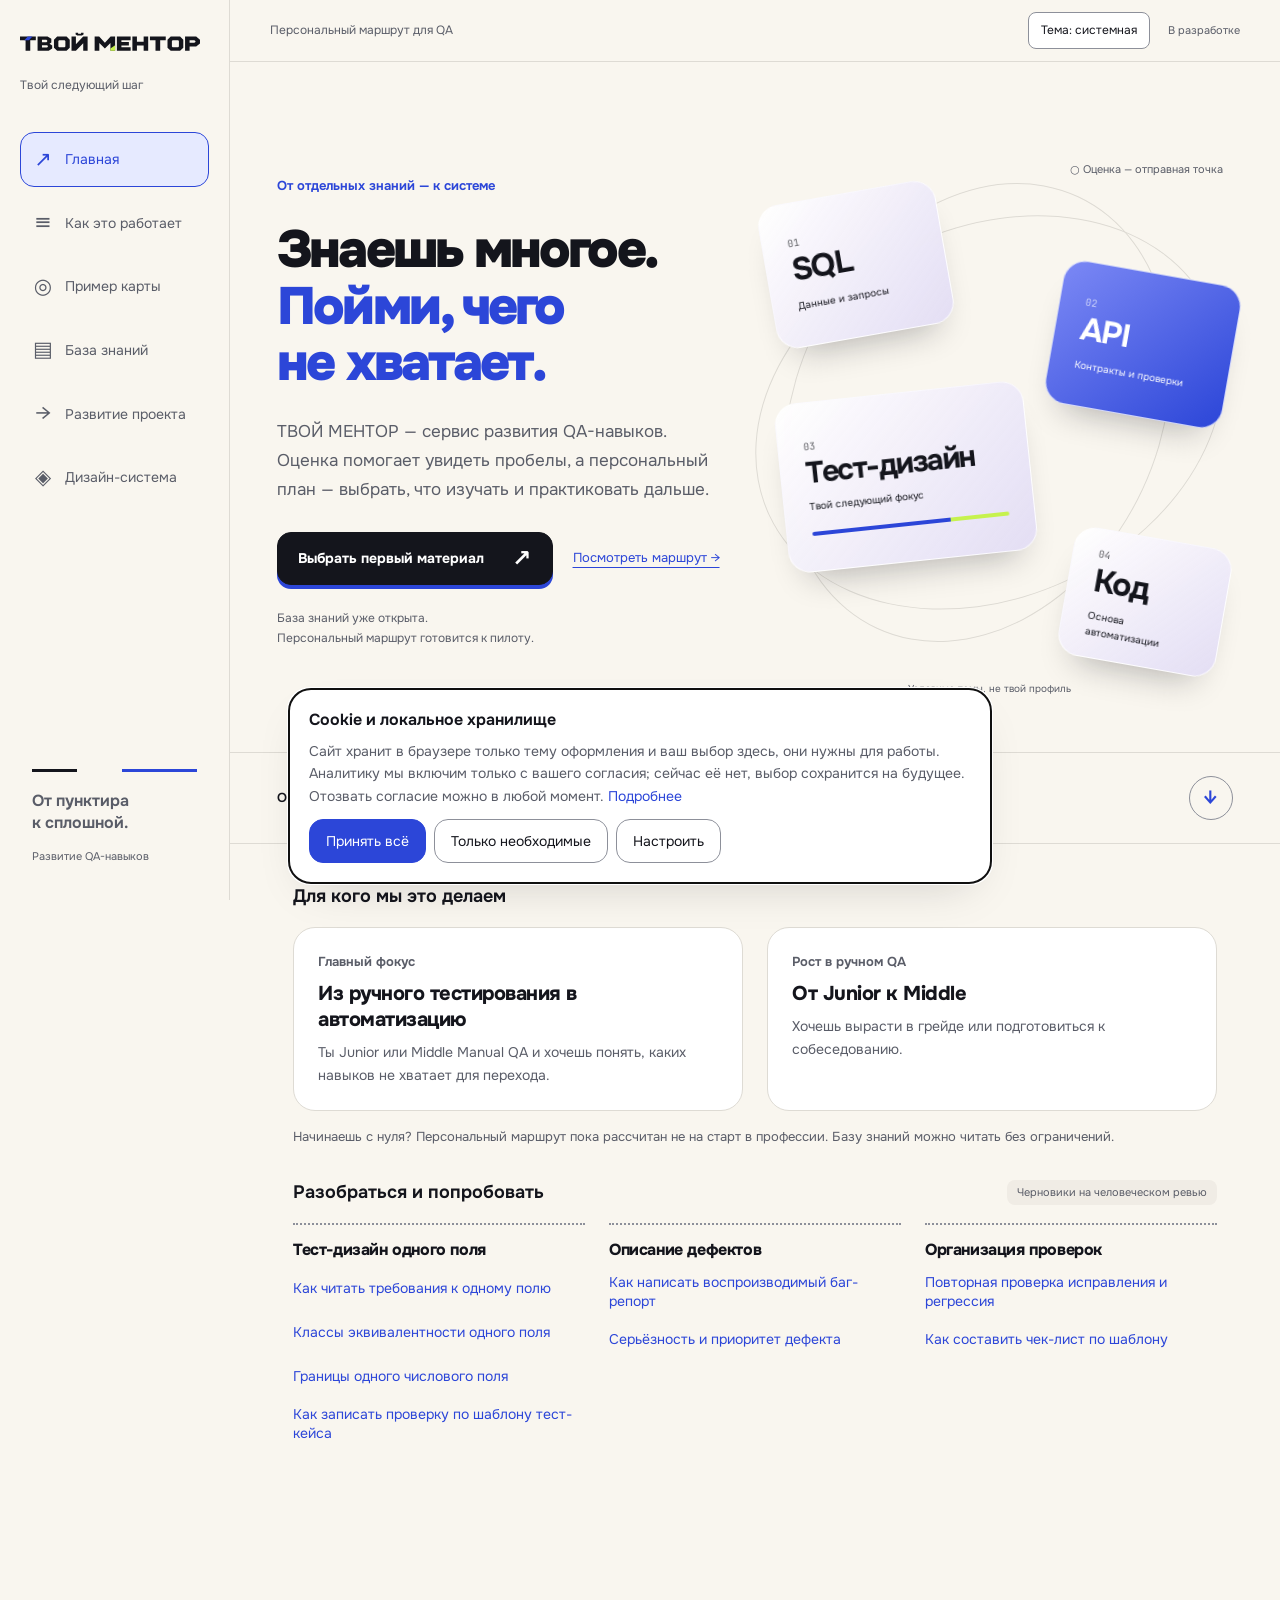
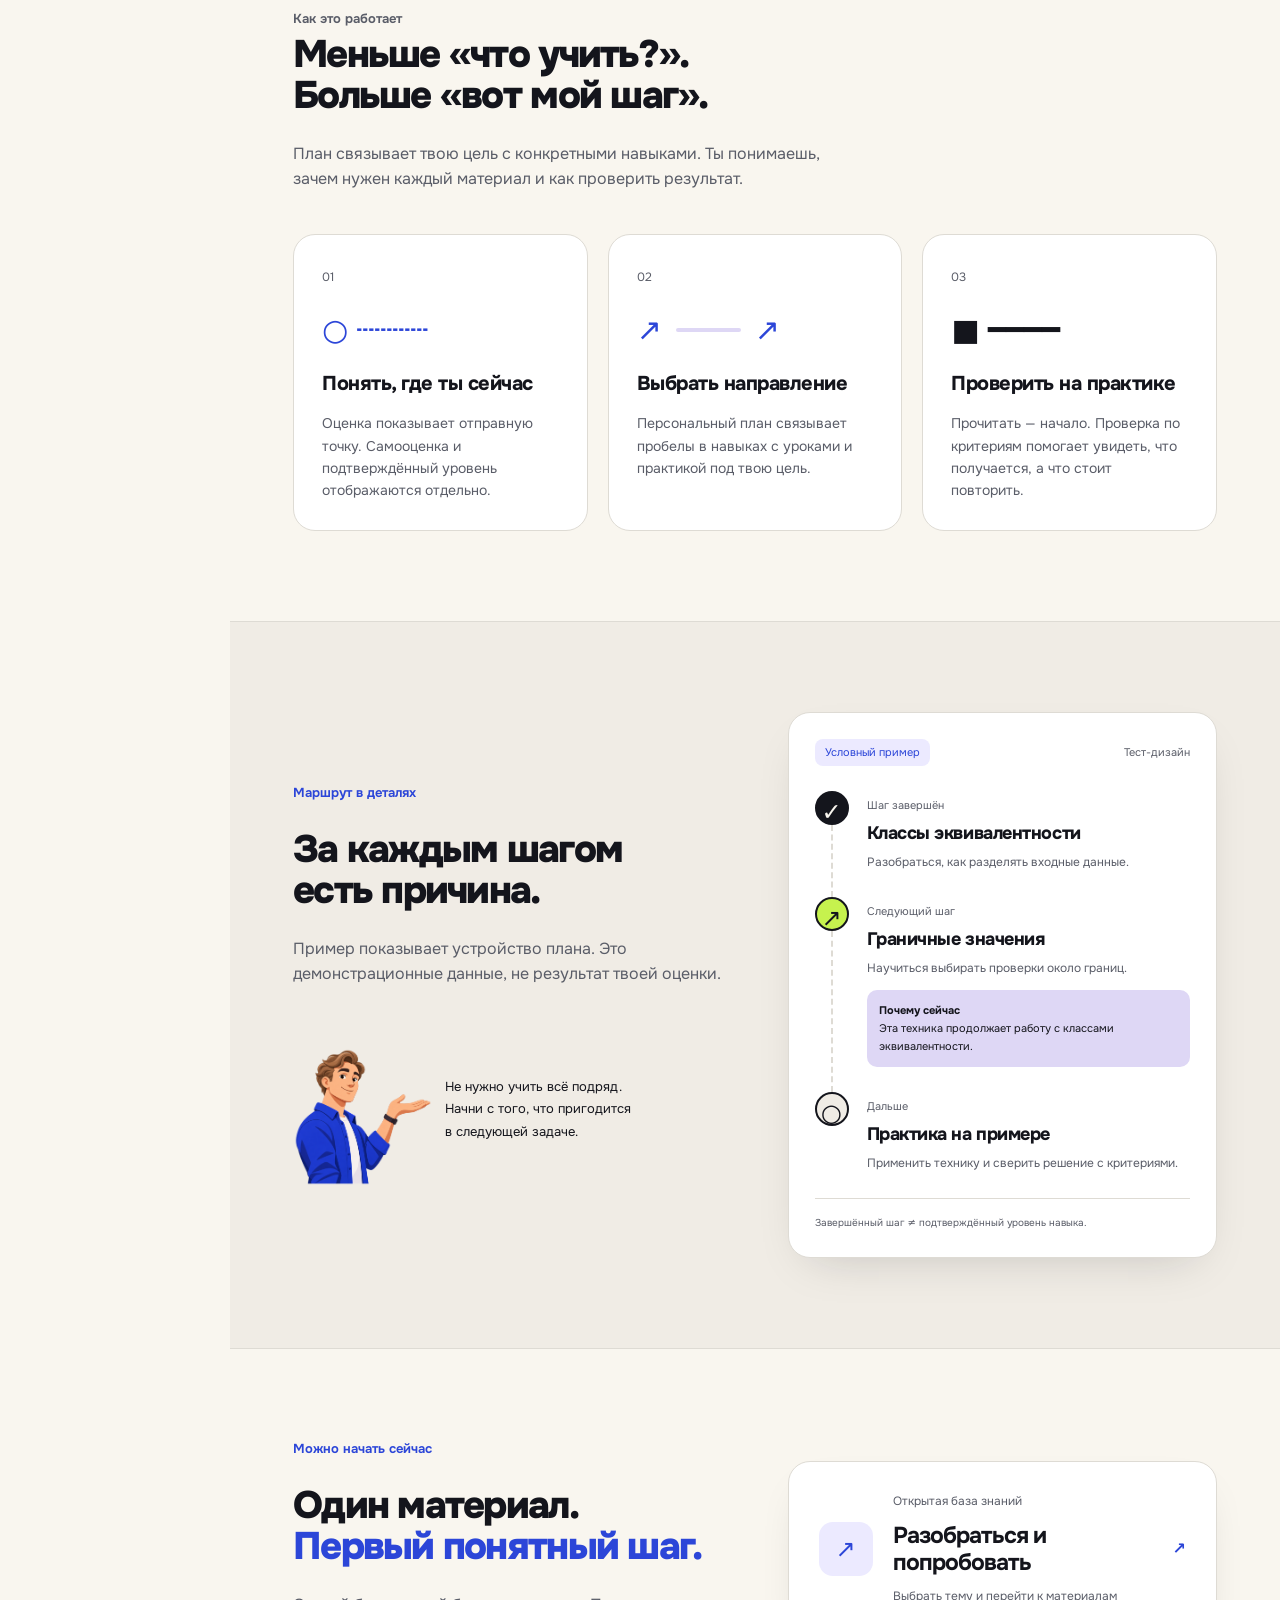
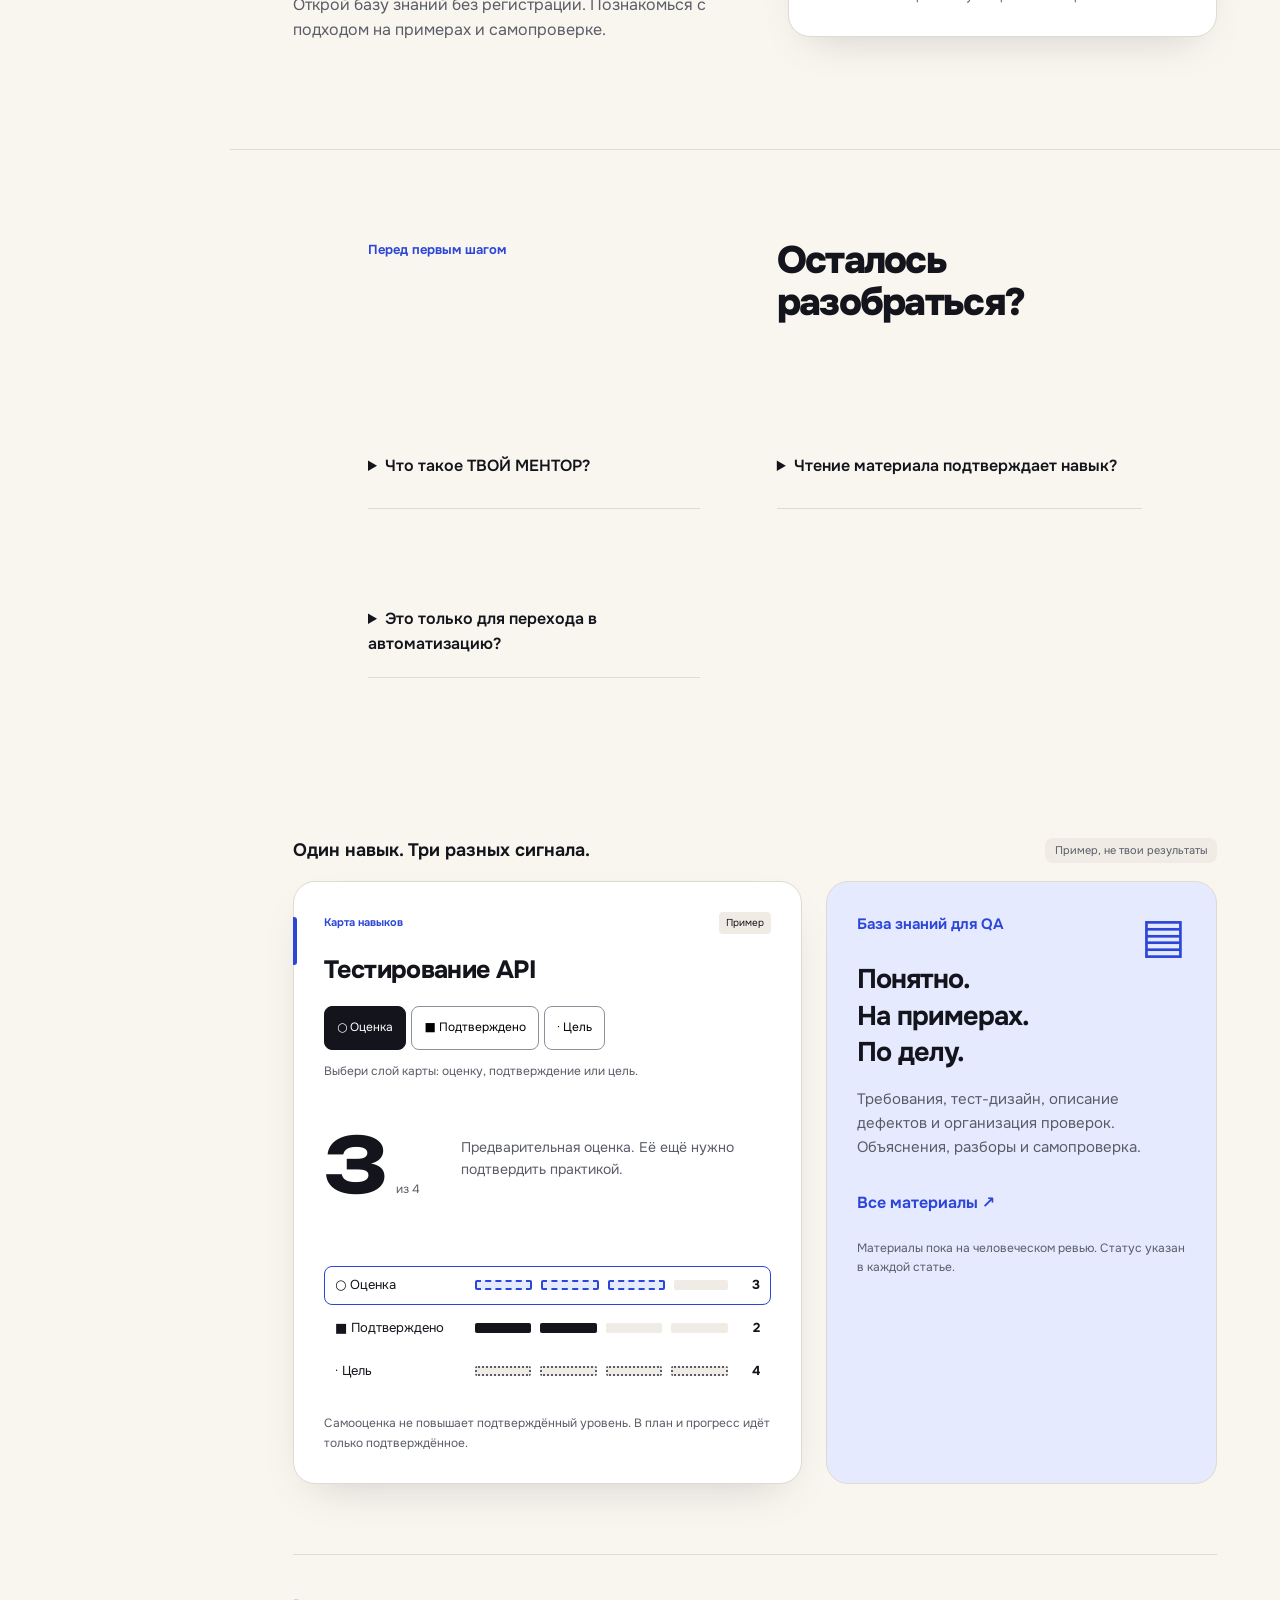
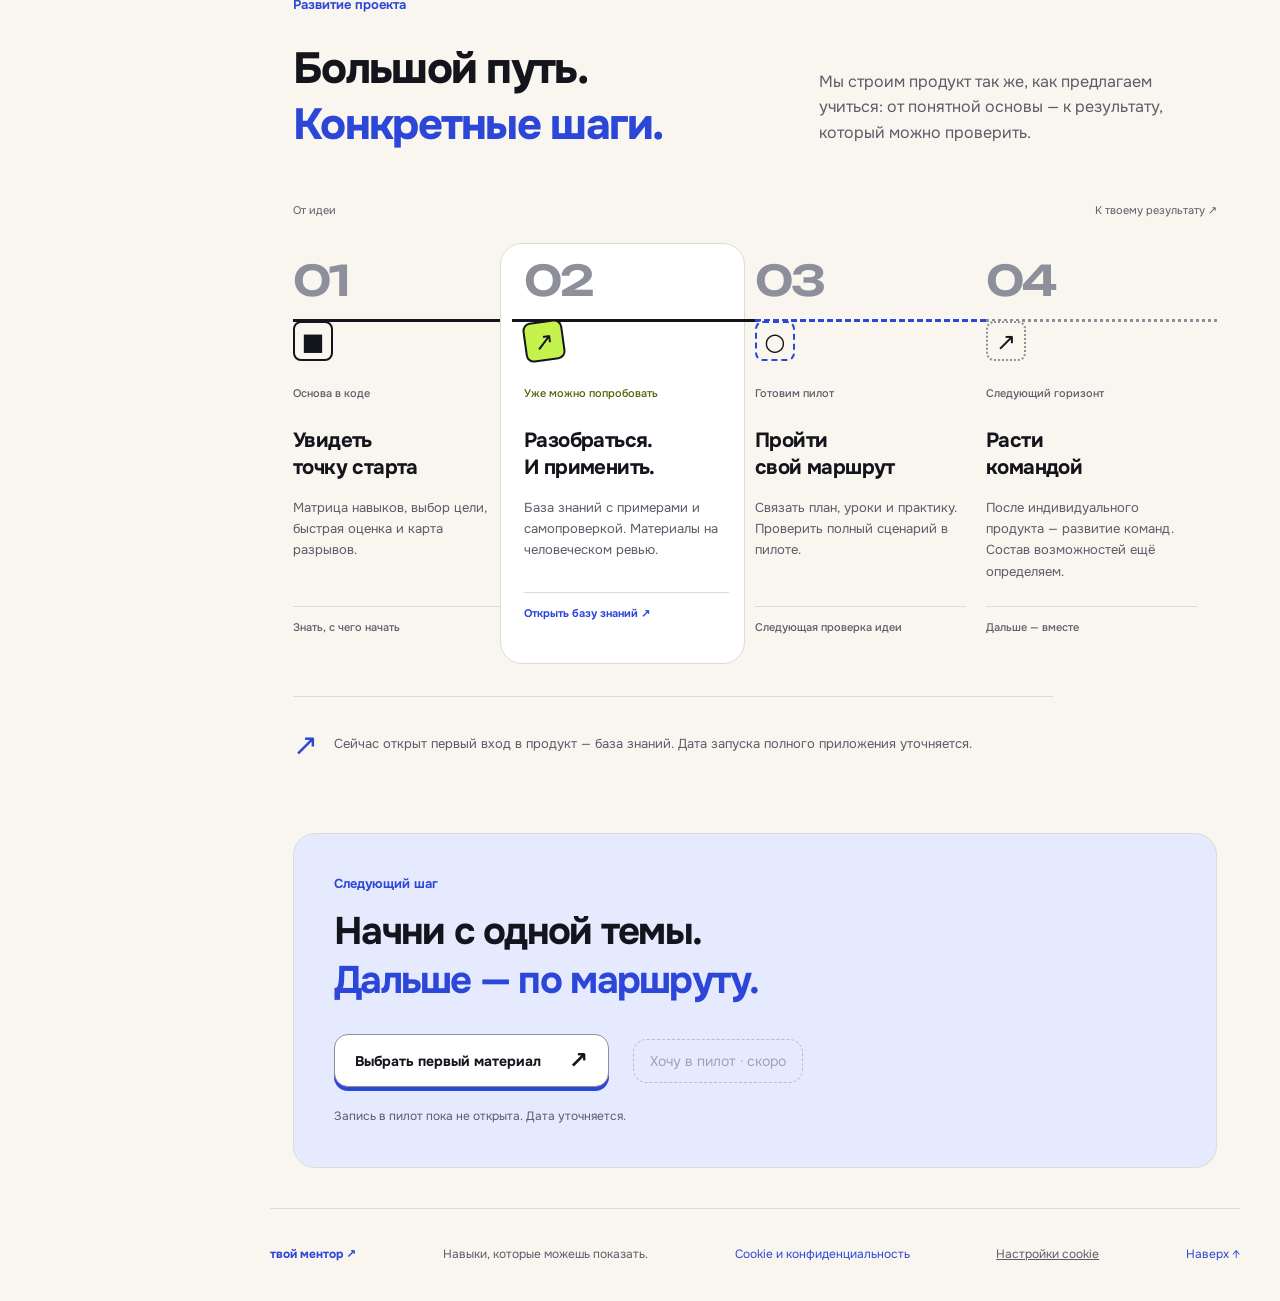
==== commit 1490afa3: "Switch approved landing hero to System at owner's request" ====
--- a/index.html
+++ b/index.html
@@ -3,12 +3,12 @@
 <head>
   <meta charset="utf-8"><meta name="viewport" content="width=device-width,initial-scale=1">
   <meta name="description" content="Твой Ментор — персональный путь развития QA: карта навыков, осмысленный план и подтверждение знаний практикой. Продукт в разработке.">
-  <title>ТВОЙ МЕНТОР — твоя цель, твой путь, следующий шаг</title>
+  <title>ТВОЙ МЕНТОР — от отдельных знаний к системе</title>
   <link rel="canonical" href="https://avyakunichkin-code.github.io/tvoi-mentor-landing/">
   <meta property="og:type" content="website">
   <meta property="og:locale" content="ru_RU">
   <meta property="og:site_name" content="Твой Ментор">
-  <meta property="og:title" content="Твой Ментор — от «кажется, умею» к «могу показать»">
+  <meta property="og:title" content="ТВОЙ МЕНТОР — от отдельных знаний к системе">
   <meta property="og:description" content="Персональный путь развития QA: карта навыков, осмысленный план и подтверждение знаний практикой. Продукт в разработке.">
   <meta property="og:url" content="https://avyakunichkin-code.github.io/tvoi-mentor-landing/">
   <meta property="og:image" content="https://avyakunichkin-code.github.io/tvoi-mentor-landing/og-image.png">
@@ -38,8 +38,8 @@
 <div class="site-sidebar-foot"><span class="site-seam" aria-hidden="true"></span><p>От пунктира<br>к сплошной.</p><small>Развитие QA-навыков</small></div></aside>
 <div class="site-workspace"><header class="site-topbar"><span>Персональный маршрут для QA</span><button type="button" data-theme-toggle hidden>Тема</button><span class="site-status">В разработке</span></header>
 <main id="main" class="wrap public-main approved-home" tabindex="-1">
-<section class="hero" data-concept="route"><div class="hero-copy"><p class="eyebrow">Персональное развитие для QA</p><h1>Твоя цель.<br>Твой путь.<br><em>Следующий шаг.</em></h1><p class="lead">ТВОЙ МЕНТОР помогает оценить QA-навыки, найти пробелы и построить план развития с уроками и практикой.</p><div class="actions"><a class="button primary" href="knowledge/">Выбрать первый материал <span>↗</span></a><a class="text-link" href="#route-plan">Посмотреть маршрут →</a></div><p class="availability">База знаний уже открыта.<br>Персональный маршрут готовится к пилоту.</p></div><div class="hero-art route-art"><div class="art-halo"></div><svg class="route-svg" viewBox="0 0 660 520" role="img" aria-label="Извилистая лента связывает текущую точку, практику и цель"><defs><linearGradient id="ribbon" x1="0" y1="1" x2="1" y2="0"><stop stop-color="#ded7f5"/><stop offset=".55" stop-color="#a39be9"/><stop offset="1" stop-color="#2c46d8"/></linearGradient><filter id="ribbon-shadow"><feDropShadow dx="0" dy="22" stdDeviation="14" flood-color="#14151c" flood-opacity=".15"/></filter></defs><ellipse cx="357" cy="438" rx="245" ry="31" fill="#14151c" opacity=".05"/><path d="M75 416 C250 446 120 295 294 302 S554 369 502 220 S445 100 594 95" fill="none" stroke="url(#ribbon)" stroke-width="66" filter="url(#ribbon-shadow)"/><path class="draw-path" d="M75 407 C250 437 120 286 294 293 S554 360 502 211 S445 91 594 86" fill="none" stroke="#fff" stroke-opacity=".8" stroke-width="3" stroke-dasharray="7 10"/><g fill="#f9f6ef" stroke="#2c46d8" stroke-width="4"><circle cx="88" cy="410" r="14"/><circle cx="294" cy="293" r="14"/><circle cx="500" cy="212" r="14"/></g><path d="M584 86l13-13 13 13-13 13z" fill="#c6f24e" stroke="#14151c" stroke-width="2"/><g fill="#14151c" font-size="14" font-weight="650"><text x="43" y="466">Ты здесь</text><text x="263" y="252">Практика</text><text x="529" y="173">Твоя цель</text></g></svg><div class="floating-note note-top"><span class="tiny-dot"></span> Не всё сразу. По твоему плану.</div><div class="next-card"><span class="small-label">Пример следующего шага</span><strong>Граничные значения <b>↗</b></strong><span>Разобраться → попробовать</span></div><div class="art-caption">Метафора маршрута, не результат оценки</div></div></section>
 
+<section class="hero modules-hero" data-concept="modules"><div class="hero-copy"><p class="eyebrow">От отдельных знаний — к системе</p><h1>Знаешь многое.<br><em>Пойми, чего<br>не хватает.</em></h1><p class="lead">ТВОЙ МЕНТОР — сервис развития QA-навыков. Оценка помогает увидеть пробелы, а персональный план — выбрать, что изучать и практиковать дальше.</p><div class="actions"><a class="button primary" href="knowledge/">Выбрать первый материал <span>↗</span></a><a class="text-link" href="#route-plan">Посмотреть маршрут →</a></div><p class="availability">База знаний уже открыта.<br>Персональный маршрут готовится к пилоту.</p></div><div class="hero-art modules-art"><div class="orbit orbit-one"></div><div class="orbit orbit-two"></div><div class="skill-block block-sql"><span>01</span><strong>SQL</strong><small>Данные и запросы</small></div><div class="skill-block block-api"><span>02</span><strong>API</strong><small>Контракты и проверки</small></div><div class="skill-block block-test"><span>03</span><strong>Тест-дизайн</strong><small>Твой следующий фокус</small><div class="block-line"></div></div><div class="skill-block block-code"><span>04</span><strong>Код</strong><small>Основа автоматизации</small></div><div class="module-marker">○ Оценка — отправная точка</div><div class="art-caption">Условные темы, не твой профиль</div></div></section>
 
 <section class="hero-bottom"><span>Оценка навыков</span><span class="divider-arrow">→</span><span>Персональный план</span><span class="divider-arrow">→</span><span>Уроки и практика</span><a href="#approach" aria-label="Перейти к разделу Как это работает">↓</a></section><div class="retained-sections"><section class="public-audience" aria-labelledby="audience-title">
     <div class="public-section-head"><h2 id="audience-title">Для кого мы это делаем</h2></div>
